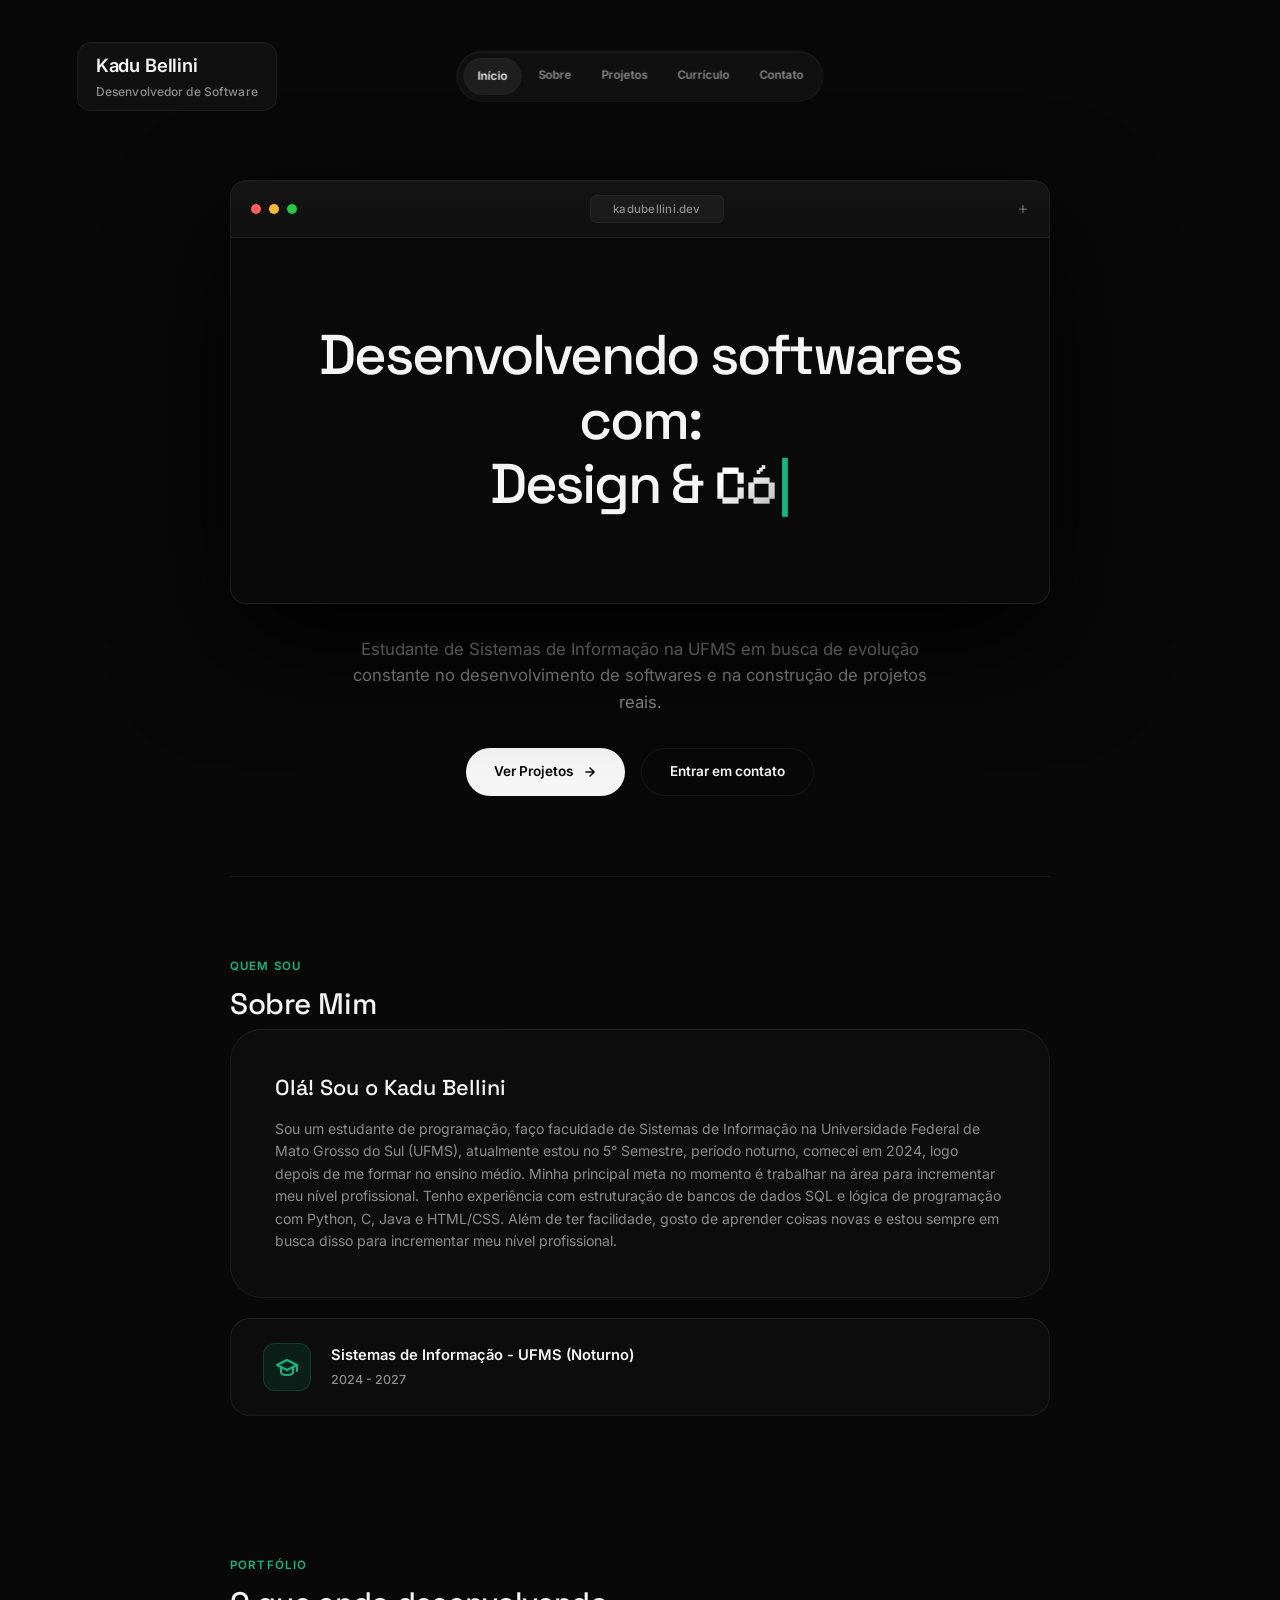
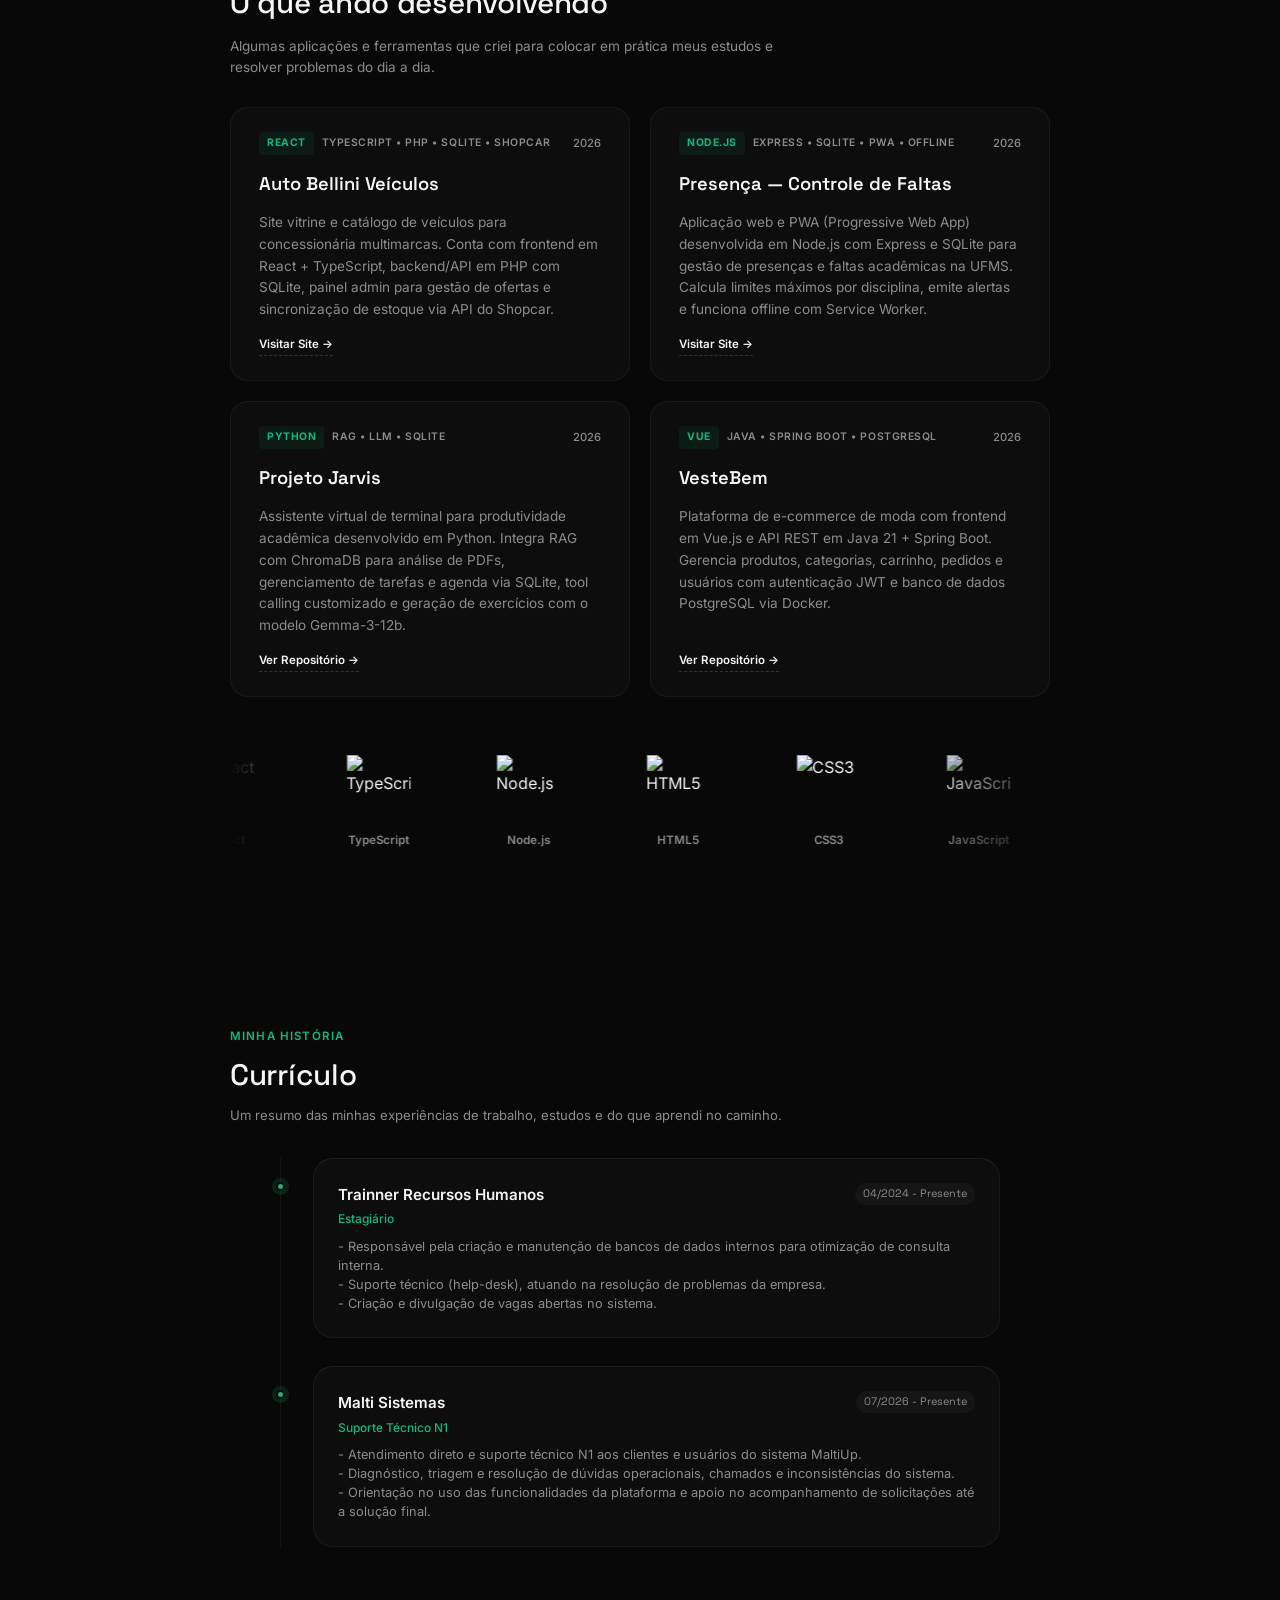
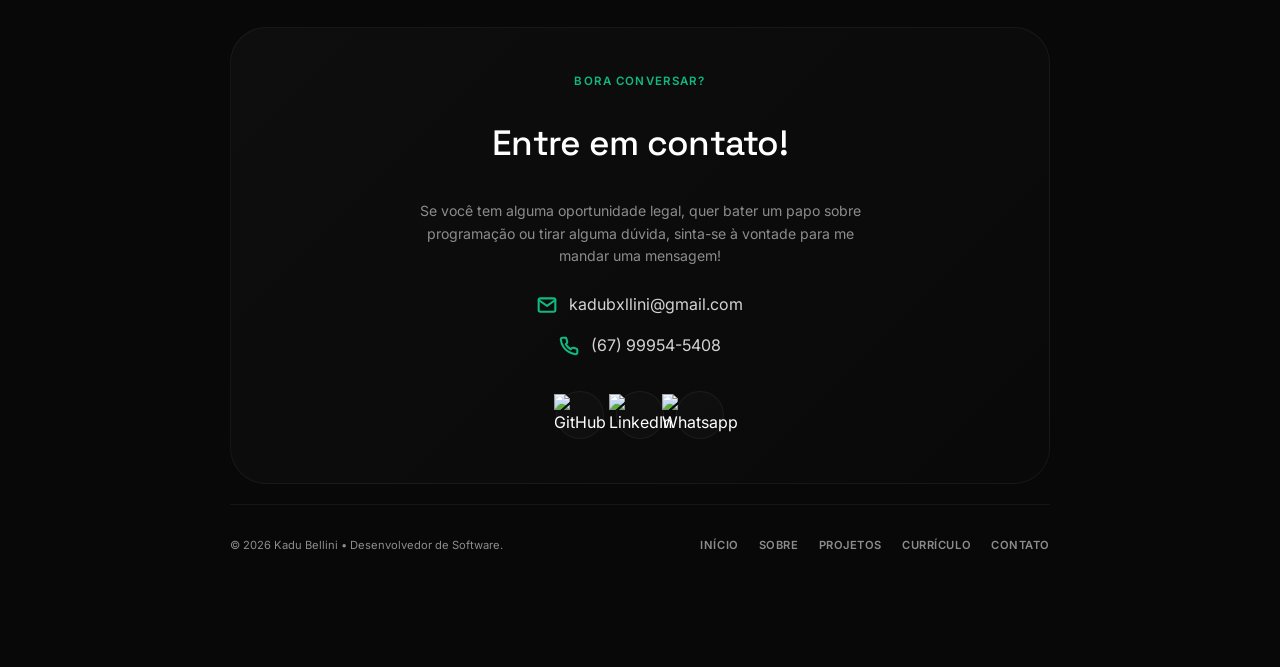
==== index.html @ bb0bbbb7 "style: reordena projetos colocando Auto Bellini e Presença no topo" ====
<!doctype html>
<html lang="pt-BR">

<head>
  <meta charset="UTF-8" />
  <meta name="viewport" content="width=device-width, initial-scale=1.0" />
  <title>Kadu Bellini</title>
  <link rel="stylesheet" href="assets/css/style.css" />
  <script src="assets/js/main.js" defer></script>
</head>

<body>

  <!-- HEADER -->
  <header class="header-container">
    <div class="branding">
      <a href="#inicio" class="brand-name">Kadu Bellini</a>
      <span class="brand-title">Desenvolvedor de Software</span>
    </div>
    <div class="menu-capsule">
      <nav class="menu-inner">
        <a href="#inicio" class="menu-tab active">Início</a>
        <a href="#sobre" class="menu-tab">Sobre</a>
        <a href="#projetos" class="menu-tab">Projetos</a>
        <a href="#curriculo" class="menu-tab">Currículo</a>
        <a href="#contato" class="menu-tab">Contato</a>
      </nav>
    </div>
    <div class="header-right-spacer"></div>
  </header>

  <main class="main-container">

    <!-- HERO -->
    <section id="inicio" class="hero-sec">
      <div class="mockup-browser">
        <div class="browser-header">
          <div class="browser-dots">
            <span class="dot red"></span>
            <span class="dot yellow"></span>
            <span class="dot green"></span>
          </div>
          <div class="browser-tab-indicator">kadubellini.dev</div>
          <div class="browser-plus">
            <svg width="12" height="12" viewBox="0 0 24 24" fill="none" stroke="currentColor" stroke-width="2.5"
              stroke-linecap="round" stroke-linejoin="round">
              <line x1="12" y1="5" x2="12" y2="19"></line>
              <line x1="5" y1="12" x2="19" y2="12"></line>
            </svg>
          </div>
        </div>
        <div class="browser-content">
          <h1 class="hero-display-title" id="typewriter-container">
            Desenvolvendo softwares com:<br>
            Design &amp; <span class="pixel-font">Código Limpo.</span>
          </h1>
        </div>
      </div>

      <p class="hero-description" style="text-align: center; margin: 32px auto 32px auto;">
        Estudante de Sistemas de Informação na UFMS em busca de evolução constante no desenvolvimento de softwares e na
        construção de projetos reais.
      </p>

      <div class="action-buttons">
        <a href="#projetos" class="btn-primary">
          <span>Ver Projetos</span>
          <svg width="14" height="14" viewBox="0 0 24 24" fill="none" stroke="currentColor" stroke-width="2.5"
            stroke-linecap="round" stroke-linejoin="round">
            <path d="M5 12h14M12 5l7 7-7 7" />
          </svg>
        </a>
        <a href="#contato" class="btn-secondary">Entrar em contato</a>
      </div>
    </section>

    <!-- SOBRE -->
    <section id="sobre">
      <div class="section-header">
        <span class="section-tag">Quem sou</span>
        <h2 class="section-title">Sobre Mim</h2>
      </div>

      <div class="about-box">
        <h3 class="about-lead">Olá! Sou o Kadu Bellini</h3>
        <p class="about-text">
          Sou um estudante de programação, faço faculdade de Sistemas de Informação na Universidade Federal de Mato
          Grosso do Sul (UFMS), atualmente estou no 5° Semestre, período noturno, comecei em 2024, logo depois de me
          formar no ensino médio. Minha principal meta no momento é trabalhar na área para incrementar meu nível
          profissional. Tenho experiência com estruturação de bancos de dados SQL e lógica de programação com Python,
          C, Java e HTML/CSS. Além de ter facilidade, gosto de aprender coisas novas e estou sempre em busca disso
          para incrementar meu nível profissional.
        </p>
      </div>

      <div class="about-academic-box">
        <div class="academic-icon">
          <svg width="24" height="24" viewBox="0 0 24 24" fill="none" stroke="currentColor" stroke-width="2"
            stroke-linecap="round" stroke-linejoin="round">
            <path d="M22 10v6M2 10l10-5 10 5-10 5z" />
            <path d="M6 12v5c0 2 2 3 6 3s6-1 6-3v-5" />
          </svg>
        </div>
        <div class="academic-details">
          <p class="academic-main-text"><strong>Sistemas de Informação - UFMS (Noturno)</strong></p>
          <p class="academic-sub-text">2024 - 2027</p>
        </div>
      </div>
    </section>

    <!-- PROJETOS -->
    <section id="projetos">
      <div class="section-header">
        <span class="section-tag">Portfólio</span>
        <h2 class="section-title">O que ando desenvolvendo</h2>
        <p style="color: var(--text-muted); font-size: 0.85rem; margin-top: 8px; max-width: 580px;">
          Algumas aplicações e ferramentas que criei para colocar em prática meus estudos e resolver problemas do dia a
          dia.
        </p>
      </div>

      <div class="projetos-container">
        <!-- Projeto 01 -->
        <div class="projeto-bloco">
          <div class="projeto-header">
            <div class="projeto-meta">
              <span class="projeto-numero">REACT</span>
              <span class="projeto-tag">TYPESCRIPT • PHP • SQLITE • SHOPCAR</span>
            </div>
            <span class="projeto-data">2026</span>
          </div>
          <h3 class="projeto-titulo">Auto Bellini Veículos</h3>
          <p class="projeto-descricao">
            Site vitrine e catálogo de veículos para concessionária multimarcas. Conta com frontend em React + TypeScript, backend/API em PHP com SQLite, painel admin para gestão de ofertas e sincronização de estoque via API do Shopcar.
          </p>
          <div class="projeto-links">
            <a href="https://autobelliniveiculos.com.br" target="_blank" class="projeto-link-btn">Visitar Site →</a>
          </div>
        </div>

        <!-- Projeto 02 -->
        <div class="projeto-bloco">
          <div class="projeto-header">
            <div class="projeto-meta">
              <span class="projeto-numero">NODE.JS</span>
              <span class="projeto-tag">EXPRESS • SQLITE • PWA • OFFLINE</span>
            </div>
            <span class="projeto-data">2026</span>
          </div>
          <h3 class="projeto-titulo">Presença — Controle de Faltas</h3>
          <p class="projeto-descricao">
            Aplicação web e PWA (Progressive Web App) desenvolvida em Node.js com Express e SQLite para gestão de presenças e faltas acadêmicas na UFMS. Calcula limites máximos por disciplina, emite alertas e funciona offline com Service Worker.
          </p>
          <div class="projeto-links">
            <a href="https://kadu.alwaysdata.net" target="_blank" class="projeto-link-btn">Visitar Site →</a>
          </div>
        </div>

        <!-- Projeto 03 -->
        <div class="projeto-bloco">
          <div class="projeto-header">
            <div class="projeto-meta">
              <span class="projeto-numero">Python</span>
              <span class="projeto-tag">RAG • LLM • SQLITE</span>
            </div>
            <span class="projeto-data">2026</span>
          </div>
          <h3 class="projeto-titulo">Projeto Jarvis</h3>
          <p class="projeto-descricao">
            Assistente virtual de terminal para produtividade acadêmica desenvolvido em Python. Integra RAG com ChromaDB
            para análise de PDFs, gerenciamento de tarefas e agenda via SQLite, tool calling customizado e geração de
            exercícios com o modelo Gemma-3-12b.
          </p>
          <div class="projeto-links">
            <a href="https://github.com/kadubxllini/projeto_jarvis" target="_blank" class="projeto-link-btn">Ver
              Repositório →</a>
          </div>
        </div>

        <!-- Projeto 04 -->
        <div class="projeto-bloco">
          <div class="projeto-header">
            <div class="projeto-meta">
              <span class="projeto-numero">VUE</span>
              <span class="projeto-tag">JAVA • SPRING BOOT • POSTGRESQL</span>
            </div>
            <span class="projeto-data">2026</span>
          </div>
          <h3 class="projeto-titulo">VesteBem</h3>
          <p class="projeto-descricao">
            Plataforma de e-commerce de moda com frontend em Vue.js e API REST em Java 21 + Spring Boot. Gerencia
            produtos, categorias, carrinho, pedidos e usuários com autenticação JWT e banco de dados PostgreSQL via
            Docker.
          </p>
          <div class="projeto-links">
            <a href="https://github.com/gDABLIUolf/progweb-lojaonline" target="_blank" class="projeto-link-btn">Ver
              Repositório →</a>
          </div>
        </div>
      </div>

      <!-- CARROSSEL DE HABILIDADES -->
      <div class="skills-carousel-container" id="skills-carousel">
        <div class="skills-carousel-track" id="skills-track">
          <div class="skills-carousel-group">
            <div class="skill-logo-card">
              <img src="https://cdn.jsdelivr.net/gh/devicons/devicon/icons/react/react-original.svg" alt="React" />
              <span>React</span>
            </div>
            <div class="skill-logo-card">
              <img src="https://cdn.jsdelivr.net/gh/devicons/devicon/icons/typescript/typescript-original.svg" alt="TypeScript" />
              <span>TypeScript</span>
            </div>
            <div class="skill-logo-card">
              <img src="https://cdn.jsdelivr.net/gh/devicons/devicon/icons/nodejs/nodejs-original.svg" alt="Node.js" />
              <span>Node.js</span>
            </div>
            <div class="skill-logo-card">
              <img src="https://cdn.jsdelivr.net/gh/devicons/devicon/icons/html5/html5-original.svg" alt="HTML5" />
              <span>HTML5</span>
            </div>
            <div class="skill-logo-card">
              <img src="https://cdn.jsdelivr.net/gh/devicons/devicon/icons/css3/css3-original.svg" alt="CSS3" />
              <span>CSS3</span>
            </div>
            <div class="skill-logo-card">
              <img src="https://cdn.jsdelivr.net/gh/devicons/devicon/icons/javascript/javascript-original.svg"
                alt="JavaScript" />
              <span>JavaScript</span>
            </div>
            <div class="skill-logo-card">
              <img src="https://cdn.jsdelivr.net/gh/devicons/devicon/icons/php/php-original.svg" alt="PHP" />
              <span>PHP</span>
            </div>
            <div class="skill-logo-card">
              <img src="https://cdn.jsdelivr.net/gh/devicons/devicon/icons/python/python-original.svg" alt="Python" />
              <span>Python</span>
            </div>
            <div class="skill-logo-card">
              <img src="https://cdn.jsdelivr.net/gh/devicons/devicon/icons/java/java-original.svg" alt="Java" />
              <span>Java</span>
            </div>
            <div class="skill-logo-card">
              <img src="https://cdn.jsdelivr.net/gh/devicons/devicon/icons/c/c-original.svg" alt="C" />
              <span>C</span>
            </div>
            <div class="skill-logo-card">
              <img src="https://cdn.jsdelivr.net/gh/devicons/devicon/icons/sqlite/sqlite-original.svg" alt="SQLite" />
              <span>SQLite</span>
            </div>
            <div class="skill-logo-card">
              <img src="https://cdn.jsdelivr.net/gh/devicons/devicon/icons/postgresql/postgresql-original.svg"
                alt="PostgreSQL" />
              <span>PostgreSQL</span>
            </div>
            <div class="skill-logo-card">
              <img src="https://cdn.jsdelivr.net/gh/devicons/devicon/icons/mysql/mysql-original.svg" alt="MySQL" />
              <span>MySQL</span>
            </div>
            <div class="skill-logo-card">
              <img src="https://cdn.jsdelivr.net/gh/devicons/devicon/icons/docker/docker-original.svg" alt="Docker" />
              <span>Docker</span>
            </div>
            <div class="skill-logo-card">
              <img src="https://cdn.jsdelivr.net/gh/devicons/devicon/icons/git/git-original.svg" alt="Git" />
              <span>Git</span>
            </div>
          </div>
          <!-- Loop infinito -->
          <div class="skills-carousel-group">
            <div class="skill-logo-card">
              <img src="https://cdn.jsdelivr.net/gh/devicons/devicon/icons/react/react-original.svg" alt="React" />
              <span>React</span>
            </div>
            <div class="skill-logo-card">
              <img src="https://cdn.jsdelivr.net/gh/devicons/devicon/icons/typescript/typescript-original.svg" alt="TypeScript" />
              <span>TypeScript</span>
            </div>
            <div class="skill-logo-card">
              <img src="https://cdn.jsdelivr.net/gh/devicons/devicon/icons/nodejs/nodejs-original.svg" alt="Node.js" />
              <span>Node.js</span>
            </div>
            <div class="skill-logo-card">
              <img src="https://cdn.jsdelivr.net/gh/devicons/devicon/icons/html5/html5-original.svg" alt="HTML5" />
              <span>HTML5</span>
            </div>
            <div class="skill-logo-card">
              <img src="https://cdn.jsdelivr.net/gh/devicons/devicon/icons/css3/css3-original.svg" alt="CSS3" />
              <span>CSS3</span>
            </div>
            <div class="skill-logo-card">
              <img src="https://cdn.jsdelivr.net/gh/devicons/devicon/icons/javascript/javascript-original.svg"
                alt="JavaScript" />
              <span>JavaScript</span>
            </div>
            <div class="skill-logo-card">
              <img src="https://cdn.jsdelivr.net/gh/devicons/devicon/icons/php/php-original.svg" alt="PHP" />
              <span>PHP</span>
            </div>
            <div class="skill-logo-card">
              <img src="https://cdn.jsdelivr.net/gh/devicons/devicon/icons/python/python-original.svg" alt="Python" />
              <span>Python</span>
            </div>
            <div class="skill-logo-card">
              <img src="https://cdn.jsdelivr.net/gh/devicons/devicon/icons/java/java-original.svg" alt="Java" />
              <span>Java</span>
            </div>
            <div class="skill-logo-card">
              <img src="https://cdn.jsdelivr.net/gh/devicons/devicon/icons/c/c-original.svg" alt="C" />
              <span>C</span>
            </div>
            <div class="skill-logo-card">
              <img src="https://cdn.jsdelivr.net/gh/devicons/devicon/icons/sqlite/sqlite-original.svg" alt="SQLite" />
              <span>SQLite</span>
            </div>
            <div class="skill-logo-card">
              <img src="https://cdn.jsdelivr.net/gh/devicons/devicon/icons/postgresql/postgresql-original.svg"
                alt="PostgreSQL" />
              <span>PostgreSQL</span>
            </div>
            <div class="skill-logo-card">
              <img src="https://cdn.jsdelivr.net/gh/devicons/devicon/icons/mysql/mysql-original.svg" alt="MySQL" />
              <span>MySQL</span>
            </div>
            <div class="skill-logo-card">
              <img src="https://cdn.jsdelivr.net/gh/devicons/devicon/icons/docker/docker-original.svg" alt="Docker" />
              <span>Docker</span>
            </div>
            <div class="skill-logo-card">
              <img src="https://cdn.jsdelivr.net/gh/devicons/devicon/icons/git/git-original.svg" alt="Git" />
              <span>Git</span>
            </div>
          </div>
        </div>
      </div>
    </section>
    <section id="curriculo">
      <div class="section-header">
        <span class="section-tag">Minha história</span>
        <h2 class="section-title">Currículo</h2>
        <p style="color: var(--text-muted); font-size: 0.82rem; margin-top: 6px; max-width: 580px;">
          Um resumo das minhas experiências de trabalho, estudos e do que aprendi no caminho.
        </p>
      </div>

      <div class="curriculo-timeline">
        <!-- Item 1: Experiência -->
        <div class="curriculo-timeline-item">
          <div class="curriculo-timeline-dot"></div>
          <div class="curriculo-timeline-content">
            <div class="curriculo-item-header">
              <div class="curriculo-item-titles">
                <h4 class="curriculo-item-title">Trainner Recursos Humanos</h4>
                <span class="curriculo-item-sub">Estagiário</span>
              </div>
              <span class="curriculo-item-date">04/2024 - Presente<span>
            </div>
            <p class="curriculo-item-desc">
              - Responsável pela criação e manutenção de bancos de dados internos para otimização de consulta interna.
              <br>
              - Suporte técnico (help-desk), atuando na resolução de problemas da empresa.
              <br>
              - Criação e divulgação de vagas abertas no sistema.
            </p>
          </div>
        </div>

        <!-- Item 2: Experiência -->
        <div class="curriculo-timeline-item">
          <div class="curriculo-timeline-dot"></div>
          <div class="curriculo-timeline-content">
            <div class="curriculo-item-header">
              <div class="curriculo-item-titles">
                <h4 class="curriculo-item-title">Malti Sistemas</h4>
                <span class="curriculo-item-sub">Suporte Técnico N1</span>
              </div>
              <span class="curriculo-item-date">07/2026 - Presente</span>
            </div>
            <p class="curriculo-item-desc">
              - Atendimento direto e suporte técnico N1 aos clientes e usuários do sistema MaltiUp.
              <br>
              - Diagnóstico, triagem e resolução de dúvidas operacionais, chamados e inconsistências do sistema.
              <br>
              - Orientação no uso das funcionalidades da plataforma e apoio no acompanhamento de solicitações até a solução final.
            </p>
          </div>
        </div>
      </div>
    </section>

    <!-- CONTATO -->
    <section id="contato" class="contact-sec">
      <span class="contact-tag">Bora conversar?</span>
      <h2 class="contact-title">Entre em contato!</h2>
      <p class="contact-lead">
        Se você tem alguma oportunidade legal, quer bater um papo sobre programação ou tirar alguma dúvida, sinta-se à
        vontade para me mandar uma mensagem!
      </p>

      <div class="contact-channels">
        <!-- Email -->
        <a href="mailto:kadubxllini@gmail.com" class="contact-channel-item">
          <svg width="20" height="20" viewBox="0 0 24 24" fill="none" stroke="currentColor" stroke-width="2.5"
            stroke-linecap="round" stroke-linejoin="round">
            <path d="M4 4h16c1.1 0 2 .9 2 2v12c0 1.1-.9 2-2 2H4c-1.1 0-2-.9-2-2V6c0-1.1.9-2 2-2z" />
            <polyline points="22,6 12,13 2,6" />
          </svg>
          <span>kadubxllini@gmail.com</span>
        </a>
        <!-- Telefone -->
        <a href="tel:+5567999545408" class="contact-channel-item">
          <svg width="20" height="20" viewBox="0 0 24 24" fill="none" stroke="currentColor" stroke-width="2.5"
            stroke-linecap="round" stroke-linejoin="round">
            <path
              d="M22 16.92v3a2 2 0 0 1-2.18 2 19.79 19.79 0 0 1-8.63-3.07 19.5 19.5 0 0 1-6-6 19.79 19.79 0 0 1-3.07-8.67A2 2 0 0 1 4.11 2h3a2 2 0 0 1 2 1.72 12.84 12.84 0 0 0 .7 2.81 2 2 0 0 1-.45 2.11L8.09 9.91a16 16 0 0 0 6 6l1.27-1.27a2 2 0 0 1 2.11-.45 12.84 12.84 0 0 0 2.81.7A2 2 0 0 1 22 16.92z" />
          </svg>
          <span>(67) 99954-5408</span>
        </a>
      </div>

      <div class="contact-social">
        <a href="https://github.com/kadubxllini" class="contact-social-btn" aria-label="GitHub" target="_blank">
          <img src="https://img.icons8.com/?size=34&id=WCL5hPLvhUjQ&format=png&color=ffffff" alt="GitHub" />
        </a>
        <a href="https://www.linkedin.com/in/kadubxllini" class="contact-social-btn" aria-label="LinkedIn"
          target="_blank">
          <img src="https://img.icons8.com/?size=33&id=NTCUeTIie8CC&format=png&color=ffffff" alt="LinkedIn" />
        </a>
        <a href="https://wa.me/5567999545408" class="contact-social-btn" aria-label="Whatsapp" target="_blank">
          <img src="https://img.icons8.com/?size=33&id=ocJH9t0GGj7Y&format=png&color=ffffff" alt="Whatsapp" />
        </a>
      </div>
    </section>

    <!-- RODAPÉ -->
    <footer>
      <p>© 2026 Kadu Bellini • Desenvolvedor de Software.</p>
      <div class="footer-nav">
        <a href="#inicio" class="footer-nav-link">INÍCIO</a>
        <a href="#sobre" class="footer-nav-link">SOBRE</a>
        <a href="#projetos" class="footer-nav-link">PROJETOS</a>
        <a href="#curriculo" class="footer-nav-link">CURRÍCULO</a>
        <a href="#contato" class="footer-nav-link">CONTATO</a>
      </div>
    </footer>

  </main>

</body>

</html>
---- assets/css/style.css ----
/* ==========================================================================
   PORTFÓLIO ACADÊMICO IHC - Tema Dark Carbon com Glassmorphism
   ========================================================================== */

@import url('https://fonts.googleapis.com/css2?family=Inter:wght@400;500;600;700&family=Pixelify+Sans:wght@400;700&family=Space+Grotesk:wght@400;500;700&display=swap');

/* VARIÁVEIS DE TEMA */
:root {
  --bg-color: #080808;
  --bg-card: rgba(18, 18, 18, 0.6);
  --text-main: #f5f5f5;
  --text-muted: #8c8c8c;
  --accent-emerald: #10b981;
  --accent-emerald-glow: rgba(16, 185, 129, 0.15);
  --border-dark: rgba(255, 255, 255, 0.05);
  --border-hover: rgba(255, 255, 255, 0.15);
  --font-sans: 'Inter', system-ui, -apple-system, sans-serif;
  --font-display: 'Space Grotesk', system-ui, sans-serif;
}

/* SELEÇÃO DO USUÁRIO */
::selection {
  background-color: var(--accent-emerald-glow);
  color: var(--accent-emerald);
}

/* RESET BÁSICO */
* {
  margin: 0;
  padding: 0;
  box-sizing: border-box;
}

html {
  scroll-behavior: smooth;
  scroll-padding-top: 130px;
  -webkit-font-smoothing: antialiased;
}

body {
  background-color: var(--bg-color);
  color: var(--text-main);
  font-family: var(--font-sans);
  line-height: 1.6;
  overflow-x: hidden;
  position: relative;
  min-height: 100vh;
}

/* ============================================================
   HEADER - Branding à esquerda + cápsula centralizada
   ============================================================ */

.header-container {
  position: fixed;
  top: 42px;
  left: 0;
  width: 100%;
  padding: 0 6%;
  display: flex;
  justify-content: space-between;
  align-items: center;
  z-index: 1000;
  background: transparent;
  transition: opacity 0.3s ease;
}

/* Espaçador invisível para manter o centro perfeito da cápsula */
.header-right-spacer {
  display: none;
}

.branding {
  display: flex;
  flex-direction: column;
  gap: 2px;
  background: rgba(22, 22, 22, 0.65);
  border: 1px solid rgba(255, 255, 255, 0.05);
  box-shadow: inset 0 1px 1px rgba(255, 255, 255, 0.03);
  border-radius: 14px;
  padding: 8px 18px;
  backdrop-filter: blur(12px);
  -webkit-backdrop-filter: blur(12px);
}

.brand-name {
  font-family: var(--font-sans);
  font-size: 1.15rem;
  font-weight: 600;
  color: var(--text-main);
  text-decoration: none;
  letter-spacing: -0.01em;
  transition: opacity 0.2s ease;
}

.brand-name:hover {
  opacity: 0.9;
}

.brand-title {
  font-family: var(--font-sans);
  font-size: 0.75rem;
  font-weight: 500;
  color: var(--text-muted);
  letter-spacing: 0.01em;
}

/* Cápsula de navegação - posicionada absolutamente no centro */
.menu-capsule {
  display: flex;
  align-items: center;
  background: rgba(22, 22, 22, 0.65);
  border: 1px solid rgba(255, 255, 255, 0.05);
  box-shadow: inset 0 1px 1px rgba(255, 255, 255, 0.03);
  border-radius: 100px;
  padding: 6px;
  position: absolute;
  left: 50%;
  top: 50%;
  transform: translate(-50%, -50%);
  z-index: 1010;
  backdrop-filter: blur(12px);
  -webkit-backdrop-filter: blur(12px);
}

.menu-inner {
  display: flex;
  gap: 4px;
  position: relative;
}

.menu-tab {
  color: var(--text-muted);
  font-size: 0.72rem;
  font-weight: 600;
  text-decoration: none;
  padding: 8px 13px;
  border-radius: 100px;
  transition: all 0.25s ease;
  position: relative;
  display: inline-block;
}

.menu-tab:hover {
  color: var(--text-main);
}

.menu-tab.active {
  color: var(--text-main);
  background: rgba(255, 255, 255, 0.06);
  border: 1px solid rgba(255, 255, 255, 0.03);
}

/* ============================================================
   LAYOUT - Container principal e seções
   ============================================================ */

.main-container {
  width: 90%;
  max-width: 820px;
  margin: 140px auto 0 auto;
  padding-bottom: 80px;
}

section {
  padding: 60px 0;
  margin-bottom: 20px;
}

/* ============================================================
   HERO - Mockup de browser com título principal
   ============================================================ */

.hero-sec {
  text-align: left;
  padding-top: 40px;
  padding-bottom: 80px;
  border-bottom: 1px solid var(--border-dark);
}



.mockup-browser {
  width: 100%;
  border-radius: 16px;
  background: rgba(13, 13, 13, 0.45);
  border: 1px solid rgba(255, 255, 255, 0.08);
  box-shadow: 0 42px 110px rgba(0, 0, 0, 0.85),
    inset 0 1px 0 rgba(255, 255, 255, 0.05);
  overflow: hidden;
  margin-bottom: 24px;
  position: relative;
  transition: border-color 0.4s ease, box-shadow 0.4s ease;
}

.mockup-browser:hover {
  border-color: rgba(255, 255, 255, 0.14);
  box-shadow: 0 46px 120px rgba(0, 0, 0, 0.95),
    inset 0 1px 1px rgba(255, 255, 255, 0.08);
}

.browser-header {
  display: flex;
  justify-content: space-between;
  align-items: center;
  padding: 14px 20px;
  background: linear-gradient(to bottom, rgba(24, 24, 24, 0.7) 0%, rgba(18, 18, 18, 0.7) 100%);
  border-bottom: 1px solid rgba(255, 255, 255, 0.06);
}

.browser-dots {
  display: flex;
  gap: 8px;
}

.dot {
  width: 10px;
  height: 10px;
  border-radius: 50%;
  display: inline-block;
}

.dot.red {
  background-color: #ff5f56;
}

.dot.yellow {
  background-color: #ffbd2e;
}

.dot.green {
  background-color: #27c93f;
}

.browser-tab-indicator {
  font-size: 0.72rem;
  font-family: var(--font-sans);
  font-weight: 500;
  color: var(--text-muted);
  background: rgba(255, 255, 255, 0.04);
  border: 1px solid rgba(255, 255, 255, 0.04);
  border-radius: 6px;
  padding: 4px 22px;
  letter-spacing: 0.02em;
}

.browser-plus {
  color: rgba(255, 255, 255, 0.35);
  display: flex;
  align-items: center;
  cursor: pointer;
  transition: color 0.2s ease;
}

.browser-plus:hover {
  color: var(--text-main);
}

.browser-content {
  padding: 85px 40px;
  display: flex;
  justify-content: center;
  align-items: center;
  text-align: center;
  position: relative;
}

.hero-display-title {
  font-family: var(--font-display);
  font-weight: 500;
  font-size: 3.5rem;
  line-height: 1.15;
  letter-spacing: -0.04em;
  color: var(--text-main);
  z-index: 2;
  position: relative;
  min-height: 8.1rem;
}

/* Fonte pixel - usada no destaque "Computador." do hero */
.pixel-font {
  font-family: 'Pixelify Sans', 'Courier New', monospace;
  font-style: normal;
  padding-right: 1px;
  background: linear-gradient(135deg, #ffffff 30%, rgba(255, 255, 255, 0.7) 100%);
  -webkit-background-clip: text;
  -webkit-text-fill-color: transparent;
  image-rendering: pixelated;
}

.hero-description {
  font-size: 1.05rem;
  color: var(--text-muted);
  max-width: 580px;
  line-height: 1.6;
}

/* ============================================================
   BOTÕES - Primário (branco sólido) e Secundário (fantasma)
   ============================================================ */

.action-buttons {
  display: flex;
  gap: 16px;
  flex-wrap: wrap;
  justify-content: center;
}

.btn-primary {
  display: inline-flex;
  align-items: center;
  gap: 10px;
  background-color: var(--text-main);
  color: var(--bg-color);
  text-decoration: none;
  font-size: 0.85rem;
  font-weight: 600;
  padding: 12px 28px;
  border-radius: 100px;
  transition: all 0.25s cubic-bezier(0.16, 1, 0.3, 1);
}

.btn-primary:hover {
  transform: translateY(-2px);
}

.btn-secondary {
  display: inline-flex;
  align-items: center;
  gap: 8px;
  background-color: transparent;
  color: var(--text-main);
  border: 1px solid var(--border-dark);
  text-decoration: none;
  font-size: 0.85rem;
  font-weight: 600;
  padding: 12px 28px;
  border-radius: 100px;
  transition: all 0.25s ease;
}

.btn-secondary:hover {
  transform: translateY(-2px);
  background-color: rgba(255, 255, 255, 0.03);
  border-color: var(--border-hover);
}

/* ============================================================
   TÍTULOS DE SEÇÃO - Tag verde + título principal
   ============================================================ */

.section-tag {
  font-size: 0.72rem;
  font-weight: 600;
  letter-spacing: 0.1em;
  text-transform: uppercase;
  color: var(--accent-emerald);
  display: block;
  margin-bottom: 6px;
}

.section-title {
  font-family: var(--font-display);
  font-size: 1.85rem;
  font-weight: 500;
  letter-spacing: -0.01em;
  color: var(--text-main);
}

/* ============================================================
   SOBRE - Card com informações da disciplina
   ============================================================ */

.about-box {
  background: var(--bg-card);
  border: 1px solid var(--border-dark);
  border-top: 1px solid rgba(255, 255, 255, 0.08);
  border-radius: 32px;
  padding: 44px;
}

.about-lead {
  font-family: var(--font-display);
  font-size: 1.35rem;
  font-weight: 500;
  line-height: 1.3;
  margin-bottom: 16px;
  color: var(--text-main);
}

.about-text {
  font-size: 0.88rem;
  color: var(--text-muted);
  line-height: 1.6;
}

.about-academic-box {
  background: var(--bg-card);
  border: 1px solid var(--border-dark);
  border-top: 1px solid rgba(255, 255, 255, 0.08);
  border-radius: 20px;
  padding: 24px 32px;
  display: flex;
  align-items: center;
  gap: 20px;
  margin-top: 20px;
  transition: border-color 0.3s ease, background-color 0.3s ease;
}

.about-academic-box:hover {
  border-color: rgba(255, 255, 255, 0.12);
  background: rgba(255, 255, 255, 0.01);
}

.academic-icon {
  display: flex;
  align-items: center;
  justify-content: center;
  background: rgba(16, 185, 129, 0.1);
  border: 1px solid rgba(16, 185, 129, 0.2);
  border-radius: 12px;
  width: 48px;
  height: 48px;
  min-width: 48px;
  color: var(--accent-emerald);
}

.academic-details {
  display: flex;
  flex-direction: column;
  gap: 4px;
}

.academic-main-text {
  font-size: 0.92rem;
  color: var(--text-main);
  line-height: 1.5;
}

.academic-main-text strong {
  font-weight: 600;
}

.academic-sub-text {
  font-size: 0.78rem;
  color: var(--text-muted);
  font-weight: 500;
}

/* ============================================================
   CONTATO - Grid com info + formulário
   ============================================================ */

.contact-sec {
  background: linear-gradient(135deg, rgba(16, 16, 16, 0.8) 0%, rgba(10, 10, 10, 0.8) 100%);
  border: 1px solid var(--border-dark);
  border-radius: 36px;
  padding: 44px;
  color: white;
  position: relative;
  overflow: hidden;
  display: flex;
  flex-direction: column;
  align-items: center;
  text-align: center;
  gap: 24px;
}

.contact-tag {
  color: var(--accent-emerald);
  font-size: 0.72rem;
  font-weight: 600;
  text-transform: uppercase;
  letter-spacing: 0.1em;
  display: block;
  margin-bottom: 8px;
}

.contact-title {
  font-family: var(--font-display);
  font-size: 2.2rem;
  font-weight: 500;
  line-height: 1.2;
  margin-bottom: 12px;
  letter-spacing: -0.02em;
}

.contact-lead {
  font-size: 0.88rem;
  color: var(--text-muted);
  line-height: 1.6;
  max-width: 480px;
  margin: 0 auto;
}

.contact-channels {
  display: flex;
  flex-direction: column;
  align-items: center;
  gap: 16px;
  font-size: 1rem;
  color: #d4d4d4;
}

.contact-channel-item {
  display: flex;
  align-items: center;
  gap: 12px;
  text-decoration: none;
  color: inherit;
  transition: color 0.25s ease;
}

.contact-channel-item:hover {
  color: var(--text-main);
}

.contact-channel-item svg {
  color: var(--accent-emerald);
}

.contact-social {
  display: flex;
  gap: 12px;
  margin-top: 8px;
  justify-content: center;
}

.contact-social-btn {
  background: rgba(255, 255, 255, 0.02);
  border: 1px solid rgba(255, 255, 255, 0.05);
  width: 48px;
  height: 48px;
  border-radius: 50%;
  display: flex;
  align-items: center;
  justify-content: center;
  color: white;
  text-decoration: none;
  transition: all 0.25s ease;
}

.contact-social-btn:hover {
  background: rgba(255, 255, 255, 0.05);
  border-color: rgba(255, 255, 255, 0.15);
  transform: translateY(-2px);
}



/* ============================================================
   PROJETOS - Grid de Cards Modernos
   ============================================================ */

.projetos-container {
  display: grid;
  grid-template-columns: repeat(2, 1fr);
  gap: 20px;
  margin-top: 28px;
}

.projeto-bloco {
  background: var(--bg-card);
  border: 1px solid var(--border-dark);
  border-radius: 18px;
  padding: 24px 28px;
  display: flex;
  flex-direction: column;
  gap: 14px;
  transition: border-color 0.3s ease, background-color 0.3s ease, transform 0.3s ease;
}

.projeto-bloco:hover {
  border-color: var(--accent-emerald);
  background-color: rgba(16, 185, 129, 0.01);
  transform: translateY(-2px);
}

.projeto-header {
  display: flex;
  justify-content: space-between;
  align-items: center;
  flex-wrap: wrap;
  gap: 12px;
}

.projeto-meta {
  display: flex;
  align-items: center;
  gap: 8px;
}

.projeto-numero {
  font-size: 0.65rem;
  font-weight: 700;
  text-transform: uppercase;
  letter-spacing: 0.05em;
  color: var(--accent-emerald);
  background: rgba(16, 185, 129, 0.08);
  padding: 3px 8px;
  border-radius: 4px;
}

.projeto-tag {
  font-size: 0.65rem;
  font-weight: 600;
  text-transform: uppercase;
  letter-spacing: 0.05em;
  color: var(--text-muted);
}

.projeto-data {
  font-size: 0.7rem;
  color: var(--text-muted);
  font-weight: 500;
}

.projeto-titulo {
  font-family: var(--font-display);
  font-size: 1.15rem;
  font-weight: 600;
  color: var(--text-main);
}

.projeto-descricao {
  font-size: 0.85rem;
  color: var(--text-muted);
  line-height: 1.6;
  flex: 1;
}

.projeto-links {
  display: flex;
  margin-top: auto;
}

.projeto-link-btn {
  font-size: 0.72rem;
  font-weight: 600;
  color: var(--text-main);
  text-decoration: none;
  border-bottom: 1px dashed var(--border-hover);
  padding-bottom: 2px;
  transition: color 0.2s ease, border-color 0.2s ease;
}

.projeto-link-btn:hover {
  color: var(--accent-emerald);
  border-bottom-color: var(--accent-emerald);
}

/* ============================================================
   CURRÍCULO - Grid de duas colunas com cards de experiência
   ============================================================ */

/* ============================================================
   CURRÍCULO - Linha do Tempo Unificada
   ============================================================ */

.curriculo-timeline {
  position: relative;
  max-width: 720px;
  margin: 32px auto 0 auto;
  padding-left: 32px;
  border-left: 1px solid var(--border-dark);
  display: flex;
  flex-direction: column;
  gap: 28px;
}

.curriculo-timeline-item {
  position: relative;
}

.curriculo-timeline-dot {
  position: absolute;
  left: -37px;
  top: 24px;
  width: 9px;
  height: 9px;
  border-radius: 50%;
  background: var(--accent-emerald);
  border: 2px solid var(--bg-color);
  box-shadow: 0 0 0 4px rgba(16, 185, 129, 0.15);
  transition: all 0.3s ease;
}

.curriculo-timeline-item:hover .curriculo-timeline-dot {
  background: var(--text-main);
  box-shadow: 0 0 0 6px rgba(255, 255, 255, 0.2);
}

.curriculo-timeline-content {
  background: var(--bg-card);
  border: 1px solid var(--border-dark);
  border-top: 1px solid rgba(255, 255, 255, 0.08);
  border-radius: 20px;
  padding: 24px;
  transition: border-color 0.3s ease, background-color 0.3s ease;
}

.curriculo-timeline-content:hover {
  border-color: rgba(255, 255, 255, 0.12);
  background: rgba(255, 255, 255, 0.01);
}

.curriculo-item-header {
  display: flex;
  justify-content: space-between;
  align-items: flex-start;
  gap: 12px;
}

.curriculo-item-titles {
  display: flex;
  flex-direction: column;
}

.curriculo-item-title {
  font-size: 0.95rem;
  font-weight: 600;
  color: var(--text-main);
}

.curriculo-item-sub {
  font-size: 0.75rem;
  color: var(--accent-emerald);
  font-weight: 500;
  margin-top: 2px;
}

.curriculo-item-date {
  font-size: 0.68rem;
  color: var(--text-muted);
  font-family: var(--font-display);
  background: rgba(255, 255, 255, 0.03);
  padding: 2px 8px;
  border-radius: 100px;
  white-space: nowrap;
}

.curriculo-item-desc {
  font-size: 0.8rem;
  color: var(--text-muted);
  line-height: 1.5;
  margin-top: 8px;
}

/* ============================================================
   HABILIDADES - Carrossel de Logos
   ============================================================ */

.skills-carousel-container {
  overflow: hidden;
  width: 100%;
  position: relative;
  padding: 30px 0;
  display: flex;
  align-items: center;
  mask-image: linear-gradient(to right, transparent, black 15%, black 85%, transparent);
  -webkit-mask-image: linear-gradient(to right, transparent, black 15%, black 85%, transparent);
  margin-top: 20px;
}

.skills-carousel-track {
  display: flex;
  width: max-content;
  will-change: transform;
}

.skills-carousel-group {
  display: flex;
  gap: 40px;
  padding-right: 40px;
}

.skill-logo-card {
  background: transparent;
  border: none;
  border-radius: 0;
  padding: 0;
  display: flex;
  flex-direction: column;
  align-items: center;
  justify-content: center;
  gap: 12px;
  width: 110px;
  min-width: 110px;
  height: 110px;
  transition: transform 0.3s cubic-bezier(0.16, 1, 0.3, 1);
}

.skill-logo-card:hover {
  transform: scale(1.18);
}

.skill-logo-card img {
  width: 64px;
  height: 64px;
  object-fit: contain;
  transition: transform 0.3s ease;
}

.skill-logo-card:hover img {
  transform: scale(1.05);
}

.skill-logo-card span {
  font-size: 0.72rem;
  font-weight: 600;
  color: var(--text-muted);
  text-align: center;
  transition: color 0.3s ease;
}

.skill-logo-card:hover span {
  color: var(--text-main);
}

/* ============================================================
   RODAPÉ
   ============================================================ */

footer {
  border-top: 1px solid var(--border-dark);
  padding: 32px 0;
  display: flex;
  justify-content: space-between;
  align-items: center;
  font-size: 0.7rem;
  color: var(--text-muted);
}

.footer-nav {
  display: flex;
  gap: 20px;
}

.footer-nav-link {
  color: var(--text-muted);
  text-decoration: none;
  font-weight: 600;
  letter-spacing: 0.05em;
  transition: color 0.2s ease;
}

.footer-nav-link:hover {
  color: var(--text-main);
}

/* ============================================================
   RESPONSIVIDADE - Mobile (max 768px)
   ============================================================ */

@media (max-width: 768px) {
  .about-box {
    padding: 32px 24px;
  }


  .contact-sec {
    padding: 32px 24px;
  }

  /* Header empilhado verticalmente no mobile */
  .header-container {
    padding: 16px 20px;
    display: flex;
    flex-direction: column;
    gap: 12px;
    align-items: center;
    position: fixed;
    top: 16px;
    left: 50%;
    transform: translateX(-50%);
    width: 92%;
    background: rgba(8, 8, 8, 0.88);
    border: 1px solid rgba(255, 255, 255, 0.08);
    border-radius: 20px;
    backdrop-filter: blur(12px);
    -webkit-backdrop-filter: blur(12px);
  }

  /* No mobile o branding perde o glassmorphism (o container do header já aplica) */
  .branding {
    align-items: center;
    text-align: center;
    background: transparent;
    border: none;
    box-shadow: none;
    padding: 0;
    backdrop-filter: none;
    -webkit-backdrop-filter: none;
  }

  .header-right-spacer {
    display: none;
  }

  .menu-capsule {
    position: static;
    transform: none;
    width: auto;
    display: flex;
    justify-content: center;
  }

  .browser-content {
    padding: 45px 16px;
  }

  .hero-display-title {
    font-size: 1.95rem;
    line-height: 1.25;
    min-height: 4.9rem;
  }

  .main-container {
    margin-top: 190px;
  }

  .projetos-container {
    grid-template-columns: 1fr;
    gap: 20px;
  }

  .about-academic-box {
    flex-direction: column;
    text-align: center;
    padding: 20px;
    gap: 12px;
  }
}


/* ============================================================
   TYPEWRITER - Cursor piscante
   ============================================================ */
.typewriter-cursor {
  animation: typewriter-blink 0.8s step-end infinite;
  color: var(--accent-emerald);
  margin-left: 2px;
}

@keyframes typewriter-blink {

  from,
  to {
    opacity: 0
  }

  50% {
    opacity: 1
  }
}
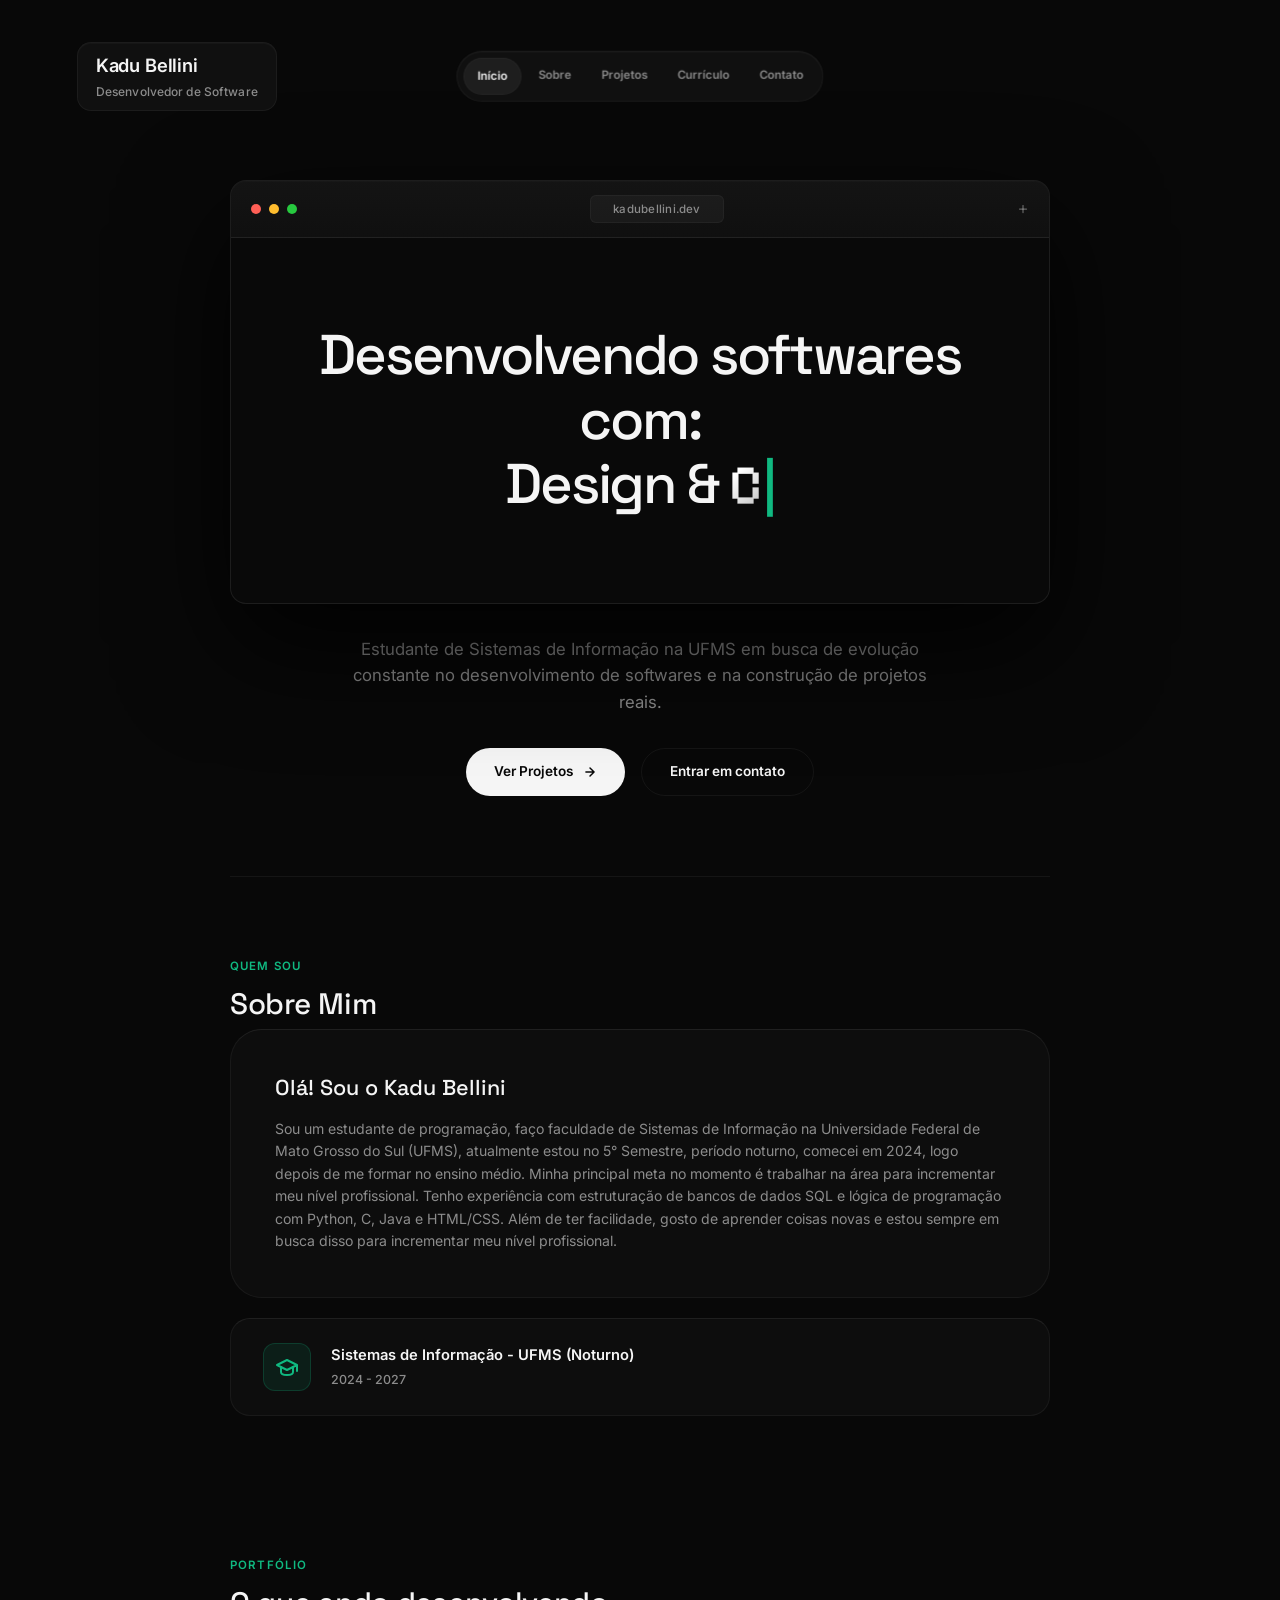
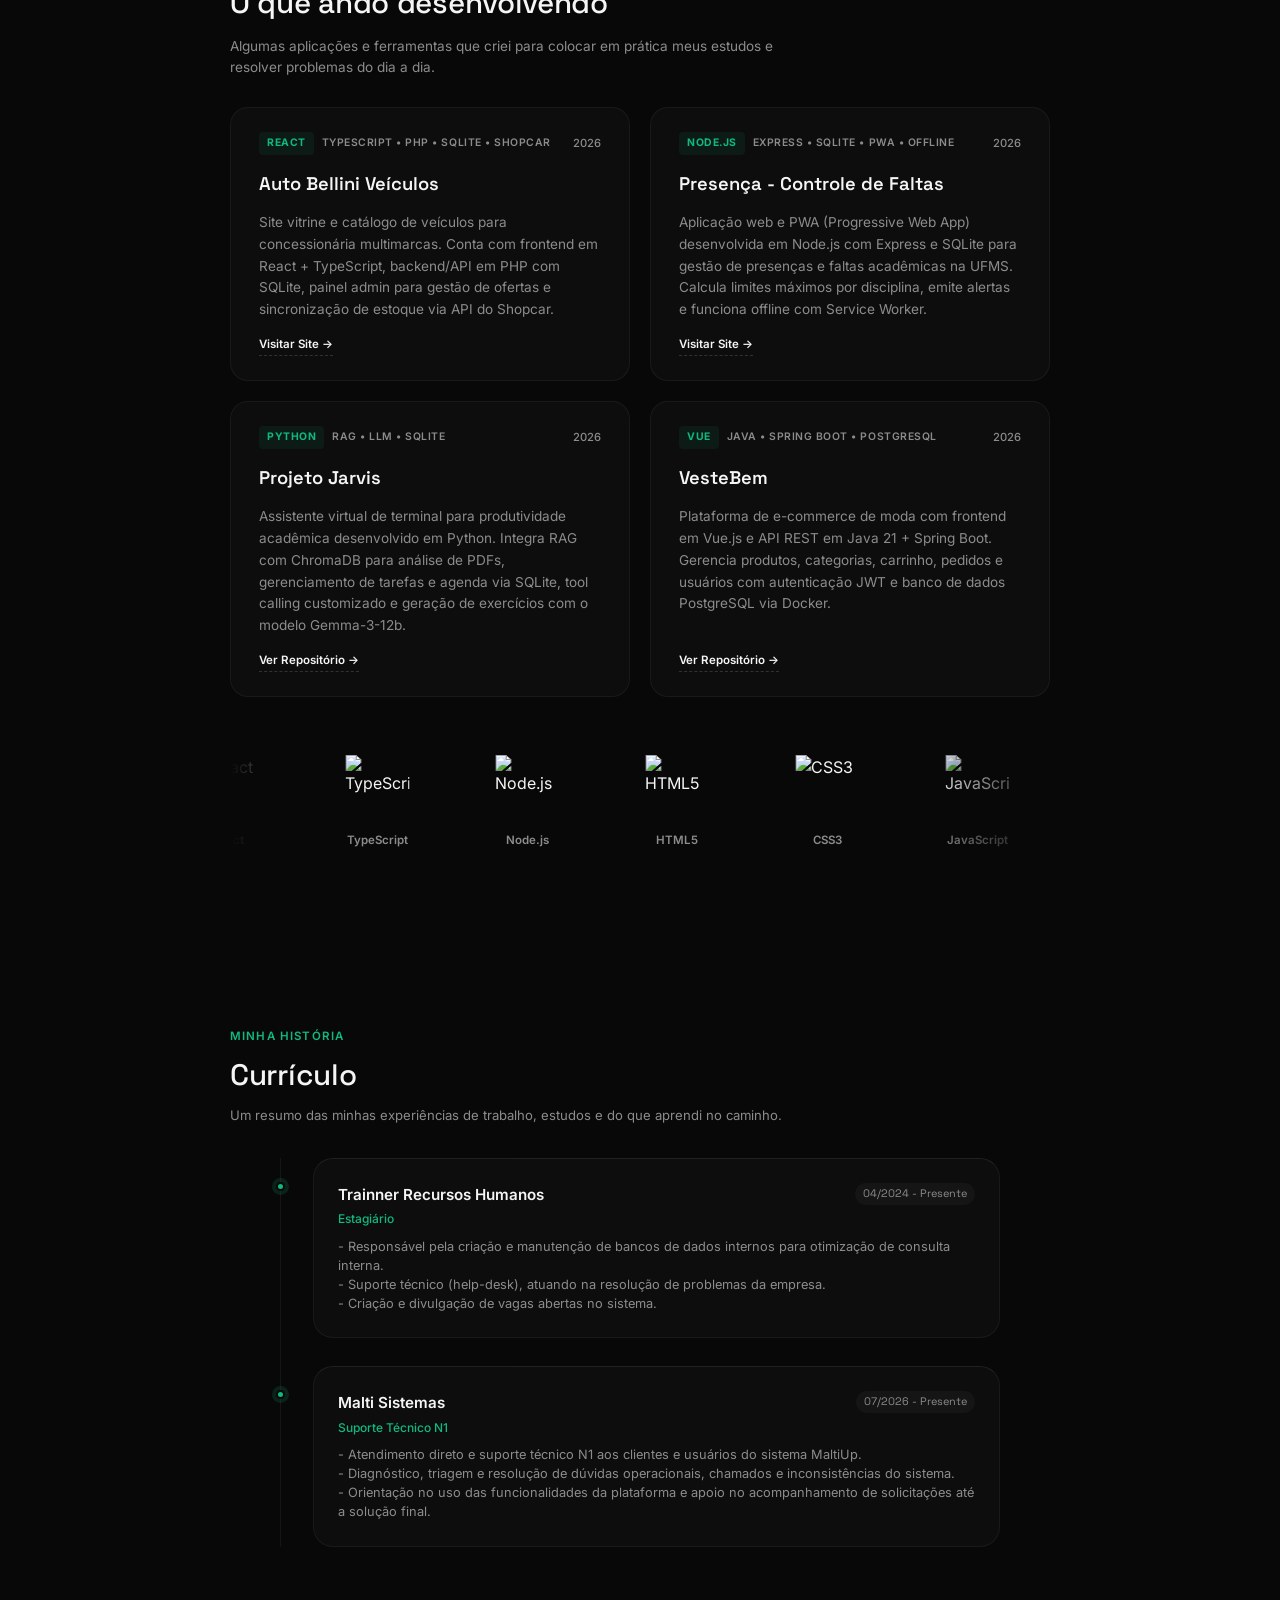
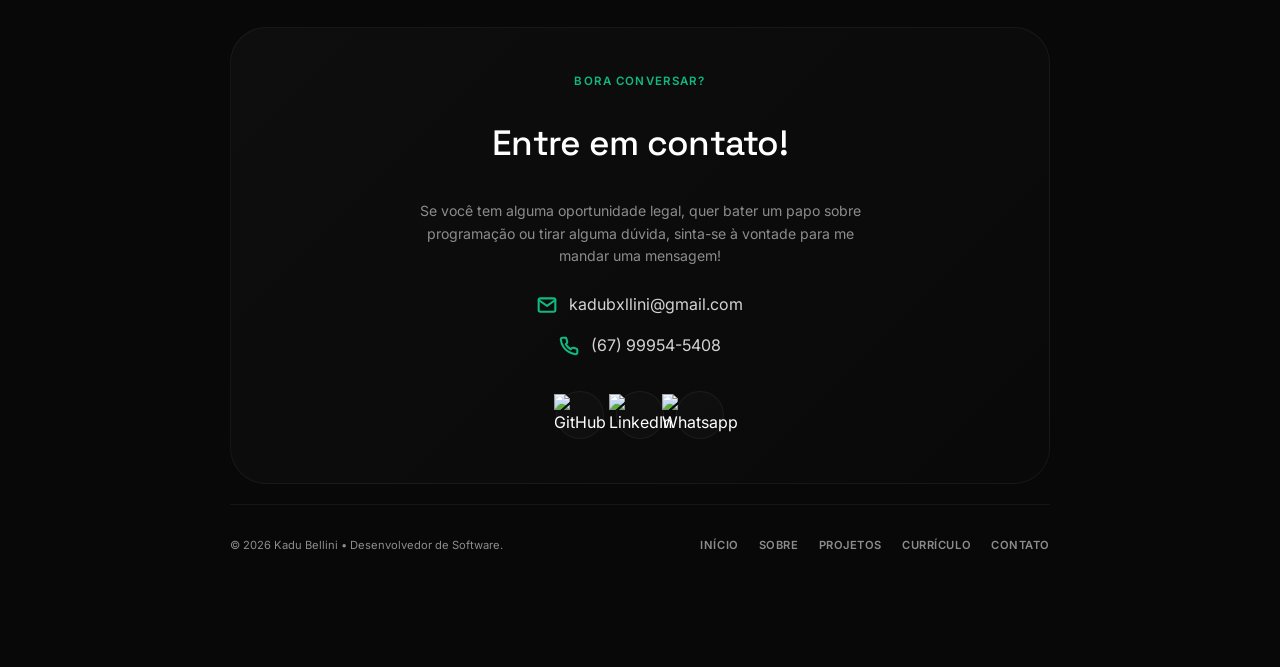
==== commit d5ad610c: "fix: substitui travessoes por hifen em index.html" ====
--- a/index.html
+++ b/index.html
@@ -147,7 +147,7 @@
             </div>
             <span class="projeto-data">2026</span>
           </div>
-          <h3 class="projeto-titulo">Presença — Controle de Faltas</h3>
+          <h3 class="projeto-titulo">Presença - Controle de Faltas</h3>
           <p class="projeto-descricao">
             Aplicação web e PWA (Progressive Web App) desenvolvida em Node.js com Express e SQLite para gestão de presenças e faltas acadêmicas na UFMS. Calcula limites máximos por disciplina, emite alertas e funciona offline com Service Worker.
           </p>
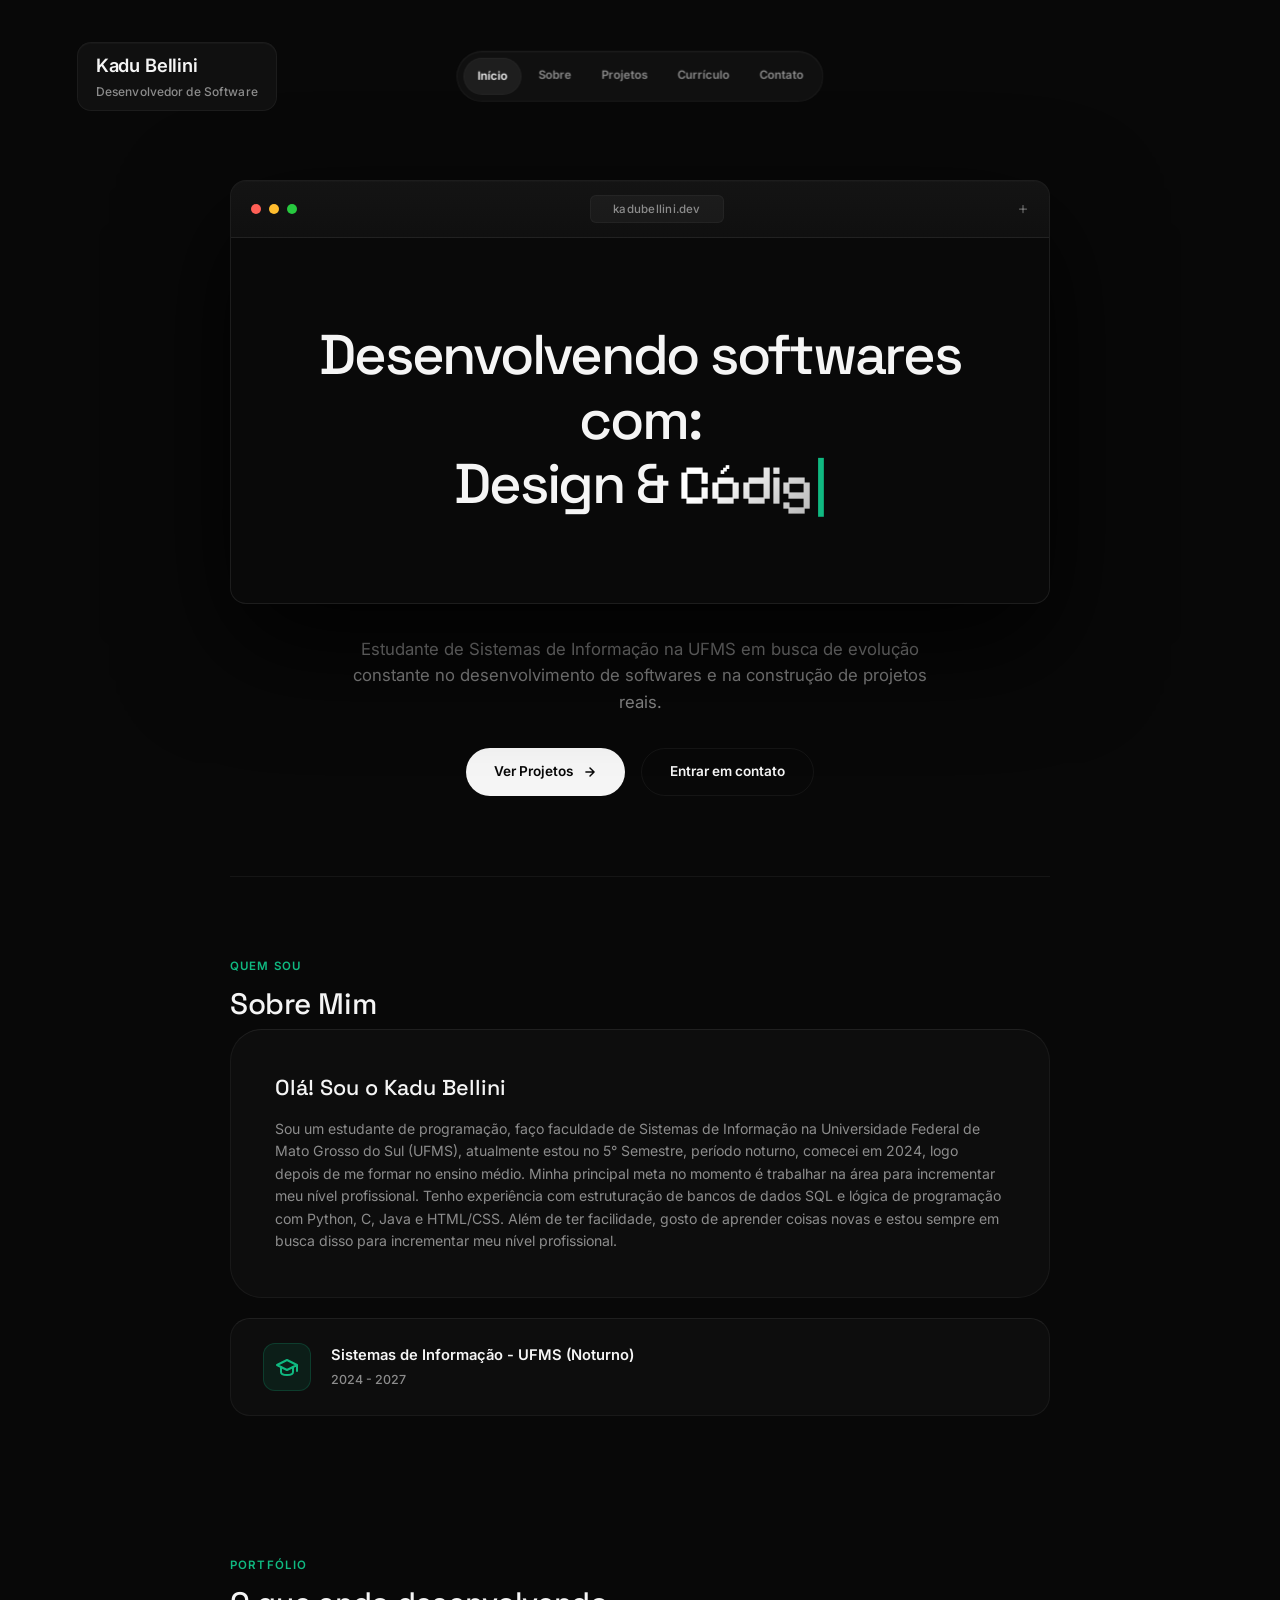
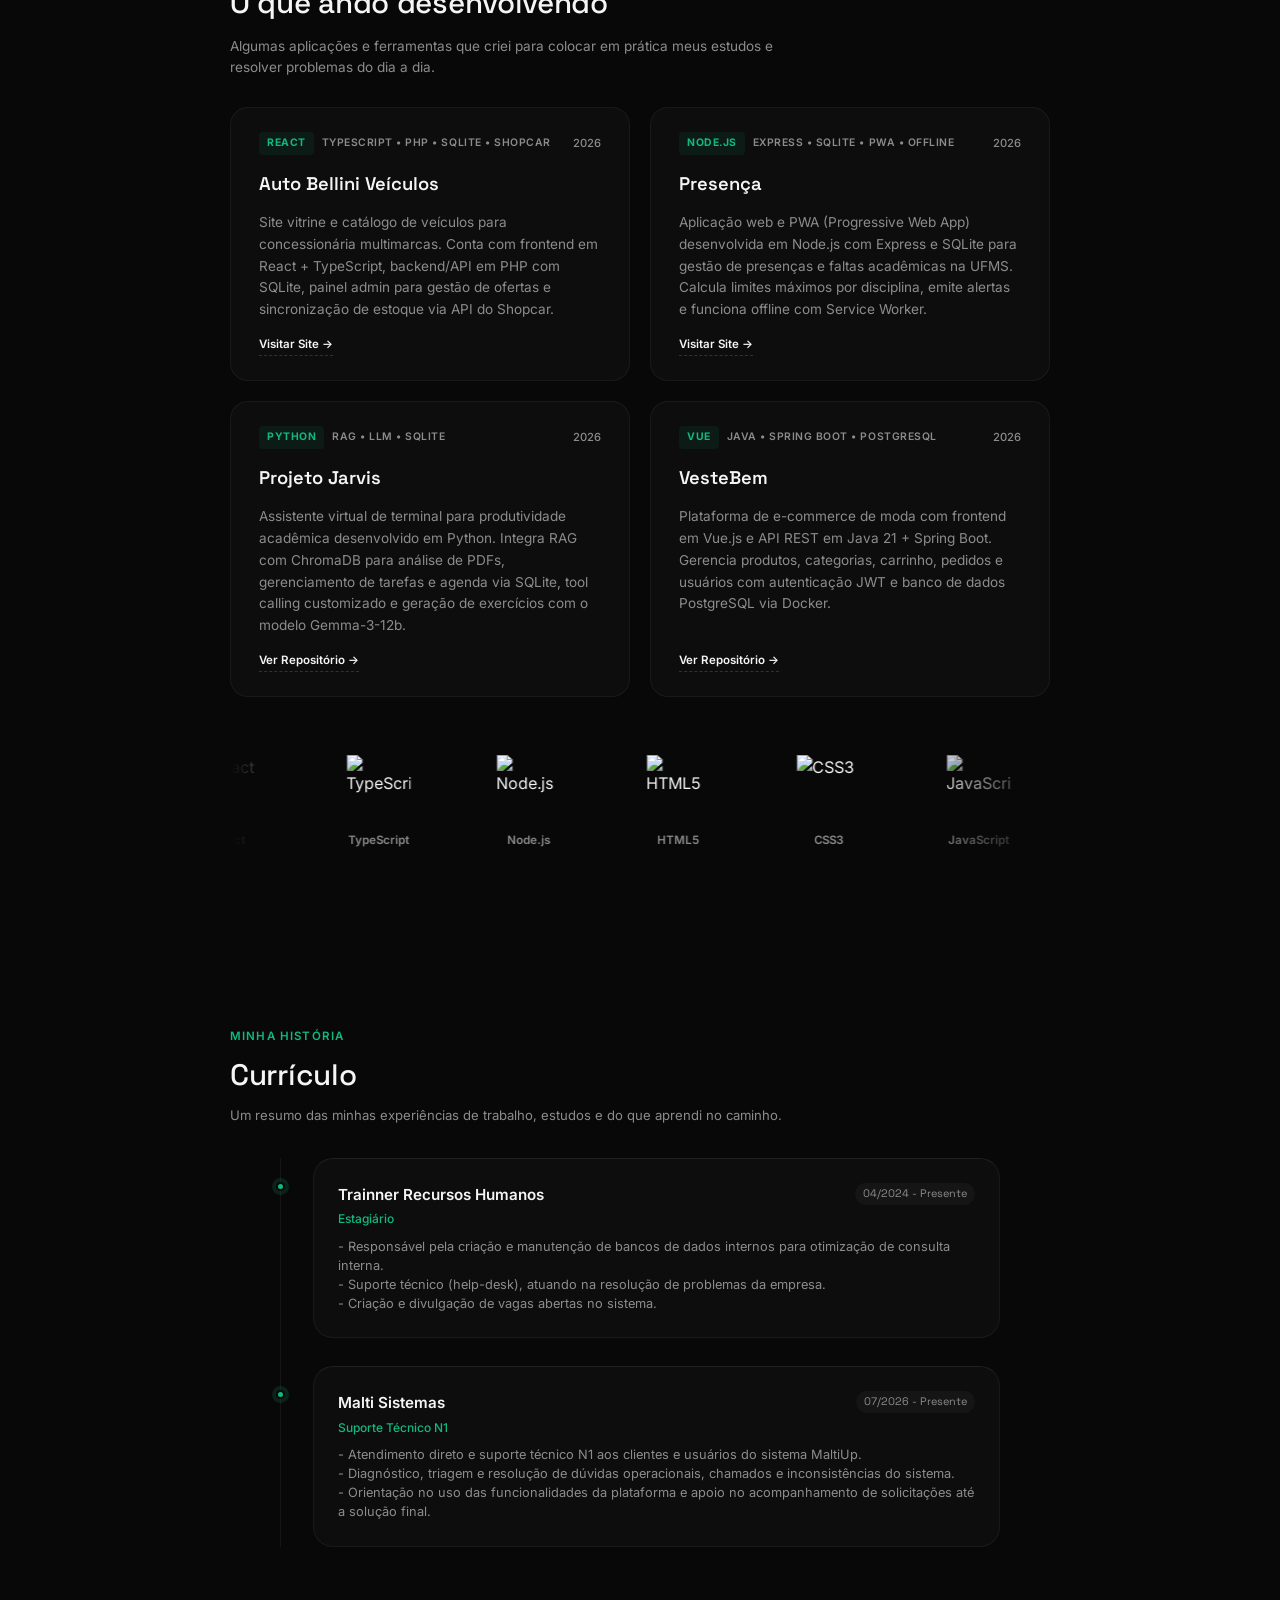
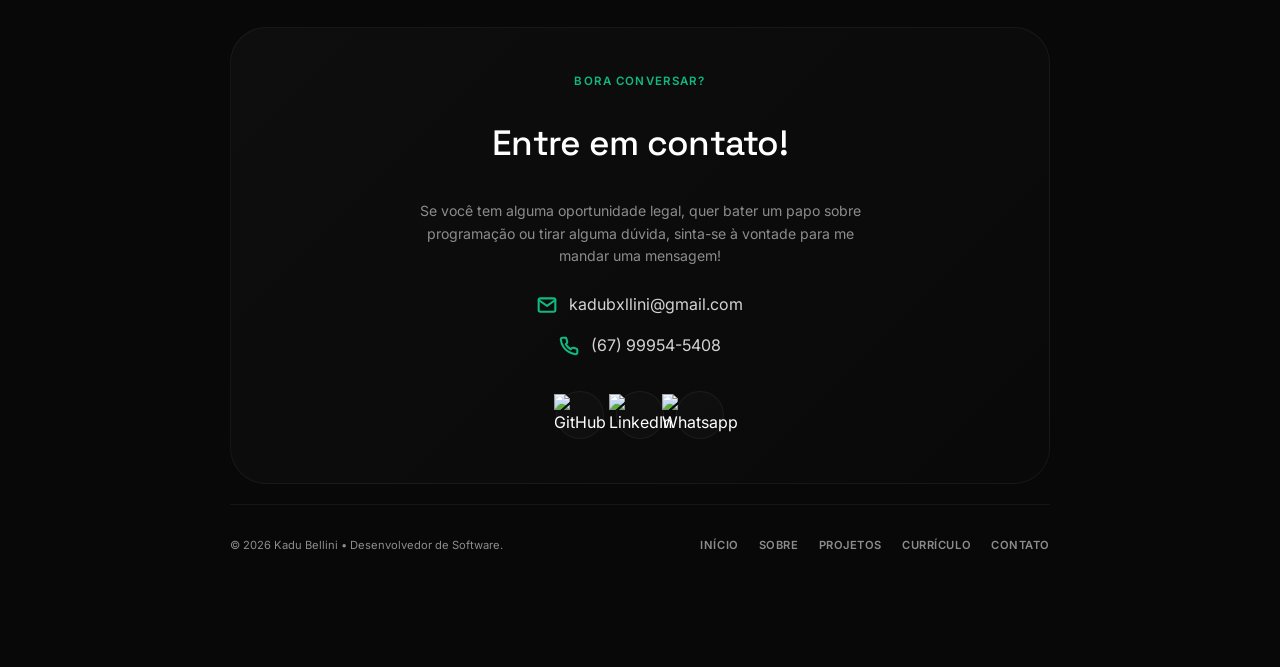
==== commit 322c014f: "tirei o subtitulo do presença" ====
--- a/index.html
+++ b/index.html
@@ -131,7 +131,9 @@
           </div>
           <h3 class="projeto-titulo">Auto Bellini Veículos</h3>
           <p class="projeto-descricao">
-            Site vitrine e catálogo de veículos para concessionária multimarcas. Conta com frontend em React + TypeScript, backend/API em PHP com SQLite, painel admin para gestão de ofertas e sincronização de estoque via API do Shopcar.
+            Site vitrine e catálogo de veículos para concessionária multimarcas. Conta com frontend em React +
+            TypeScript, backend/API em PHP com SQLite, painel admin para gestão de ofertas e sincronização de estoque
+            via API do Shopcar.
           </p>
           <div class="projeto-links">
             <a href="https://autobelliniveiculos.com.br" target="_blank" class="projeto-link-btn">Visitar Site →</a>
@@ -147,9 +149,11 @@
             </div>
             <span class="projeto-data">2026</span>
           </div>
-          <h3 class="projeto-titulo">Presença - Controle de Faltas</h3>
+          <h3 class="projeto-titulo">Presença</h3>
           <p class="projeto-descricao">
-            Aplicação web e PWA (Progressive Web App) desenvolvida em Node.js com Express e SQLite para gestão de presenças e faltas acadêmicas na UFMS. Calcula limites máximos por disciplina, emite alertas e funciona offline com Service Worker.
+            Aplicação web e PWA (Progressive Web App) desenvolvida em Node.js com Express e SQLite para gestão de
+            presenças e faltas acadêmicas na UFMS. Calcula limites máximos por disciplina, emite alertas e funciona
+            offline com Service Worker.
           </p>
           <div class="projeto-links">
             <a href="https://kadu.alwaysdata.net" target="_blank" class="projeto-link-btn">Visitar Site →</a>
@@ -208,7 +212,8 @@
               <span>React</span>
             </div>
             <div class="skill-logo-card">
-              <img src="https://cdn.jsdelivr.net/gh/devicons/devicon/icons/typescript/typescript-original.svg" alt="TypeScript" />
+              <img src="https://cdn.jsdelivr.net/gh/devicons/devicon/icons/typescript/typescript-original.svg"
+                alt="TypeScript" />
               <span>TypeScript</span>
             </div>
             <div class="skill-logo-card">
@@ -273,7 +278,8 @@
               <span>React</span>
             </div>
             <div class="skill-logo-card">
-              <img src="https://cdn.jsdelivr.net/gh/devicons/devicon/icons/typescript/typescript-original.svg" alt="TypeScript" />
+              <img src="https://cdn.jsdelivr.net/gh/devicons/devicon/icons/typescript/typescript-original.svg"
+                alt="TypeScript" />
               <span>TypeScript</span>
             </div>
             <div class="skill-logo-card">
@@ -381,7 +387,8 @@
               <br>
               - Diagnóstico, triagem e resolução de dúvidas operacionais, chamados e inconsistências do sistema.
               <br>
-              - Orientação no uso das funcionalidades da plataforma e apoio no acompanhamento de solicitações até a solução final.
+              - Orientação no uso das funcionalidades da plataforma e apoio no acompanhamento de solicitações até a
+              solução final.
             </p>
           </div>
         </div>
@@ -448,5 +455,4 @@
 
 </body>
 
-</html>
-                
+</html>
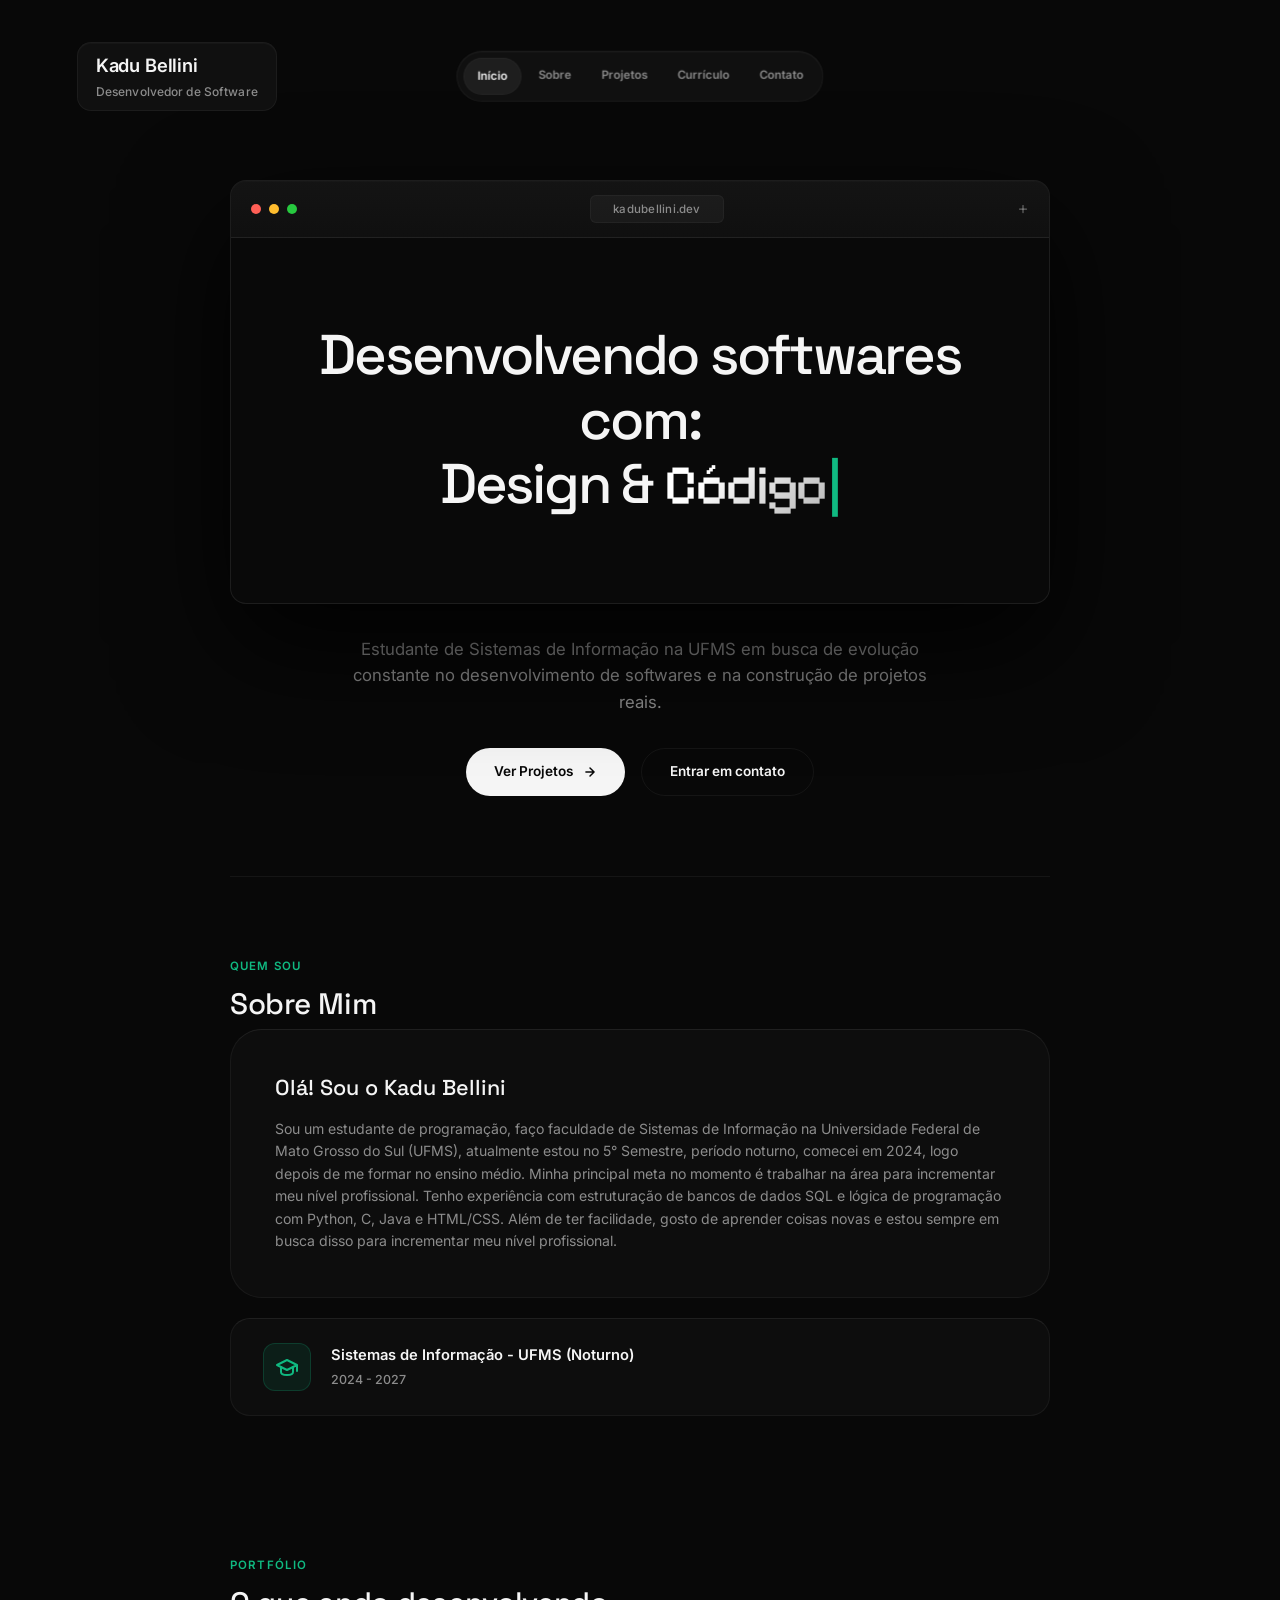
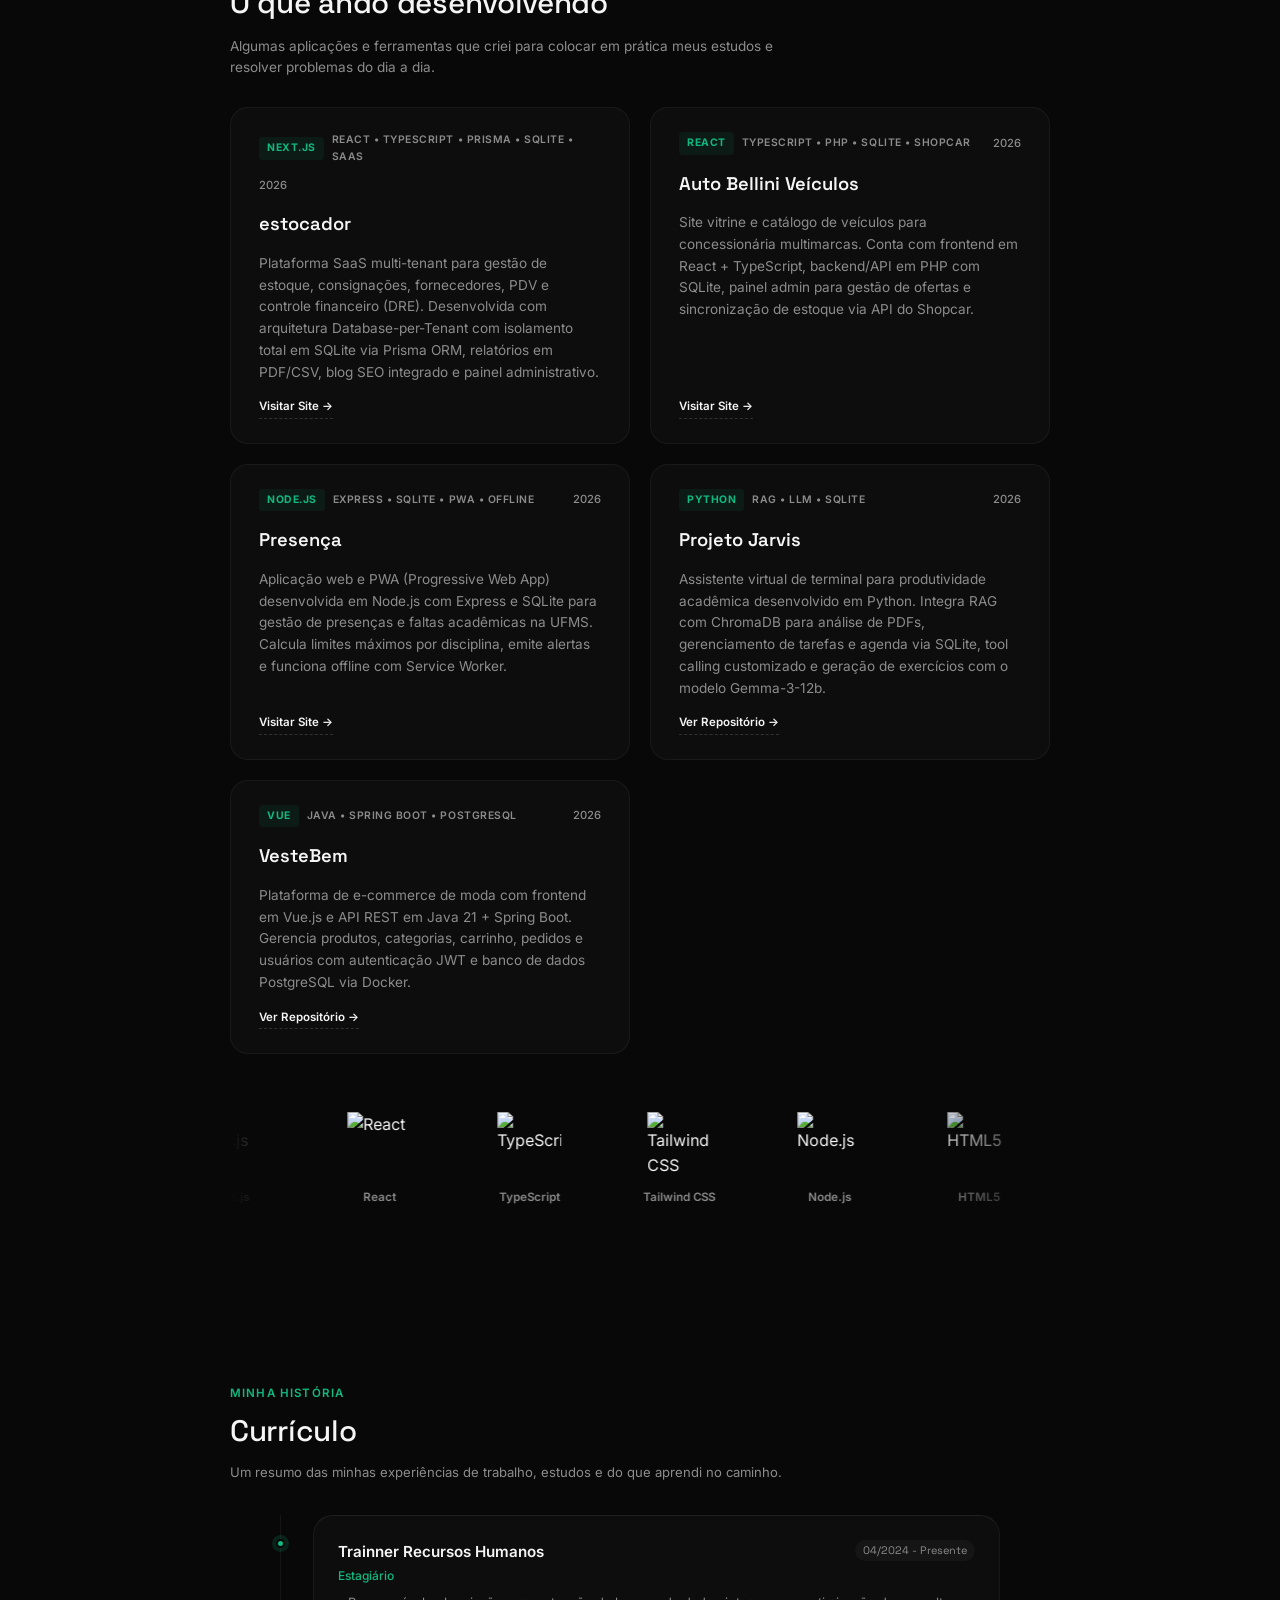
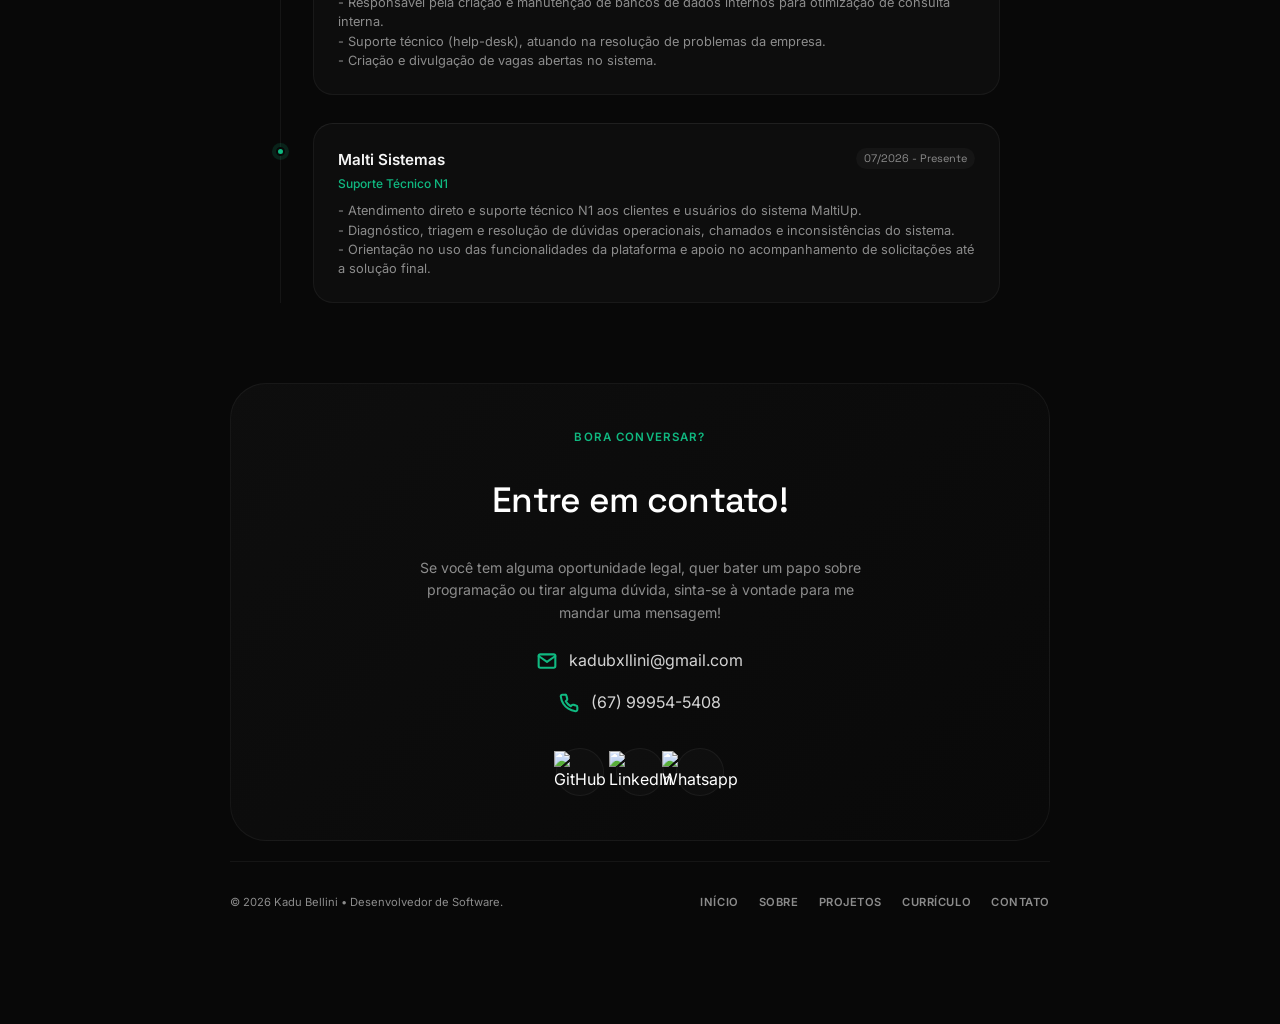
==== commit 171e7a26: "feat: adiciona projeto estocador ao portfolio" ====
--- a/index.html
+++ b/index.html
@@ -120,7 +120,27 @@
       </div>
 
       <div class="projetos-container">
-        <!-- Projeto 01 -->
+        <!-- Projeto 01: estocador -->
+        <div class="projeto-bloco">
+          <div class="projeto-header">
+            <div class="projeto-meta">
+              <span class="projeto-numero">NEXT.JS</span>
+              <span class="projeto-tag">REACT • TYPESCRIPT • PRISMA • SQLITE • SAAS</span>
+            </div>
+            <span class="projeto-data">2026</span>
+          </div>
+          <h3 class="projeto-titulo">estocador</h3>
+          <p class="projeto-descricao">
+            Plataforma SaaS multi-tenant para gestão de estoque, consignações, fornecedores, PDV e controle financeiro
+            (DRE). Desenvolvida com arquitetura Database-per-Tenant com isolamento total em SQLite via Prisma ORM,
+            relatórios em PDF/CSV, blog SEO integrado e painel administrativo.
+          </p>
+          <div class="projeto-links">
+            <a href="https://estocador.clasure.com.br" target="_blank" class="projeto-link-btn">Visitar Site →</a>
+          </div>
+        </div>
+
+        <!-- Projeto 02: Auto Bellini Veículos -->
         <div class="projeto-bloco">
           <div class="projeto-header">
             <div class="projeto-meta">
@@ -140,7 +160,7 @@
           </div>
         </div>
 
-        <!-- Projeto 02 -->
+        <!-- Projeto 03 -->
         <div class="projeto-bloco">
           <div class="projeto-header">
             <div class="projeto-meta">
@@ -160,7 +180,7 @@
           </div>
         </div>
 
-        <!-- Projeto 03 -->
+        <!-- Projeto 04 -->
         <div class="projeto-bloco">
           <div class="projeto-header">
             <div class="projeto-meta">
@@ -181,7 +201,7 @@
           </div>
         </div>
 
-        <!-- Projeto 04 -->
+        <!-- Projeto 05 -->
         <div class="projeto-bloco">
           <div class="projeto-header">
             <div class="projeto-meta">
@@ -208,6 +228,10 @@
         <div class="skills-carousel-track" id="skills-track">
           <div class="skills-carousel-group">
             <div class="skill-logo-card">
+              <img src="https://cdn.jsdelivr.net/gh/devicons/devicon/icons/nextjs/nextjs-original.svg" alt="Next.js" />
+              <span>Next.js</span>
+            </div>
+            <div class="skill-logo-card">
               <img src="https://cdn.jsdelivr.net/gh/devicons/devicon/icons/react/react-original.svg" alt="React" />
               <span>React</span>
             </div>
@@ -217,6 +241,11 @@
               <span>TypeScript</span>
             </div>
             <div class="skill-logo-card">
+              <img src="https://cdn.jsdelivr.net/gh/devicons/devicon/icons/tailwindcss/tailwindcss-original.svg"
+                alt="Tailwind CSS" />
+              <span>Tailwind CSS</span>
+            </div>
+            <div class="skill-logo-card">
               <img src="https://cdn.jsdelivr.net/gh/devicons/devicon/icons/nodejs/nodejs-original.svg" alt="Node.js" />
               <span>Node.js</span>
             </div>
@@ -274,6 +303,10 @@
           <!-- Loop infinito -->
           <div class="skills-carousel-group">
             <div class="skill-logo-card">
+              <img src="https://cdn.jsdelivr.net/gh/devicons/devicon/icons/nextjs/nextjs-original.svg" alt="Next.js" />
+              <span>Next.js</span>
+            </div>
+            <div class="skill-logo-card">
               <img src="https://cdn.jsdelivr.net/gh/devicons/devicon/icons/react/react-original.svg" alt="React" />
               <span>React</span>
             </div>
@@ -281,6 +314,11 @@
               <img src="https://cdn.jsdelivr.net/gh/devicons/devicon/icons/typescript/typescript-original.svg"
                 alt="TypeScript" />
               <span>TypeScript</span>
+            </div>
+            <div class="skill-logo-card">
+              <img src="https://cdn.jsdelivr.net/gh/devicons/devicon/icons/tailwindcss/tailwindcss-original.svg"
+                alt="Tailwind CSS" />
+              <span>Tailwind CSS</span>
             </div>
             <div class="skill-logo-card">
               <img src="https://cdn.jsdelivr.net/gh/devicons/devicon/icons/nodejs/nodejs-original.svg" alt="Node.js" />
--- a/assets/css/style.css
+++ b/assets/css/style.css
@@ -631,6 +631,9 @@
 
 .projeto-links {
   display: flex;
+  align-items: center;
+  gap: 16px;
+  flex-wrap: wrap;
   margin-top: auto;
 }
 
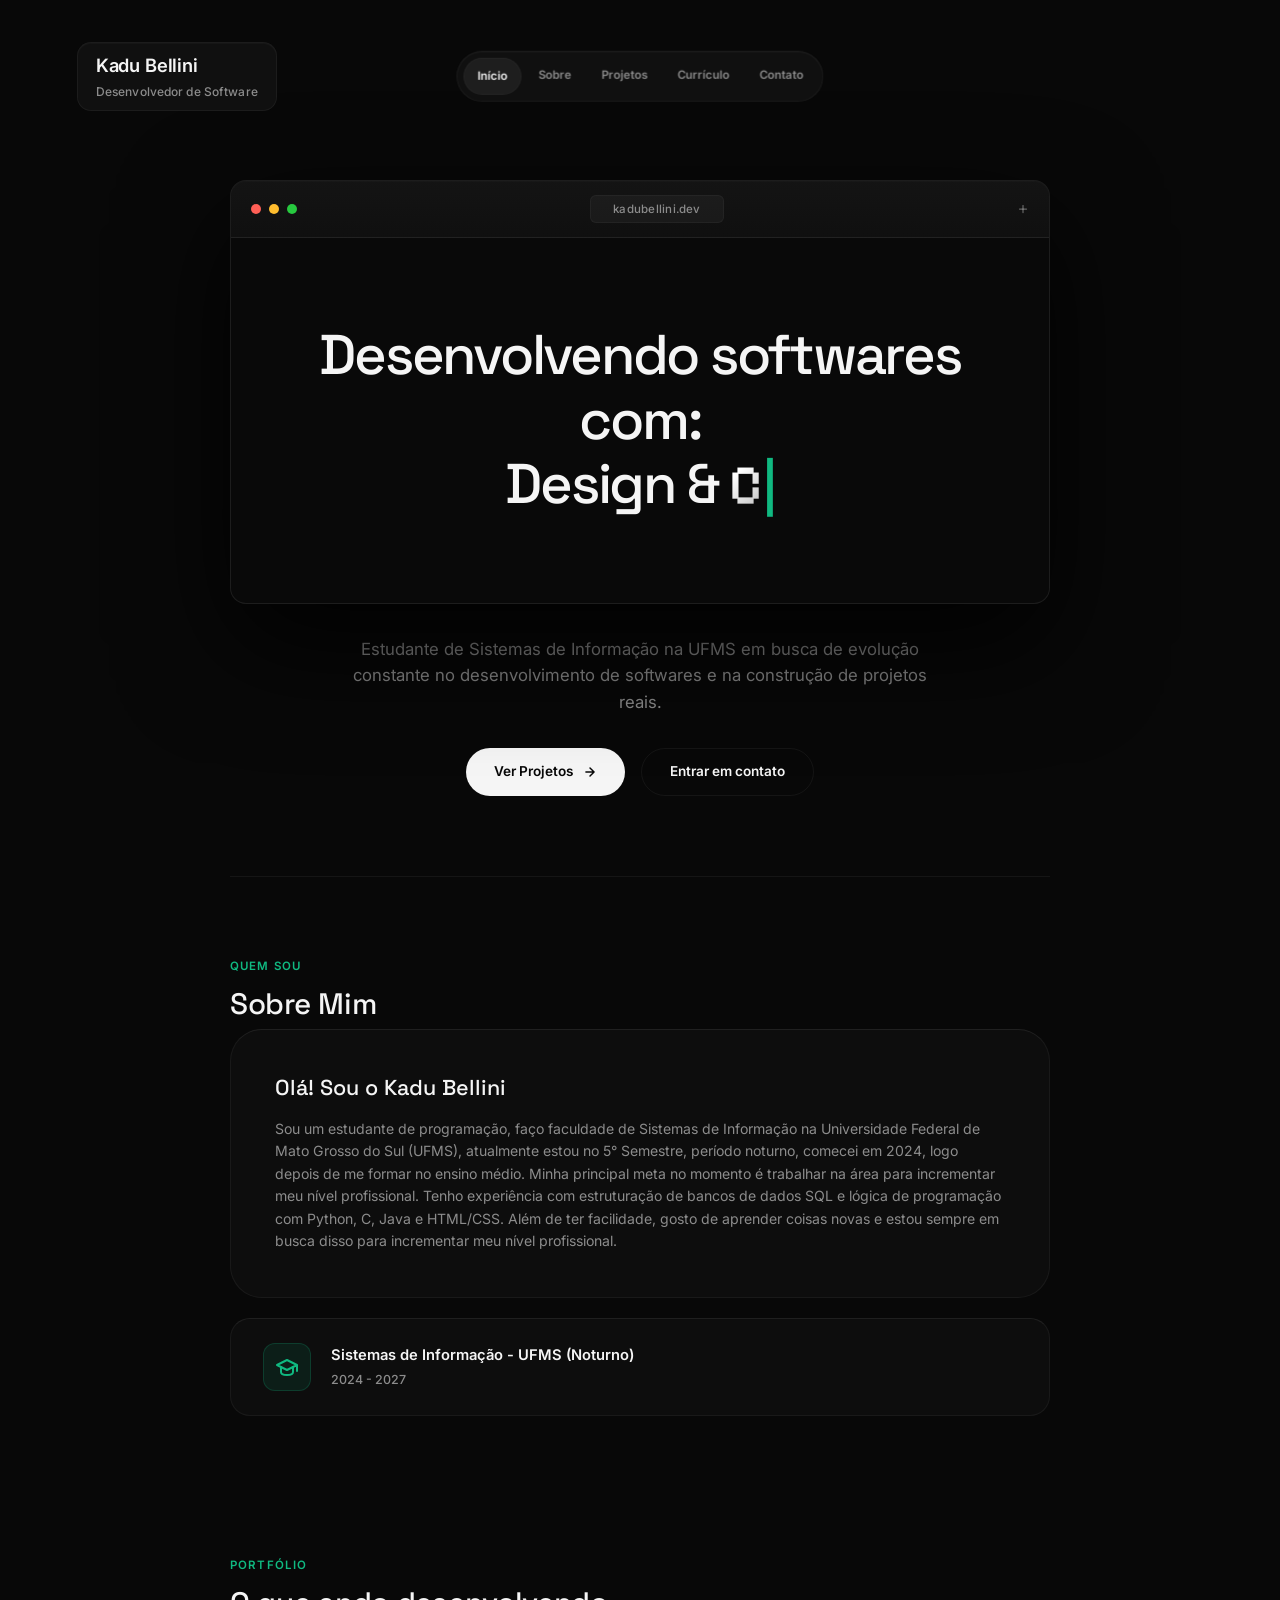
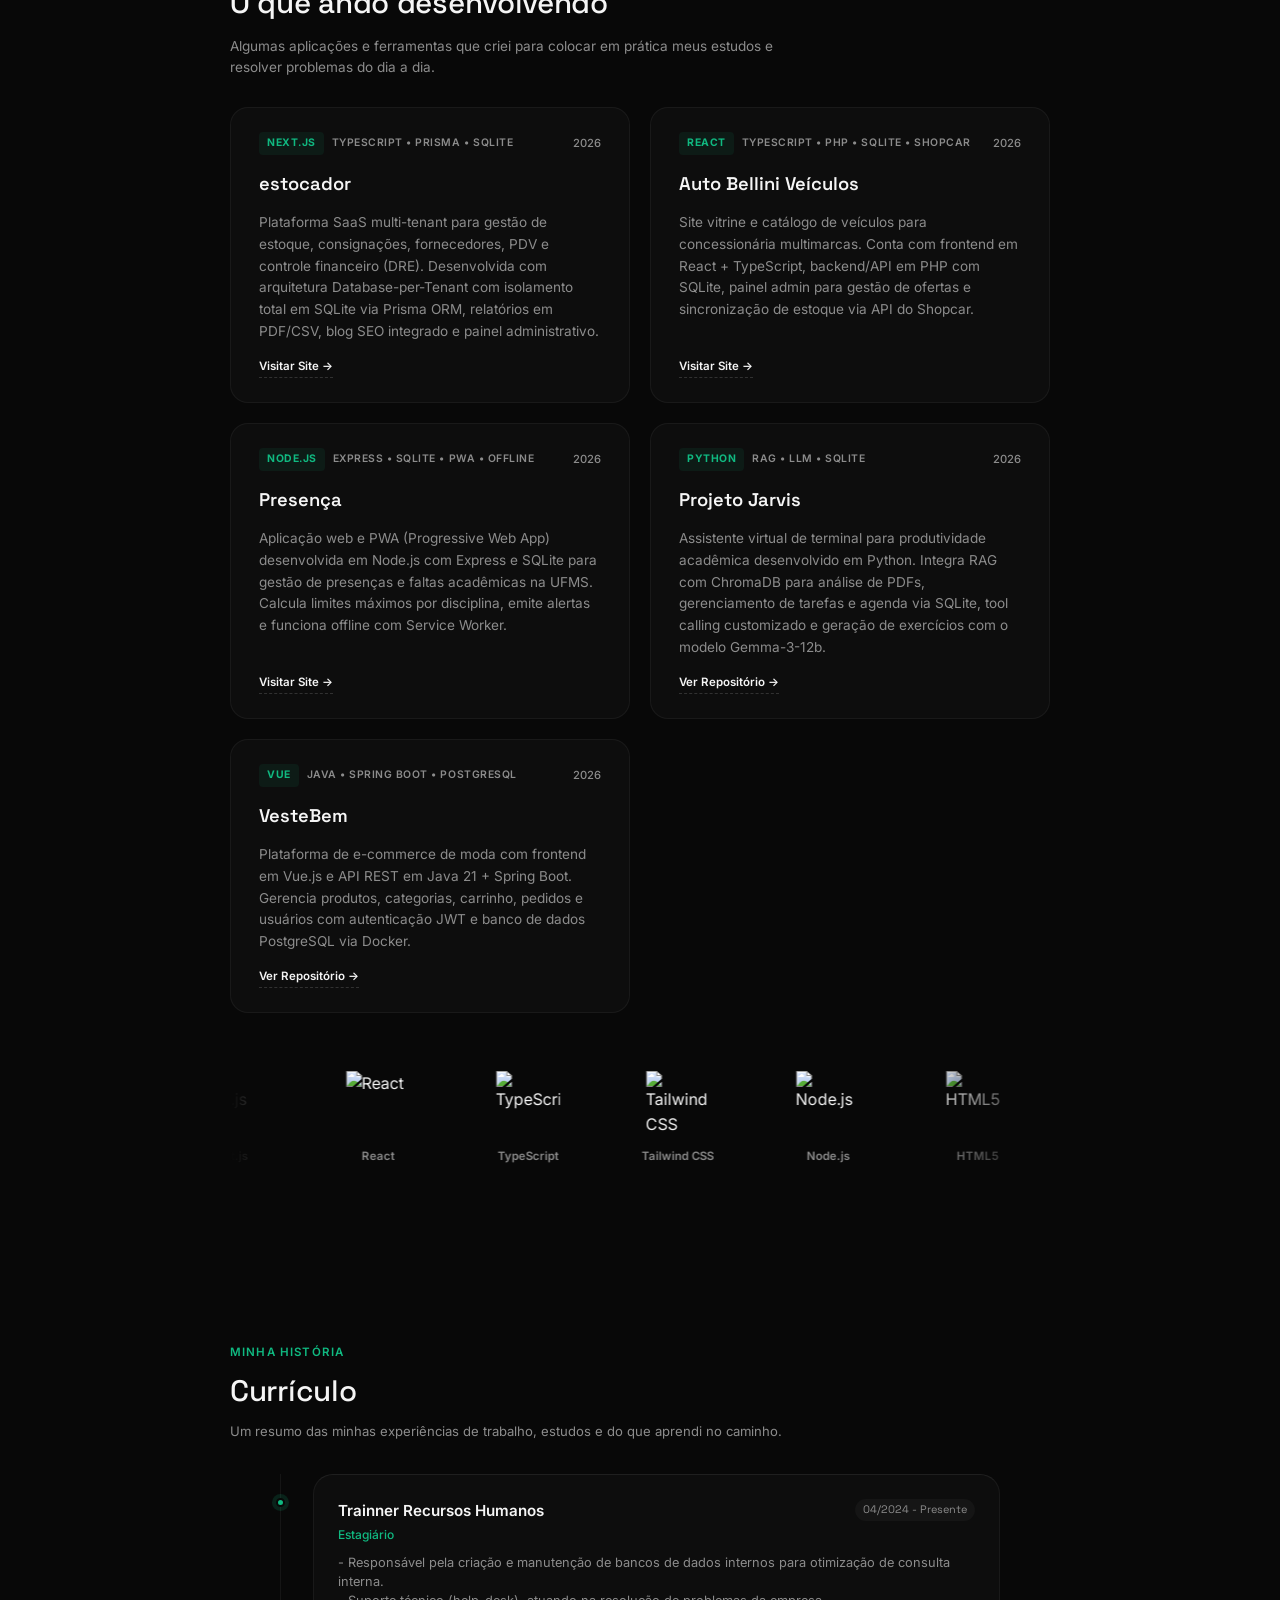
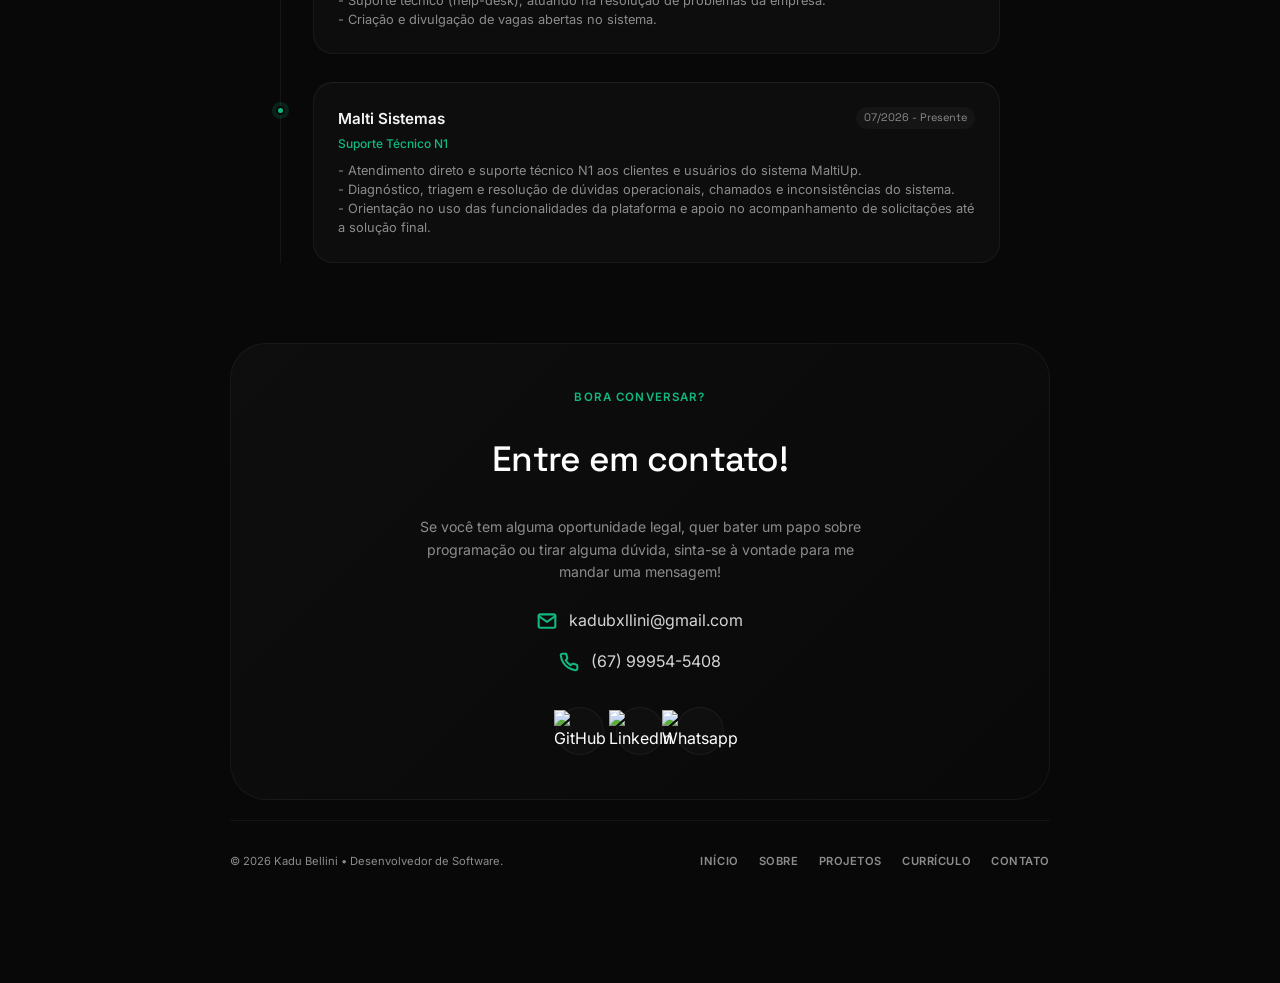
==== commit 1904ddef: "fix: alinha data 2026 e tags no header dos cards de projetos" ====
--- a/index.html
+++ b/index.html
@@ -125,7 +125,7 @@
           <div class="projeto-header">
             <div class="projeto-meta">
               <span class="projeto-numero">NEXT.JS</span>
-              <span class="projeto-tag">REACT • TYPESCRIPT • PRISMA • SQLITE • SAAS</span>
+              <span class="projeto-tag">TYPESCRIPT • PRISMA • SQLITE</span>
             </div>
             <span class="projeto-data">2026</span>
           </div>
--- a/assets/css/style.css
+++ b/assets/css/style.css
@@ -580,7 +580,6 @@
   display: flex;
   justify-content: space-between;
   align-items: center;
-  flex-wrap: wrap;
   gap: 12px;
 }
 
@@ -588,6 +587,7 @@
   display: flex;
   align-items: center;
   gap: 8px;
+  min-width: 0;
 }
 
 .projeto-numero {
@@ -599,6 +599,8 @@
   background: rgba(16, 185, 129, 0.08);
   padding: 3px 8px;
   border-radius: 4px;
+  white-space: nowrap;
+  flex-shrink: 0;
 }
 
 .projeto-tag {
@@ -607,12 +609,17 @@
   text-transform: uppercase;
   letter-spacing: 0.05em;
   color: var(--text-muted);
+  white-space: nowrap;
+  overflow: hidden;
+  text-overflow: ellipsis;
 }
 
 .projeto-data {
   font-size: 0.7rem;
   color: var(--text-muted);
   font-weight: 500;
+  white-space: nowrap;
+  flex-shrink: 0;
 }
 
 .projeto-titulo {
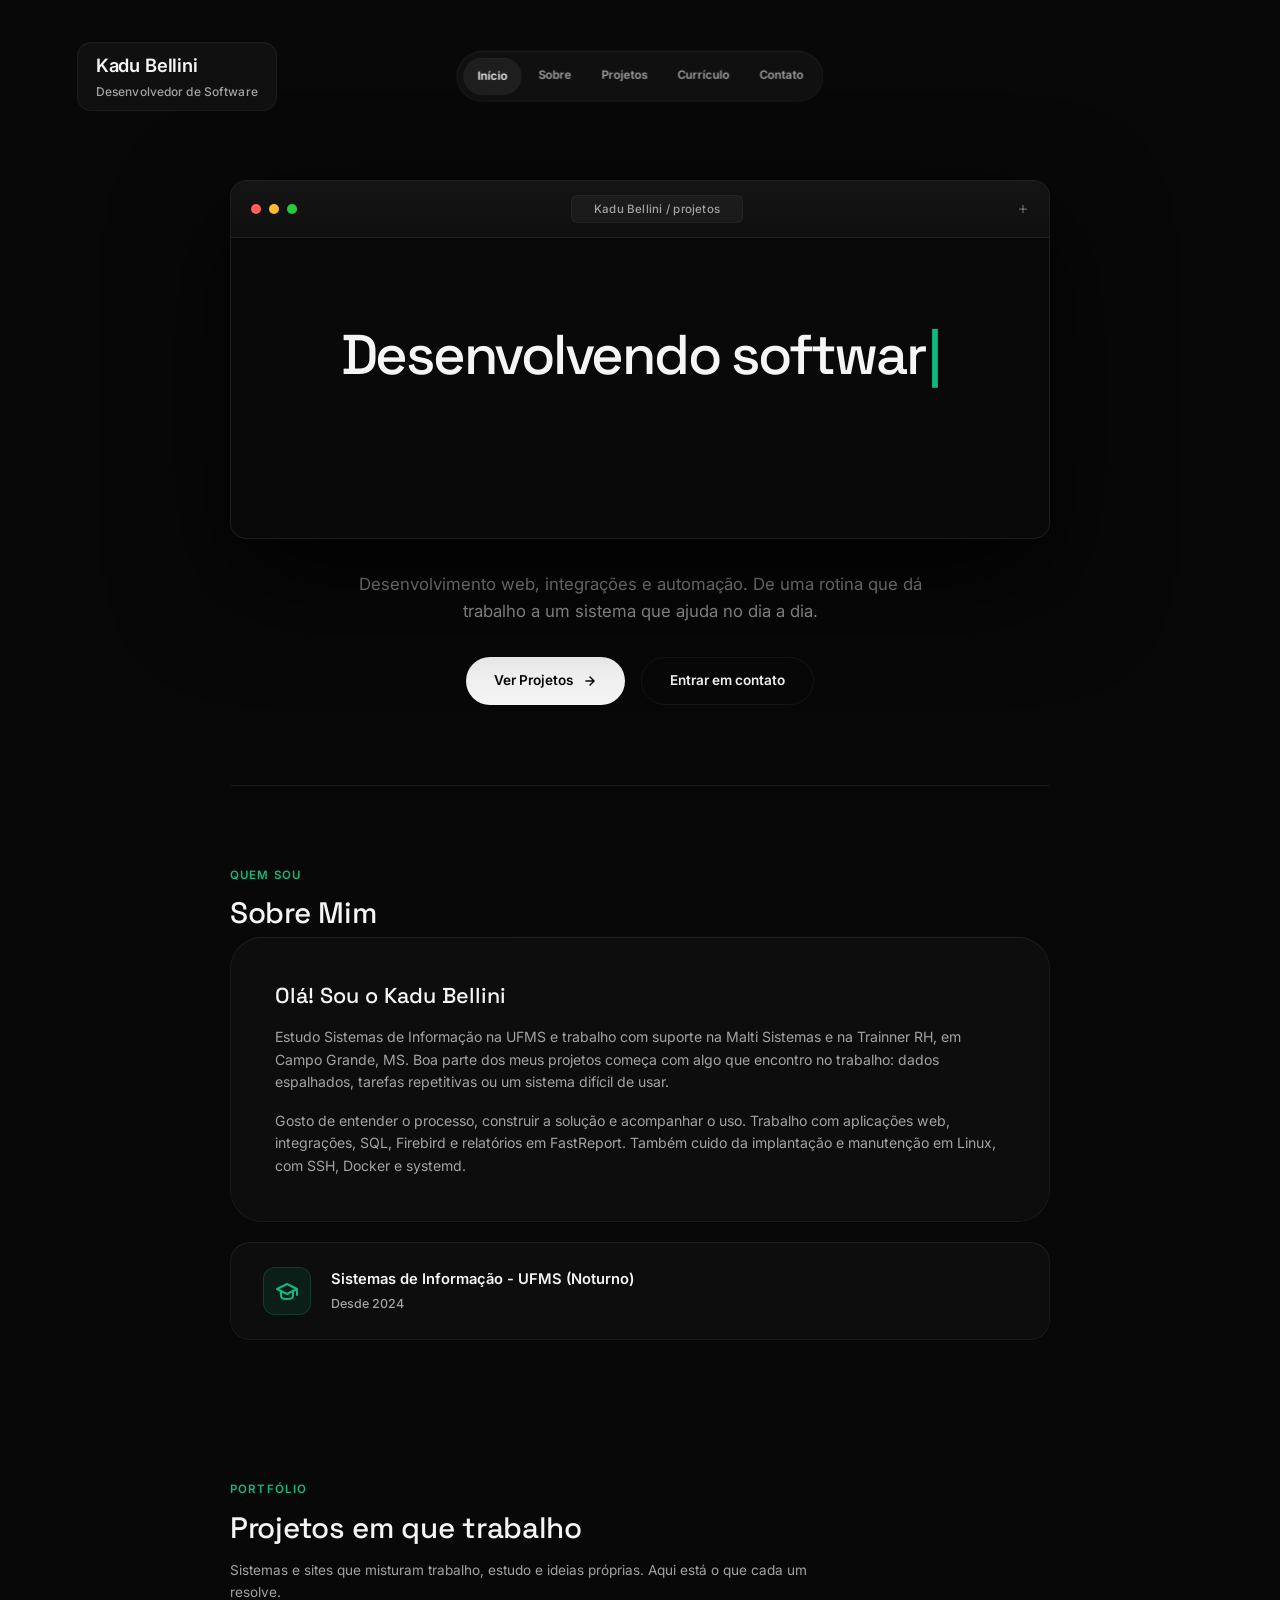
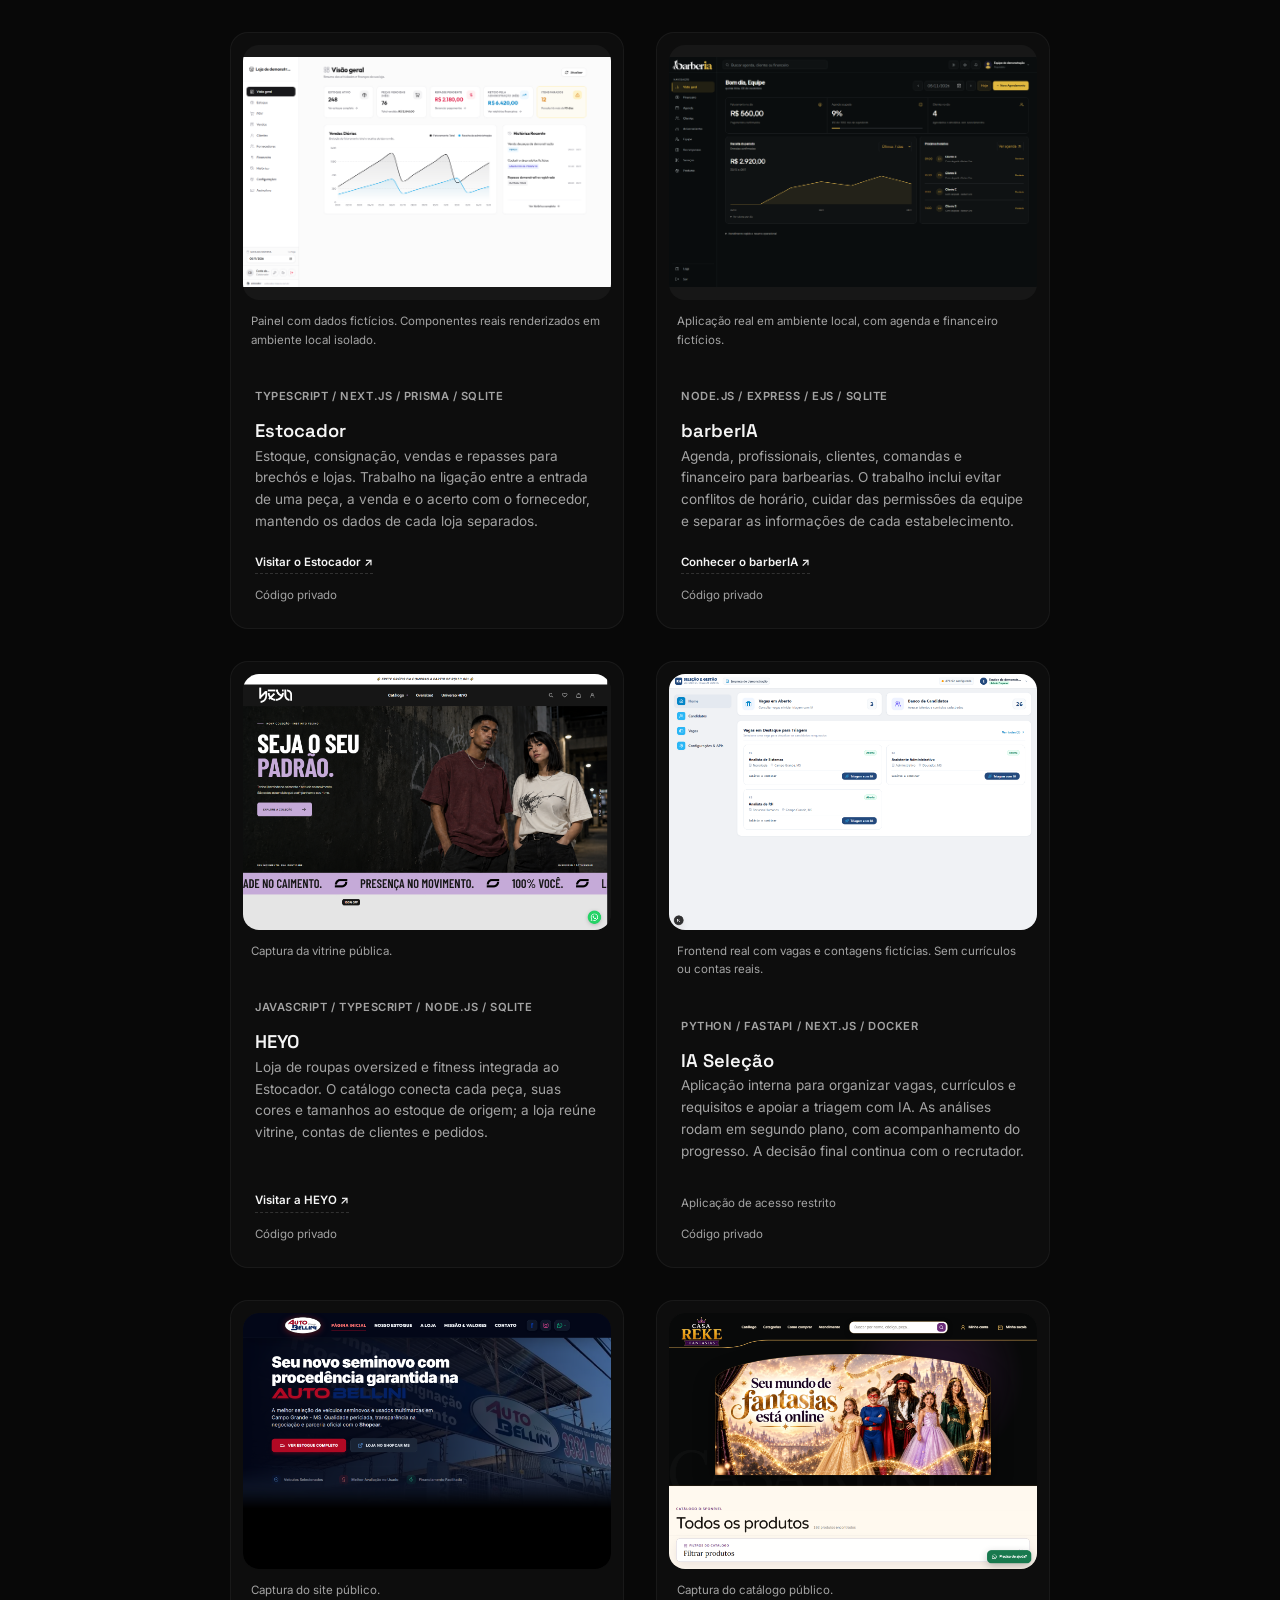
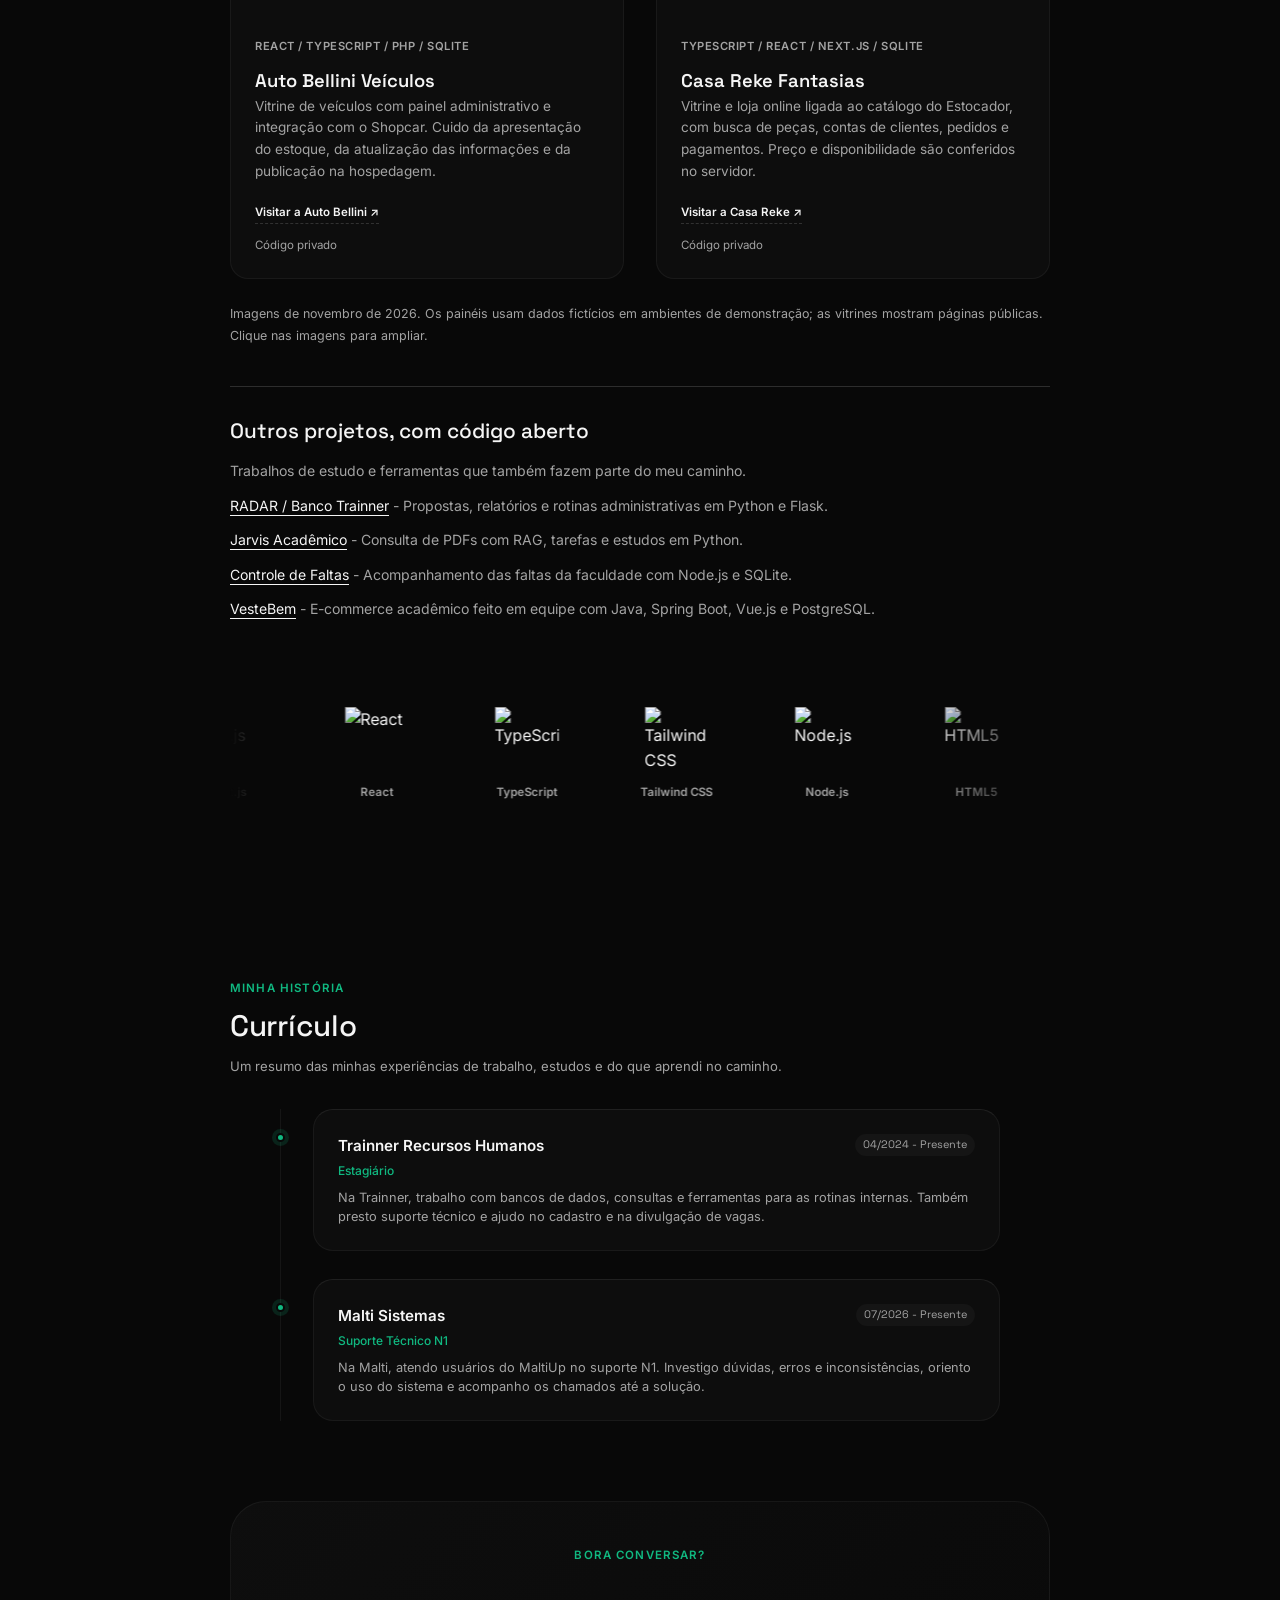
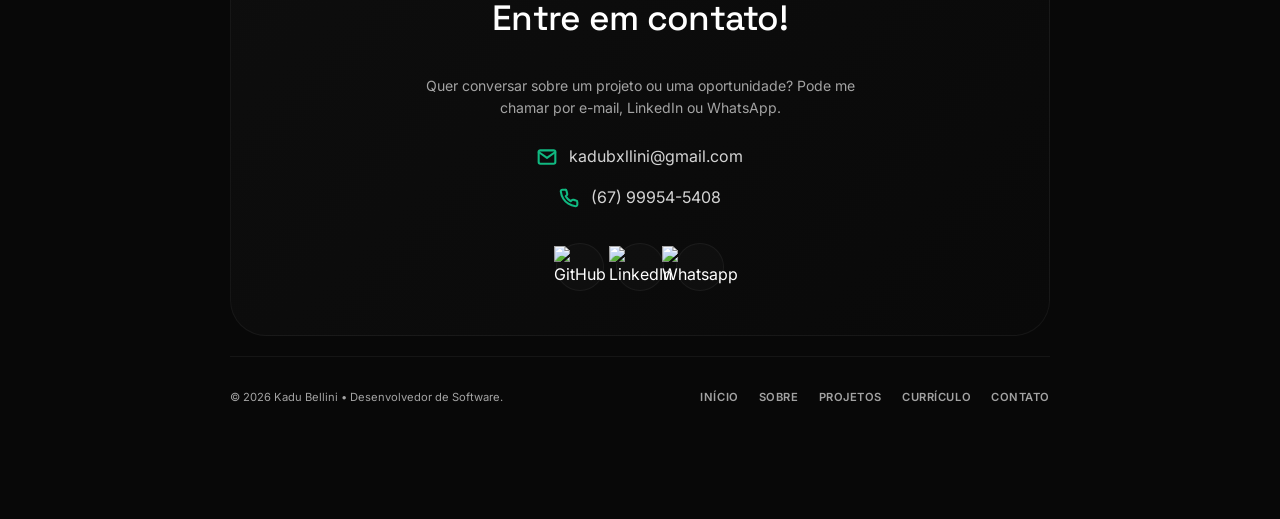
==== commit c291b0f1: "Atualiza portfólio com projetos, imagens e apresentação atual" ====
--- a/index.html
+++ b/index.html
@@ -4,7 +4,8 @@
 <head>
   <meta charset="UTF-8" />
   <meta name="viewport" content="width=device-width, initial-scale=1.0" />
-  <title>Kadu Bellini</title>
+  <title>Kadu Bellini | Desenvolvimento web e automação</title>
+  <meta name="description" content="Projetos de Kadu Bellini: desenvolvimento web, integrações, automação e manutenção de aplicações. Sistemas de Informação na UFMS, Campo Grande, MS." />
   <link rel="stylesheet" href="assets/css/style.css" />
   <script src="assets/js/main.js" defer></script>
 </head>
@@ -40,7 +41,7 @@
             <span class="dot yellow"></span>
             <span class="dot green"></span>
           </div>
-          <div class="browser-tab-indicator">kadubellini.dev</div>
+          <div class="browser-tab-indicator">Kadu Bellini / projetos</div>
           <div class="browser-plus">
             <svg width="12" height="12" viewBox="0 0 24 24" fill="none" stroke="currentColor" stroke-width="2.5"
               stroke-linecap="round" stroke-linejoin="round">
@@ -58,8 +59,7 @@
       </div>
 
       <p class="hero-description" style="text-align: center; margin: 32px auto 32px auto;">
-        Estudante de Sistemas de Informação na UFMS em busca de evolução constante no desenvolvimento de softwares e na
-        construção de projetos reais.
+        Desenvolvimento web, integrações e automação. De uma rotina que dá trabalho a um sistema que ajuda no dia a dia.
       </p>
 
       <div class="action-buttons">
@@ -84,13 +84,9 @@
       <div class="about-box">
         <h3 class="about-lead">Olá! Sou o Kadu Bellini</h3>
         <p class="about-text">
-          Sou um estudante de programação, faço faculdade de Sistemas de Informação na Universidade Federal de Mato
-          Grosso do Sul (UFMS), atualmente estou no 5° Semestre, período noturno, comecei em 2024, logo depois de me
-          formar no ensino médio. Minha principal meta no momento é trabalhar na área para incrementar meu nível
-          profissional. Tenho experiência com estruturação de bancos de dados SQL e lógica de programação com Python,
-          C, Java e HTML/CSS. Além de ter facilidade, gosto de aprender coisas novas e estou sempre em busca disso
-          para incrementar meu nível profissional.
+          Estudo Sistemas de Informação na UFMS e trabalho com suporte na Malti Sistemas e na Trainner RH, em Campo Grande, MS. Boa parte dos meus projetos começa com algo que encontro no trabalho: dados espalhados, tarefas repetitivas ou um sistema difícil de usar.
         </p>
+        <p class="about-text about-followup">Gosto de entender o processo, construir a solução e acompanhar o uso. Trabalho com aplicações web, integrações, SQL, Firebird e relatórios em FastReport. Também cuido da implantação e manutenção em Linux, com SSH, Docker e systemd.</p>
       </div>
 
       <div class="about-academic-box">
@@ -103,7 +99,7 @@
         </div>
         <div class="academic-details">
           <p class="academic-main-text"><strong>Sistemas de Informação - UFMS (Noturno)</strong></p>
-          <p class="academic-sub-text">2024 - 2027</p>
+          <p class="academic-sub-text">Desde 2024</p>
         </div>
       </div>
     </section>
@@ -112,117 +108,45 @@
     <section id="projetos">
       <div class="section-header">
         <span class="section-tag">Portfólio</span>
-        <h2 class="section-title">O que ando desenvolvendo</h2>
+        <h2 class="section-title">Projetos em que trabalho</h2>
         <p style="color: var(--text-muted); font-size: 0.85rem; margin-top: 8px; max-width: 580px;">
-          Algumas aplicações e ferramentas que criei para colocar em prática meus estudos e resolver problemas do dia a
-          dia.
+          Sistemas e sites que misturam trabalho, estudo e ideias próprias. Aqui está o que cada um resolve.
         </p>
       </div>
 
       <div class="projetos-container">
-        <!-- Projeto 01: estocador -->
-        <div class="projeto-bloco">
-          <div class="projeto-header">
-            <div class="projeto-meta">
-              <span class="projeto-numero">NEXT.JS</span>
-              <span class="projeto-tag">TYPESCRIPT • PRISMA • SQLITE</span>
-            </div>
-            <span class="projeto-data">2026</span>
-          </div>
-          <h3 class="projeto-titulo">estocador</h3>
-          <p class="projeto-descricao">
-            Plataforma SaaS multi-tenant para gestão de estoque, consignações, fornecedores, PDV e controle financeiro
-            (DRE). Desenvolvida com arquitetura Database-per-Tenant com isolamento total em SQLite via Prisma ORM,
-            relatórios em PDF/CSV, blog SEO integrado e painel administrativo.
-          </p>
-          <div class="projeto-links">
-            <a href="https://estocador.clasure.com.br" target="_blank" class="projeto-link-btn">Visitar Site →</a>
-          </div>
-        </div>
-
-        <!-- Projeto 02: Auto Bellini Veículos -->
-        <div class="projeto-bloco">
-          <div class="projeto-header">
-            <div class="projeto-meta">
-              <span class="projeto-numero">REACT</span>
-              <span class="projeto-tag">TYPESCRIPT • PHP • SQLITE • SHOPCAR</span>
-            </div>
-            <span class="projeto-data">2026</span>
-          </div>
-          <h3 class="projeto-titulo">Auto Bellini Veículos</h3>
-          <p class="projeto-descricao">
-            Site vitrine e catálogo de veículos para concessionária multimarcas. Conta com frontend em React +
-            TypeScript, backend/API em PHP com SQLite, painel admin para gestão de ofertas e sincronização de estoque
-            via API do Shopcar.
-          </p>
-          <div class="projeto-links">
-            <a href="https://autobelliniveiculos.com.br" target="_blank" class="projeto-link-btn">Visitar Site →</a>
-          </div>
-        </div>
-
-        <!-- Projeto 03 -->
-        <div class="projeto-bloco">
-          <div class="projeto-header">
-            <div class="projeto-meta">
-              <span class="projeto-numero">NODE.JS</span>
-              <span class="projeto-tag">EXPRESS • SQLITE • PWA • OFFLINE</span>
-            </div>
-            <span class="projeto-data">2026</span>
-          </div>
-          <h3 class="projeto-titulo">Presença</h3>
-          <p class="projeto-descricao">
-            Aplicação web e PWA (Progressive Web App) desenvolvida em Node.js com Express e SQLite para gestão de
-            presenças e faltas acadêmicas na UFMS. Calcula limites máximos por disciplina, emite alertas e funciona
-            offline com Service Worker.
-          </p>
-          <div class="projeto-links">
-            <a href="https://kadu.alwaysdata.net" target="_blank" class="projeto-link-btn">Visitar Site →</a>
-          </div>
-        </div>
-
-        <!-- Projeto 04 -->
-        <div class="projeto-bloco">
-          <div class="projeto-header">
-            <div class="projeto-meta">
-              <span class="projeto-numero">Python</span>
-              <span class="projeto-tag">RAG • LLM • SQLITE</span>
-            </div>
-            <span class="projeto-data">2026</span>
-          </div>
-          <h3 class="projeto-titulo">Projeto Jarvis</h3>
-          <p class="projeto-descricao">
-            Assistente virtual de terminal para produtividade acadêmica desenvolvido em Python. Integra RAG com ChromaDB
-            para análise de PDFs, gerenciamento de tarefas e agenda via SQLite, tool calling customizado e geração de
-            exercícios com o modelo Gemma-3-12b.
-          </p>
-          <div class="projeto-links">
-            <a href="https://github.com/kadubxllini/projeto_jarvis" target="_blank" class="projeto-link-btn">Ver
-              Repositório →</a>
-          </div>
-        </div>
-
-        <!-- Projeto 05 -->
-        <div class="projeto-bloco">
-          <div class="projeto-header">
-            <div class="projeto-meta">
-              <span class="projeto-numero">VUE</span>
-              <span class="projeto-tag">JAVA • SPRING BOOT • POSTGRESQL</span>
-            </div>
-            <span class="projeto-data">2026</span>
-          </div>
-          <h3 class="projeto-titulo">VesteBem</h3>
-          <p class="projeto-descricao">
-            Plataforma de e-commerce de moda com frontend em Vue.js e API REST em Java 21 + Spring Boot. Gerencia
-            produtos, categorias, carrinho, pedidos e usuários com autenticação JWT e banco de dados PostgreSQL via
-            Docker.
-          </p>
-          <div class="projeto-links">
-            <a href="https://github.com/gDABLIUolf/progweb-lojaonline" target="_blank" class="projeto-link-btn">Ver
-              Repositório →</a>
-          </div>
-        </div>
-      </div>
-
+        <article class="projeto-bloco">
+          <figure class="project-figure"><a href="assets/projects/estocador.png" target="_blank" rel="noopener noreferrer" aria-label="Ampliar imagem de Estocador"><img src="assets/projects/estocador.png" alt="Dashboard de Estocador" width="1440" height="1000" loading="lazy" decoding="async" /></a><figcaption>Painel com dados fictícios. Componentes reais renderizados em ambiente local isolado.</figcaption></figure>
+          <div class="project-copy"><p class="projeto-tag">TypeScript / Next.js / Prisma / SQLite</p><h3 class="projeto-titulo">Estocador</h3><p class="projeto-descricao">Estoque, consignação, vendas e repasses para brechós e lojas. Trabalho na ligação entre a entrada de uma peça, a venda e o acerto com o fornecedor, mantendo os dados de cada loja separados.</p><div class="projeto-links"><a href="https://estocador.clasure.com.br" target="_blank" rel="noopener noreferrer" class="projeto-link-btn">Visitar o Estocador <span aria-hidden="true">↗</span></a></div><p class="project-private">Código privado</p></div>
+        </article>
+        <article class="projeto-bloco">
+          <figure class="project-figure"><a href="assets/projects/barberia.png" target="_blank" rel="noopener noreferrer" aria-label="Ampliar imagem de barberIA"><img src="assets/projects/barberia.png" alt="Dashboard de barberIA" width="1440" height="1000" loading="lazy" decoding="async" /></a><figcaption>Aplicação real em ambiente local, com agenda e financeiro fictícios.</figcaption></figure>
+          <div class="project-copy"><p class="projeto-tag">Node.js / Express / EJS / SQLite</p><h3 class="projeto-titulo">barberIA</h3><p class="projeto-descricao">Agenda, profissionais, clientes, comandas e financeiro para barbearias. O trabalho inclui evitar conflitos de horário, cuidar das permissões da equipe e separar as informações de cada estabelecimento.</p><div class="projeto-links"><a href="https://barberia.clasure.com.br" target="_blank" rel="noopener noreferrer" class="projeto-link-btn">Conhecer o barberIA <span aria-hidden="true">↗</span></a></div><p class="project-private">Código privado</p></div>
+        </article>
+        <article class="projeto-bloco">
+          <figure class="project-figure"><a href="assets/projects/heyo.png" target="_blank" rel="noopener noreferrer" aria-label="Ampliar imagem de HEYO"><img src="assets/projects/heyo.png" alt="Site de HEYO" width="1440" height="1000" loading="lazy" decoding="async" /></a><figcaption>Captura da vitrine pública.</figcaption></figure>
+          <div class="project-copy"><p class="projeto-tag">JavaScript / TypeScript / Node.js / SQLite</p><h3 class="projeto-titulo">HEYO</h3><p class="projeto-descricao">Loja de roupas oversized e fitness integrada ao Estocador. O catálogo conecta cada peça, suas cores e tamanhos ao estoque de origem; a loja reúne vitrine, contas de clientes e pedidos.</p><div class="projeto-links"><a href="https://useheyo.com.br" target="_blank" rel="noopener noreferrer" class="projeto-link-btn">Visitar a HEYO <span aria-hidden="true">↗</span></a></div><p class="project-private">Código privado</p></div>
+        </article>
+        <article class="projeto-bloco">
+          <figure class="project-figure"><a href="assets/projects/ia-selecao.png" target="_blank" rel="noopener noreferrer" aria-label="Ampliar imagem de IA Seleção"><img src="assets/projects/ia-selecao.png" alt="Dashboard de IA Seleção" width="1440" height="1000" loading="lazy" decoding="async" /></a><figcaption>Frontend real com vagas e contagens fictícias. Sem currículos ou contas reais.</figcaption></figure>
+          <div class="project-copy"><p class="projeto-tag">Python / FastAPI / Next.js / Docker</p><h3 class="projeto-titulo">IA Seleção</h3><p class="projeto-descricao">Aplicação interna para organizar vagas, currículos e requisitos e apoiar a triagem com IA. As análises rodam em segundo plano, com acompanhamento do progresso. A decisão final continua com o recrutador.</p><div class="projeto-links"><span class="project-private">Aplicação de acesso restrito</span></div><p class="project-private">Código privado</p></div>
+        </article>
+        <article class="projeto-bloco">
+          <figure class="project-figure"><a href="assets/projects/auto-bellini.png" target="_blank" rel="noopener noreferrer" aria-label="Ampliar imagem de Auto Bellini Veículos"><img src="assets/projects/auto-bellini.png" alt="Site de Auto Bellini Veículos" width="1440" height="1000" loading="lazy" decoding="async" /></a><figcaption>Captura do site público.</figcaption></figure>
+          <div class="project-copy"><p class="projeto-tag">React / TypeScript / PHP / SQLite</p><h3 class="projeto-titulo">Auto Bellini Veículos</h3><p class="projeto-descricao">Vitrine de veículos com painel administrativo e integração com o Shopcar. Cuido da apresentação do estoque, da atualização das informações e da publicação na hospedagem.</p><div class="projeto-links"><a href="https://autobelliniveiculos.com.br" target="_blank" rel="noopener noreferrer" class="projeto-link-btn">Visitar a Auto Bellini <span aria-hidden="true">↗</span></a></div><p class="project-private">Código privado</p></div>
+        </article>
+        <article class="projeto-bloco">
+          <figure class="project-figure"><a href="assets/projects/casa-reke.png" target="_blank" rel="noopener noreferrer" aria-label="Ampliar imagem de Casa Reke Fantasias"><img src="assets/projects/casa-reke.png" alt="Site de Casa Reke Fantasias" width="1440" height="1000" loading="lazy" decoding="async" /></a><figcaption>Captura do catálogo público.</figcaption></figure>
+          <div class="project-copy"><p class="projeto-tag">TypeScript / React / Next.js / SQLite</p><h3 class="projeto-titulo">Casa Reke Fantasias</h3><p class="projeto-descricao">Vitrine e loja online ligada ao catálogo do Estocador, com busca de peças, contas de clientes, pedidos e pagamentos. Preço e disponibilidade são conferidos no servidor.</p><div class="projeto-links"><a href="https://fantasias.clasure.com.br" target="_blank" rel="noopener noreferrer" class="projeto-link-btn">Visitar a Casa Reke <span aria-hidden="true">↗</span></a></div><p class="project-private">Código privado</p></div>
+        </article>
+      </div>
+      <p class="project-note">Imagens de novembro de 2026. Os painéis usam dados fictícios em ambientes de demonstração; as vitrines mostram páginas públicas. Clique nas imagens para ampliar.</p>
+      <div class="public-projects"><h3>Outros projetos, com código aberto</h3><p>Trabalhos de estudo e ferramentas que também fazem parte do meu caminho.</p><ul>
+<li><a href="https://github.com/kadubxllini/banco-trainner">RADAR / Banco Trainner</a> - Propostas, relatórios e rotinas administrativas em Python e Flask.</li>
+<li><a href="https://github.com/kadubxllini/projeto_jarvis">Jarvis Acadêmico</a> - Consulta de PDFs com RAG, tarefas e estudos em Python.</li>
+<li><a href="https://github.com/kadubxllini/presenca">Controle de Faltas</a> - Acompanhamento das faltas da faculdade com Node.js e SQLite.</li>
+<li><a href="https://github.com/gDABLIUolf/progweb-lojaonline">VesteBem</a> - E-commerce acadêmico feito em equipe com Java, Spring Boot, Vue.js e PostgreSQL.</li>
+</ul></div>
       <!-- CARROSSEL DE HABILIDADES -->
       <div class="skills-carousel-container" id="skills-carousel">
         <div class="skills-carousel-track" id="skills-track">
@@ -397,15 +321,9 @@
                 <h4 class="curriculo-item-title">Trainner Recursos Humanos</h4>
                 <span class="curriculo-item-sub">Estagiário</span>
               </div>
-              <span class="curriculo-item-date">04/2024 - Presente<span>
-            </div>
-            <p class="curriculo-item-desc">
-              - Responsável pela criação e manutenção de bancos de dados internos para otimização de consulta interna.
-              <br>
-              - Suporte técnico (help-desk), atuando na resolução de problemas da empresa.
-              <br>
-              - Criação e divulgação de vagas abertas no sistema.
-            </p>
+              <span class="curriculo-item-date">04/2024 - Presente</span>
+            </div>
+            <p class="curriculo-item-desc">Na Trainner, trabalho com bancos de dados, consultas e ferramentas para as rotinas internas. Também presto suporte técnico e ajudo no cadastro e na divulgação de vagas.</p>
           </div>
         </div>
 
@@ -420,14 +338,7 @@
               </div>
               <span class="curriculo-item-date">07/2026 - Presente</span>
             </div>
-            <p class="curriculo-item-desc">
-              - Atendimento direto e suporte técnico N1 aos clientes e usuários do sistema MaltiUp.
-              <br>
-              - Diagnóstico, triagem e resolução de dúvidas operacionais, chamados e inconsistências do sistema.
-              <br>
-              - Orientação no uso das funcionalidades da plataforma e apoio no acompanhamento de solicitações até a
-              solução final.
-            </p>
+            <p class="curriculo-item-desc">Na Malti, atendo usuários do MaltiUp no suporte N1. Investigo dúvidas, erros e inconsistências, oriento o uso do sistema e acompanho os chamados até a solução.</p>
           </div>
         </div>
       </div>
@@ -438,8 +349,7 @@
       <span class="contact-tag">Bora conversar?</span>
       <h2 class="contact-title">Entre em contato!</h2>
       <p class="contact-lead">
-        Se você tem alguma oportunidade legal, quer bater um papo sobre programação ou tirar alguma dúvida, sinta-se à
-        vontade para me mandar uma mensagem!
+        Quer conversar sobre um projeto ou uma oportunidade? Pode me chamar por e-mail, LinkedIn ou WhatsApp.
       </p>
 
       <div class="contact-channels">
--- a/assets/css/style.css
+++ b/assets/css/style.css
@@ -962,4 +962,34 @@
   50% {
     opacity: 1
   }
-}+}
+/* Imagens e contexto dos projetos */
+:root { --text-muted: #a3a3a3; }
+.about-followup { margin-top: 16px; }
+.projetos-container { display: grid; grid-template-columns: repeat(2, minmax(0, 1fr)); gap: 32px; }
+.projeto-bloco { padding: 0; overflow: hidden; display: flex; flex-direction: column; }
+.project-figure { margin: 0; padding: 12px 12px 0; }
+.project-figure a { display: block; border-radius: 16px; overflow: hidden; background: #171717; }
+.project-figure img { display: block; width: 100%; height: auto; aspect-ratio: 1440 / 1000; object-fit: contain; transition: transform .25s ease; }
+.project-figure a:hover img { transform: scale(1.02); }
+.project-figure figcaption { font-size: .72rem; color: var(--text-muted); padding: 12px 8px 0; line-height: 1.6; }
+.project-copy { padding: 24px; display: flex; flex-direction: column; flex: 1; }
+.project-copy .projeto-tag { font-size: .7rem; line-height: 1.7; }
+.project-copy .projeto-titulo { margin-top: 10px; }
+.project-copy .projeto-descricao { margin-bottom: 20px; }
+.project-copy .projeto-links { margin-top: auto; }
+.project-private { color: var(--text-muted); font-size: .72rem; margin-top: 12px; }
+.project-note { color: var(--text-muted); font-size: .78rem; line-height: 1.7; margin: 24px 0 40px; }
+.public-projects { padding: 28px 0; border-top: 1px solid var(--border-hover); }
+.public-projects h3 { font-family: var(--font-display); font-size: 1.3rem; font-weight: 500; }
+.public-projects p, .public-projects li { color: var(--text-muted); font-size: .88rem; margin-top: 12px; }
+.public-projects ul { list-style: none; }
+.public-projects a { color: var(--text-main); text-underline-offset: 4px; }
+a:focus-visible { outline: 2px solid var(--accent-emerald); outline-offset: 5px; }
+@media (max-width: 768px) { .projetos-container { grid-template-columns: minmax(0, 1fr); gap: 24px; } .project-copy { padding: 22px; } }
+@media (prefers-reduced-motion: reduce) { html { scroll-behavior: auto; } *, *::before, *::after { animation: none !important; transition: none !important; } }
+.skills-carousel-container { overflow: hidden; max-width: 100%; }
+footer { flex-wrap: wrap; gap: 20px; }
+.footer-nav { flex-wrap: wrap; justify-content: center; }
+@media (max-width: 768px) { footer { flex-direction: column; align-items: center; text-align: center; } .footer-nav { gap: 16px; } }
+@media (prefers-reduced-motion: reduce) { .skills-carousel-track { width: 100%; } .skills-carousel-group { flex-wrap: wrap; justify-content: center; width: 100%; } .skills-carousel-group + .skills-carousel-group { display: none; } }
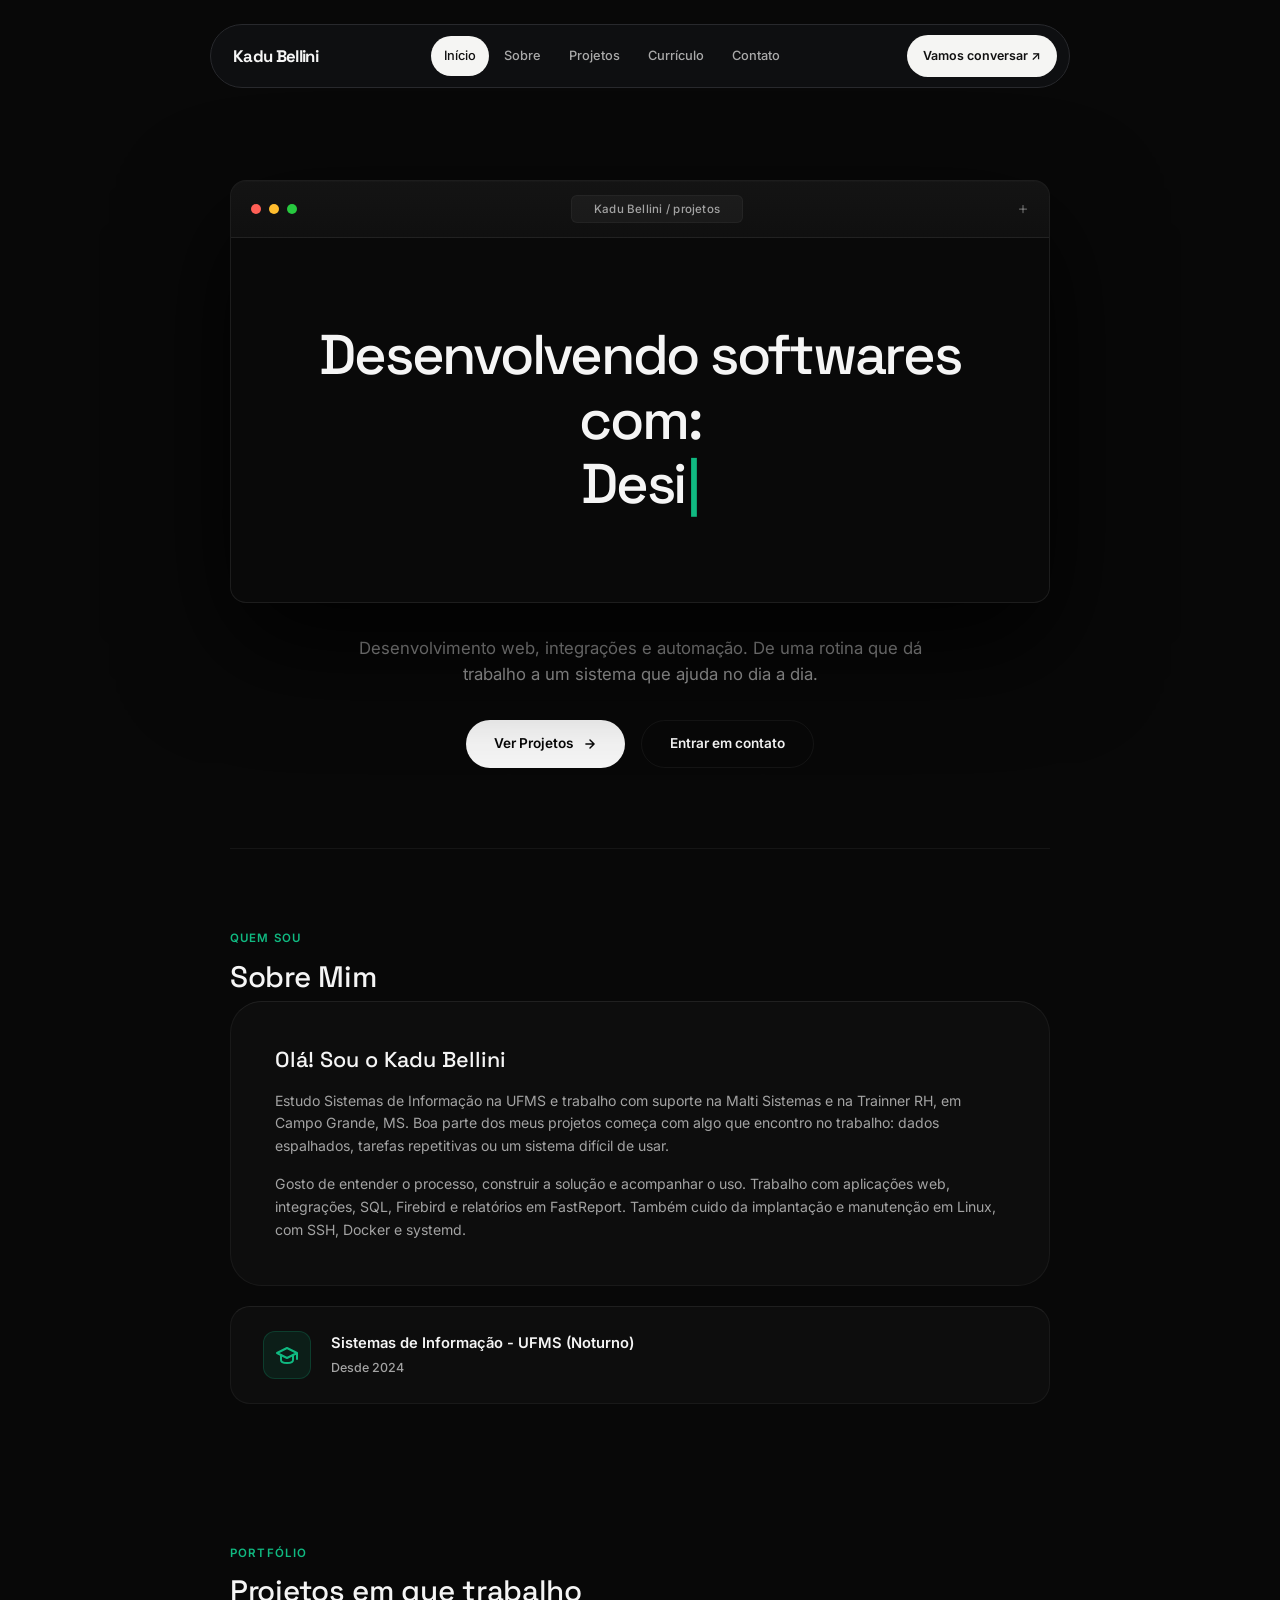
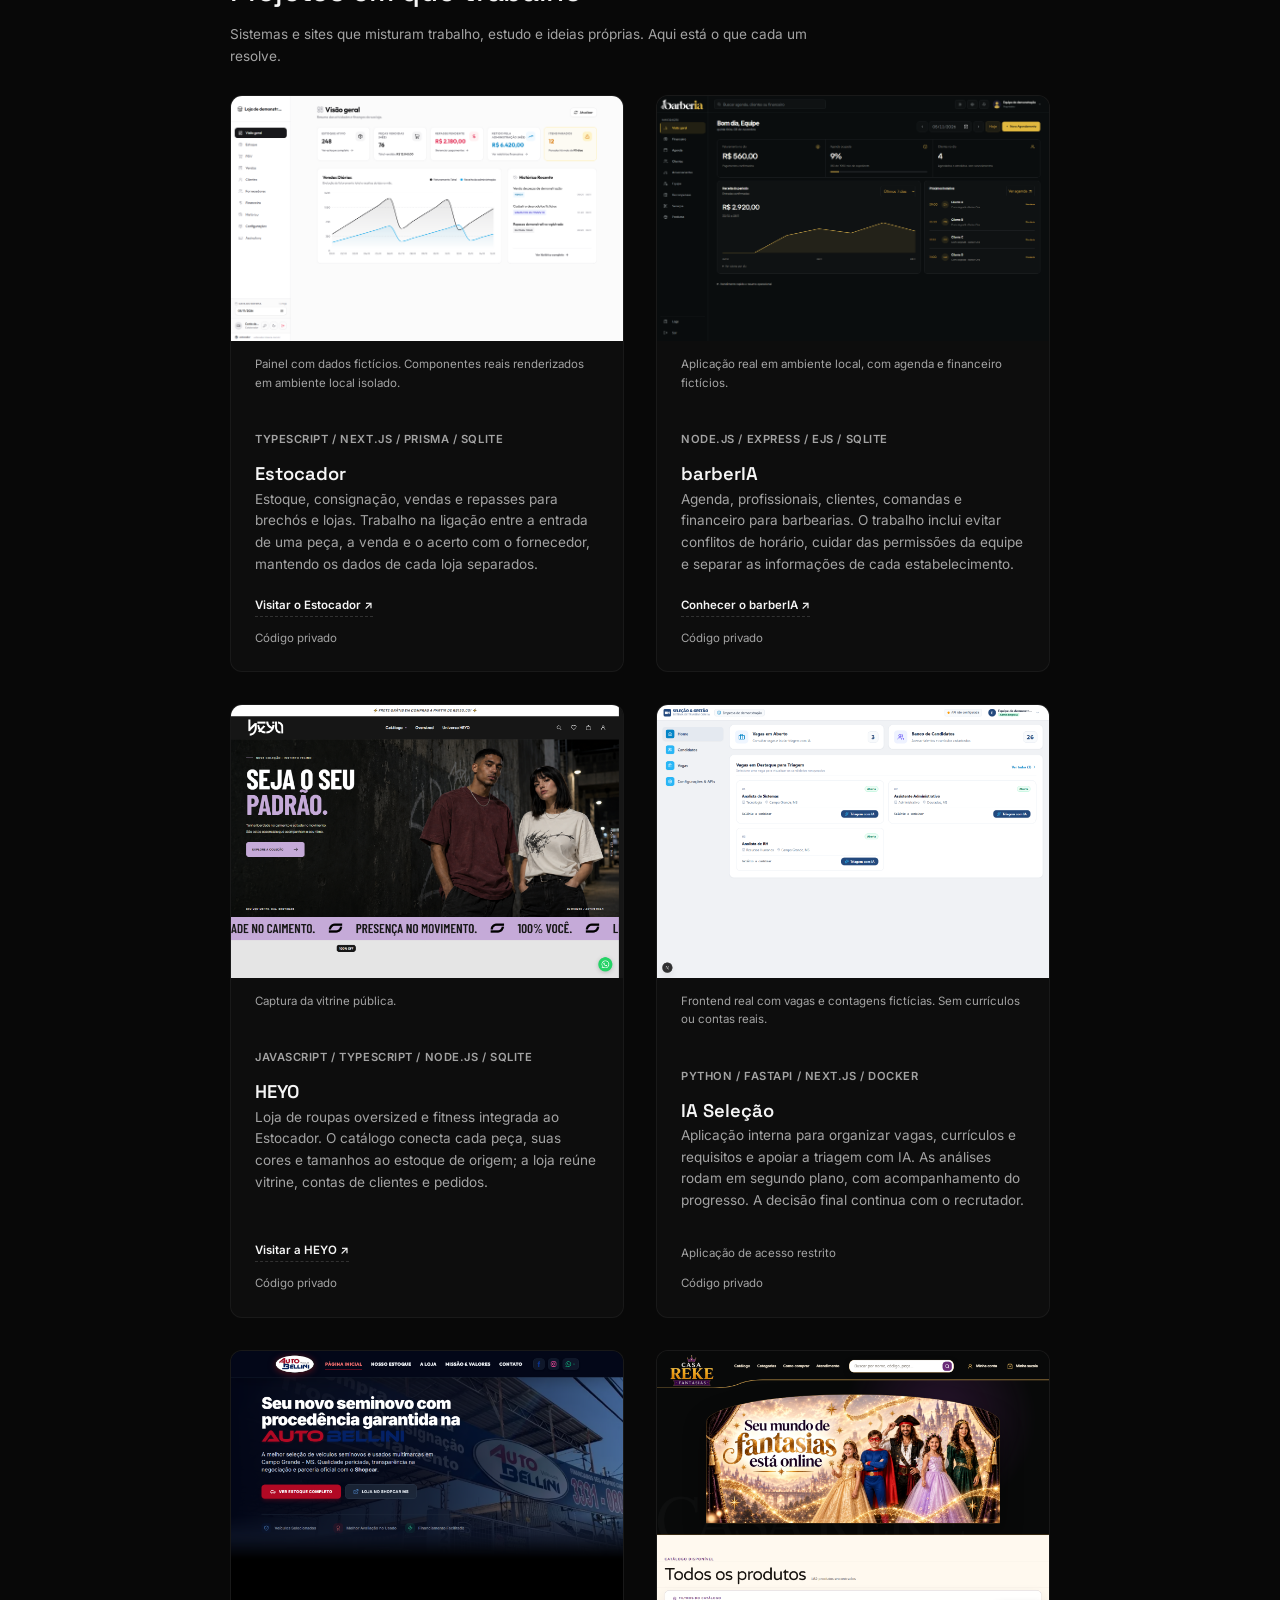
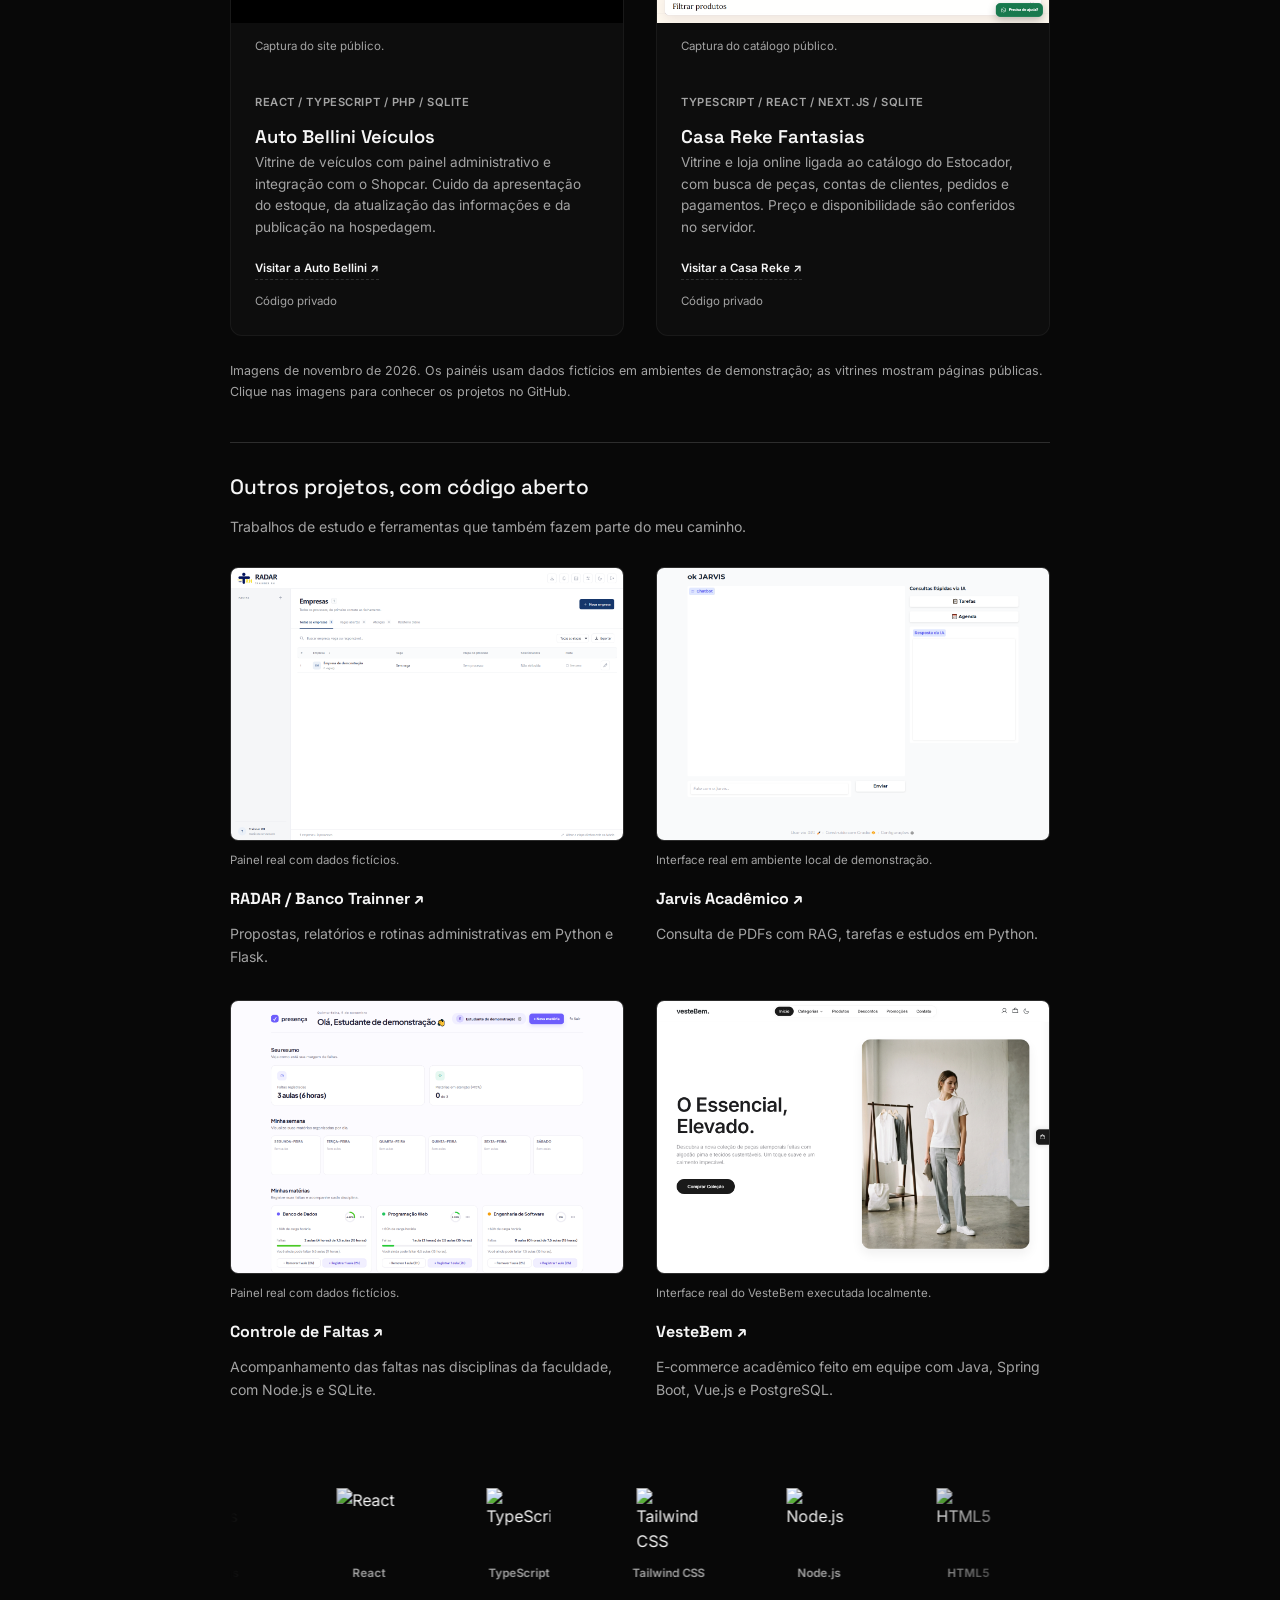
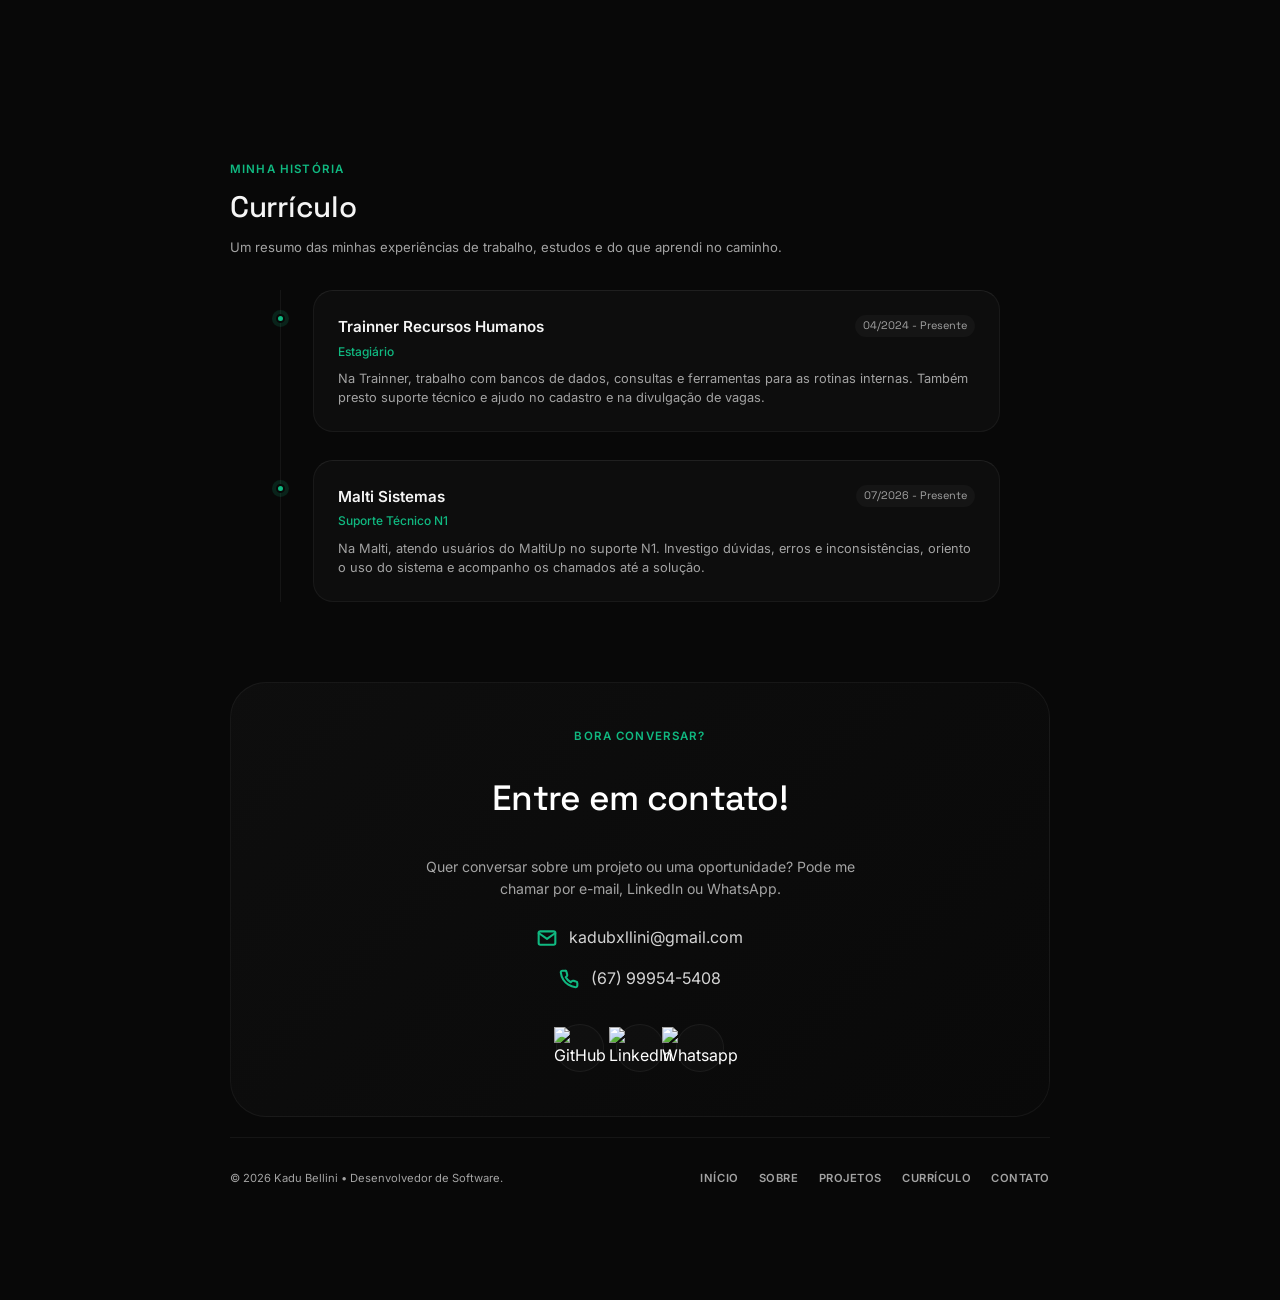
==== commit 09d2fd52: "Ajusta navegação e apresenta projetos abertos com imagens" ====
--- a/index.html
+++ b/index.html
@@ -19,7 +19,8 @@
       <span class="brand-title">Desenvolvedor de Software</span>
     </div>
     <div class="menu-capsule">
-      <nav class="menu-inner">
+      <nav class="menu-inner" aria-label="Navegação principal">
+        <span class="menu-indicator" aria-hidden="true"></span>
         <a href="#inicio" class="menu-tab active">Início</a>
         <a href="#sobre" class="menu-tab">Sobre</a>
         <a href="#projetos" class="menu-tab">Projetos</a>
@@ -27,7 +28,7 @@
         <a href="#contato" class="menu-tab">Contato</a>
       </nav>
     </div>
-    <div class="header-right-spacer"></div>
+    <a href="mailto:kadubxllini@gmail.com" class="header-contact">Vamos conversar <span aria-hidden="true">↗</span></a>
   </header>
 
   <main class="main-container">
@@ -116,37 +117,32 @@
 
       <div class="projetos-container">
         <article class="projeto-bloco">
-          <figure class="project-figure"><a href="assets/projects/estocador.png" target="_blank" rel="noopener noreferrer" aria-label="Ampliar imagem de Estocador"><img src="assets/projects/estocador.png" alt="Dashboard de Estocador" width="1440" height="1000" loading="lazy" decoding="async" /></a><figcaption>Painel com dados fictícios. Componentes reais renderizados em ambiente local isolado.</figcaption></figure>
+          <figure class="project-figure"><a href="https://github.com/kadubxllini/kadubxllini/blob/main/PROJETOS.md#estocador" target="_blank" rel="noopener noreferrer" aria-label="Ver no GitHub: Estocador"><img src="assets/projects/estocador.png" alt="Dashboard de Estocador" width="1440" height="1000" loading="lazy" decoding="async" /></a><figcaption>Painel com dados fictícios. Componentes reais renderizados em ambiente local isolado.</figcaption></figure>
           <div class="project-copy"><p class="projeto-tag">TypeScript / Next.js / Prisma / SQLite</p><h3 class="projeto-titulo">Estocador</h3><p class="projeto-descricao">Estoque, consignação, vendas e repasses para brechós e lojas. Trabalho na ligação entre a entrada de uma peça, a venda e o acerto com o fornecedor, mantendo os dados de cada loja separados.</p><div class="projeto-links"><a href="https://estocador.clasure.com.br" target="_blank" rel="noopener noreferrer" class="projeto-link-btn">Visitar o Estocador <span aria-hidden="true">↗</span></a></div><p class="project-private">Código privado</p></div>
         </article>
         <article class="projeto-bloco">
-          <figure class="project-figure"><a href="assets/projects/barberia.png" target="_blank" rel="noopener noreferrer" aria-label="Ampliar imagem de barberIA"><img src="assets/projects/barberia.png" alt="Dashboard de barberIA" width="1440" height="1000" loading="lazy" decoding="async" /></a><figcaption>Aplicação real em ambiente local, com agenda e financeiro fictícios.</figcaption></figure>
+          <figure class="project-figure"><a href="https://github.com/kadubxllini/kadubxllini/blob/main/PROJETOS.md#barberia" target="_blank" rel="noopener noreferrer" aria-label="Ver no GitHub: barberIA"><img src="assets/projects/barberia.png" alt="Dashboard de barberIA" width="1440" height="1000" loading="lazy" decoding="async" /></a><figcaption>Aplicação real em ambiente local, com agenda e financeiro fictícios.</figcaption></figure>
           <div class="project-copy"><p class="projeto-tag">Node.js / Express / EJS / SQLite</p><h3 class="projeto-titulo">barberIA</h3><p class="projeto-descricao">Agenda, profissionais, clientes, comandas e financeiro para barbearias. O trabalho inclui evitar conflitos de horário, cuidar das permissões da equipe e separar as informações de cada estabelecimento.</p><div class="projeto-links"><a href="https://barberia.clasure.com.br" target="_blank" rel="noopener noreferrer" class="projeto-link-btn">Conhecer o barberIA <span aria-hidden="true">↗</span></a></div><p class="project-private">Código privado</p></div>
         </article>
         <article class="projeto-bloco">
-          <figure class="project-figure"><a href="assets/projects/heyo.png" target="_blank" rel="noopener noreferrer" aria-label="Ampliar imagem de HEYO"><img src="assets/projects/heyo.png" alt="Site de HEYO" width="1440" height="1000" loading="lazy" decoding="async" /></a><figcaption>Captura da vitrine pública.</figcaption></figure>
+          <figure class="project-figure"><a href="https://github.com/kadubxllini/kadubxllini/blob/main/PROJETOS.md#heyo" target="_blank" rel="noopener noreferrer" aria-label="Ver no GitHub: HEYO"><img src="assets/projects/heyo.png" alt="Site de HEYO" width="1440" height="1000" loading="lazy" decoding="async" /></a><figcaption>Captura da vitrine pública.</figcaption></figure>
           <div class="project-copy"><p class="projeto-tag">JavaScript / TypeScript / Node.js / SQLite</p><h3 class="projeto-titulo">HEYO</h3><p class="projeto-descricao">Loja de roupas oversized e fitness integrada ao Estocador. O catálogo conecta cada peça, suas cores e tamanhos ao estoque de origem; a loja reúne vitrine, contas de clientes e pedidos.</p><div class="projeto-links"><a href="https://useheyo.com.br" target="_blank" rel="noopener noreferrer" class="projeto-link-btn">Visitar a HEYO <span aria-hidden="true">↗</span></a></div><p class="project-private">Código privado</p></div>
         </article>
         <article class="projeto-bloco">
-          <figure class="project-figure"><a href="assets/projects/ia-selecao.png" target="_blank" rel="noopener noreferrer" aria-label="Ampliar imagem de IA Seleção"><img src="assets/projects/ia-selecao.png" alt="Dashboard de IA Seleção" width="1440" height="1000" loading="lazy" decoding="async" /></a><figcaption>Frontend real com vagas e contagens fictícias. Sem currículos ou contas reais.</figcaption></figure>
+          <figure class="project-figure"><a href="https://github.com/kadubxllini/kadubxllini/blob/main/PROJETOS.md#ia-seleção" target="_blank" rel="noopener noreferrer" aria-label="Ver no GitHub: IA Seleção"><img src="assets/projects/ia-selecao.png" alt="Dashboard de IA Seleção" width="1440" height="1000" loading="lazy" decoding="async" /></a><figcaption>Frontend real com vagas e contagens fictícias. Sem currículos ou contas reais.</figcaption></figure>
           <div class="project-copy"><p class="projeto-tag">Python / FastAPI / Next.js / Docker</p><h3 class="projeto-titulo">IA Seleção</h3><p class="projeto-descricao">Aplicação interna para organizar vagas, currículos e requisitos e apoiar a triagem com IA. As análises rodam em segundo plano, com acompanhamento do progresso. A decisão final continua com o recrutador.</p><div class="projeto-links"><span class="project-private">Aplicação de acesso restrito</span></div><p class="project-private">Código privado</p></div>
         </article>
         <article class="projeto-bloco">
-          <figure class="project-figure"><a href="assets/projects/auto-bellini.png" target="_blank" rel="noopener noreferrer" aria-label="Ampliar imagem de Auto Bellini Veículos"><img src="assets/projects/auto-bellini.png" alt="Site de Auto Bellini Veículos" width="1440" height="1000" loading="lazy" decoding="async" /></a><figcaption>Captura do site público.</figcaption></figure>
+          <figure class="project-figure"><a href="https://github.com/kadubxllini/kadubxllini/blob/main/PROJETOS.md#auto-bellini-veículos" target="_blank" rel="noopener noreferrer" aria-label="Ver no GitHub: Auto Bellini Veículos"><img src="assets/projects/auto-bellini.png" alt="Site de Auto Bellini Veículos" width="1440" height="1000" loading="lazy" decoding="async" /></a><figcaption>Captura do site público.</figcaption></figure>
           <div class="project-copy"><p class="projeto-tag">React / TypeScript / PHP / SQLite</p><h3 class="projeto-titulo">Auto Bellini Veículos</h3><p class="projeto-descricao">Vitrine de veículos com painel administrativo e integração com o Shopcar. Cuido da apresentação do estoque, da atualização das informações e da publicação na hospedagem.</p><div class="projeto-links"><a href="https://autobelliniveiculos.com.br" target="_blank" rel="noopener noreferrer" class="projeto-link-btn">Visitar a Auto Bellini <span aria-hidden="true">↗</span></a></div><p class="project-private">Código privado</p></div>
         </article>
         <article class="projeto-bloco">
-          <figure class="project-figure"><a href="assets/projects/casa-reke.png" target="_blank" rel="noopener noreferrer" aria-label="Ampliar imagem de Casa Reke Fantasias"><img src="assets/projects/casa-reke.png" alt="Site de Casa Reke Fantasias" width="1440" height="1000" loading="lazy" decoding="async" /></a><figcaption>Captura do catálogo público.</figcaption></figure>
+          <figure class="project-figure"><a href="https://github.com/kadubxllini/kadubxllini/blob/main/PROJETOS.md#casa-reke-fantasias" target="_blank" rel="noopener noreferrer" aria-label="Ver no GitHub: Casa Reke Fantasias"><img src="assets/projects/casa-reke.png" alt="Site de Casa Reke Fantasias" width="1440" height="1000" loading="lazy" decoding="async" /></a><figcaption>Captura do catálogo público.</figcaption></figure>
           <div class="project-copy"><p class="projeto-tag">TypeScript / React / Next.js / SQLite</p><h3 class="projeto-titulo">Casa Reke Fantasias</h3><p class="projeto-descricao">Vitrine e loja online ligada ao catálogo do Estocador, com busca de peças, contas de clientes, pedidos e pagamentos. Preço e disponibilidade são conferidos no servidor.</p><div class="projeto-links"><a href="https://fantasias.clasure.com.br" target="_blank" rel="noopener noreferrer" class="projeto-link-btn">Visitar a Casa Reke <span aria-hidden="true">↗</span></a></div><p class="project-private">Código privado</p></div>
         </article>
       </div>
-      <p class="project-note">Imagens de novembro de 2026. Os painéis usam dados fictícios em ambientes de demonstração; as vitrines mostram páginas públicas. Clique nas imagens para ampliar.</p>
-      <div class="public-projects"><h3>Outros projetos, com código aberto</h3><p>Trabalhos de estudo e ferramentas que também fazem parte do meu caminho.</p><ul>
-<li><a href="https://github.com/kadubxllini/banco-trainner">RADAR / Banco Trainner</a> - Propostas, relatórios e rotinas administrativas em Python e Flask.</li>
-<li><a href="https://github.com/kadubxllini/projeto_jarvis">Jarvis Acadêmico</a> - Consulta de PDFs com RAG, tarefas e estudos em Python.</li>
-<li><a href="https://github.com/kadubxllini/presenca">Controle de Faltas</a> - Acompanhamento das faltas da faculdade com Node.js e SQLite.</li>
-<li><a href="https://github.com/gDABLIUolf/progweb-lojaonline">VesteBem</a> - E-commerce acadêmico feito em equipe com Java, Spring Boot, Vue.js e PostgreSQL.</li>
-</ul></div>
+      <p class="project-note">Imagens de novembro de 2026. Os painéis usam dados fictícios em ambientes de demonstração; as vitrines mostram páginas públicas. Clique nas imagens para conhecer os projetos no GitHub.</p>
+      <div class="public-projects"><h3>Outros projetos, com código aberto</h3><p>Trabalhos de estudo e ferramentas que também fazem parte do meu caminho.</p><div class="public-project-grid"><article class="public-project-card"><a href="https://github.com/kadubxllini/banco-trainner" target="_blank" rel="noopener noreferrer" class="public-project-image" aria-label="Ver RADAR / Banco Trainner no GitHub"><img src="assets/projects/radar.png" alt="Interface de RADAR / Banco Trainner" loading="lazy" decoding="async" /></a><p class="public-image-caption">Painel real com dados fictícios.</p><h4><a href="https://github.com/kadubxllini/banco-trainner" target="_blank" rel="noopener noreferrer">RADAR / Banco Trainner <span aria-hidden="true">↗</span></a></h4><p>Propostas, relatórios e rotinas administrativas em Python e Flask.</p></article><article class="public-project-card"><a href="https://github.com/kadubxllini/projeto_jarvis" target="_blank" rel="noopener noreferrer" class="public-project-image" aria-label="Ver Jarvis Acadêmico no GitHub"><img src="assets/projects/jarvis.png" alt="Interface de Jarvis Acadêmico" loading="lazy" decoding="async" /></a><p class="public-image-caption">Interface real em ambiente local de demonstração.</p><h4><a href="https://github.com/kadubxllini/projeto_jarvis" target="_blank" rel="noopener noreferrer">Jarvis Acadêmico <span aria-hidden="true">↗</span></a></h4><p>Consulta de PDFs com RAG, tarefas e estudos em Python.</p></article><article class="public-project-card"><a href="https://github.com/kadubxllini/presenca" target="_blank" rel="noopener noreferrer" class="public-project-image" aria-label="Ver Controle de Faltas no GitHub"><img src="assets/projects/presenca.png" alt="Interface de Controle de Faltas" loading="lazy" decoding="async" /></a><p class="public-image-caption">Painel real com dados fictícios.</p><h4><a href="https://github.com/kadubxllini/presenca" target="_blank" rel="noopener noreferrer">Controle de Faltas <span aria-hidden="true">↗</span></a></h4><p>Acompanhamento das faltas nas disciplinas da faculdade, com Node.js e SQLite.</p></article><article class="public-project-card"><a href="https://github.com/gDABLIUolf/progweb-lojaonline" target="_blank" rel="noopener noreferrer" class="public-project-image" aria-label="Ver VesteBem no GitHub"><img src="assets/projects/vestebem.png" alt="Página inicial do site VesteBem" loading="lazy" decoding="async" /></a><p class="public-image-caption">Interface real do VesteBem executada localmente.</p><h4><a href="https://github.com/gDABLIUolf/progweb-lojaonline" target="_blank" rel="noopener noreferrer">VesteBem <span aria-hidden="true">↗</span></a></h4><p>E-commerce acadêmico feito em equipe com Java, Spring Boot, Vue.js e PostgreSQL.</p></article></div></div>
       <!-- CARROSSEL DE HABILIDADES -->
       <div class="skills-carousel-container" id="skills-carousel">
         <div class="skills-carousel-track" id="skills-track">
--- a/assets/css/style.css
+++ b/assets/css/style.css
@@ -50,106 +50,6 @@
 /* ============================================================
    HEADER - Branding à esquerda + cápsula centralizada
    ============================================================ */
-
-.header-container {
-  position: fixed;
-  top: 42px;
-  left: 0;
-  width: 100%;
-  padding: 0 6%;
-  display: flex;
-  justify-content: space-between;
-  align-items: center;
-  z-index: 1000;
-  background: transparent;
-  transition: opacity 0.3s ease;
-}
-
-/* Espaçador invisível para manter o centro perfeito da cápsula */
-.header-right-spacer {
-  display: none;
-}
-
-.branding {
-  display: flex;
-  flex-direction: column;
-  gap: 2px;
-  background: rgba(22, 22, 22, 0.65);
-  border: 1px solid rgba(255, 255, 255, 0.05);
-  box-shadow: inset 0 1px 1px rgba(255, 255, 255, 0.03);
-  border-radius: 14px;
-  padding: 8px 18px;
-  backdrop-filter: blur(12px);
-  -webkit-backdrop-filter: blur(12px);
-}
-
-.brand-name {
-  font-family: var(--font-sans);
-  font-size: 1.15rem;
-  font-weight: 600;
-  color: var(--text-main);
-  text-decoration: none;
-  letter-spacing: -0.01em;
-  transition: opacity 0.2s ease;
-}
-
-.brand-name:hover {
-  opacity: 0.9;
-}
-
-.brand-title {
-  font-family: var(--font-sans);
-  font-size: 0.75rem;
-  font-weight: 500;
-  color: var(--text-muted);
-  letter-spacing: 0.01em;
-}
-
-/* Cápsula de navegação - posicionada absolutamente no centro */
-.menu-capsule {
-  display: flex;
-  align-items: center;
-  background: rgba(22, 22, 22, 0.65);
-  border: 1px solid rgba(255, 255, 255, 0.05);
-  box-shadow: inset 0 1px 1px rgba(255, 255, 255, 0.03);
-  border-radius: 100px;
-  padding: 6px;
-  position: absolute;
-  left: 50%;
-  top: 50%;
-  transform: translate(-50%, -50%);
-  z-index: 1010;
-  backdrop-filter: blur(12px);
-  -webkit-backdrop-filter: blur(12px);
-}
-
-.menu-inner {
-  display: flex;
-  gap: 4px;
-  position: relative;
-}
-
-.menu-tab {
-  color: var(--text-muted);
-  font-size: 0.72rem;
-  font-weight: 600;
-  text-decoration: none;
-  padding: 8px 13px;
-  border-radius: 100px;
-  transition: all 0.25s ease;
-  position: relative;
-  display: inline-block;
-}
-
-.menu-tab:hover {
-  color: var(--text-main);
-}
-
-.menu-tab.active {
-  color: var(--text-main);
-  background: rgba(255, 255, 255, 0.06);
-  border: 1px solid rgba(255, 255, 255, 0.03);
-}
 
 /* ============================================================
    LAYOUT - Container principal e seções
@@ -993,3 +893,69 @@
 .footer-nav { flex-wrap: wrap; justify-content: center; }
 @media (max-width: 768px) { footer { flex-direction: column; align-items: center; text-align: center; } .footer-nav { gap: 16px; } }
 @media (prefers-reduced-motion: reduce) { .skills-carousel-track { width: 100%; } .skills-carousel-group { flex-wrap: wrap; justify-content: center; width: 100%; } .skills-carousel-group + .skills-carousel-group { display: none; } }
+
+/* Barra única, com seleção deslizante sem alterar as medidas dos links. */
+.header-container { position: fixed; top: 24px; left: 50%; transform: translateX(-50%); width: min(1120px, calc(100% - 48px)); padding: 10px 12px 10px 24px; display: flex; align-items: center; justify-content: space-between; gap: 24px; z-index: 1000; background: rgba(15, 16, 19, .94); border: 1px solid #28292d; border-radius: 999px; backdrop-filter: blur(16px); -webkit-backdrop-filter: blur(16px); }
+.branding { display: flex; flex-direction: column; flex-shrink: 0; gap: 0; padding: 0; border: 0; background: none; box-shadow: none; backdrop-filter: none; }
+.brand-name { font-family: var(--font-display); font-size: 1.05rem; font-weight: 700; letter-spacing: -.04em; text-decoration: none; color: #f5f5f5; }
+.brand-title { color: #a3a3a3; font-size: .65rem; line-height: 1.4; }
+.menu-capsule { display: flex; position: static; transform: none; padding: 0; border: 0; background: none; box-shadow: none; backdrop-filter: none; min-width: 0; }
+.menu-inner { display: flex; position: relative; gap: 2px; isolation: isolate; }
+.menu-tab { display: block; position: relative; z-index: 1; padding: 10px 14px; font-size: .8rem; line-height: 1.5; font-weight: 500; text-decoration: none; white-space: nowrap; color: #aaa; border: 0; border-radius: 999px; background: transparent; transition: color 180ms ease; }
+.menu-tab:hover { color: #fff; }
+.menu-tab.active { color: #111; background: transparent; border: 0; }
+.menu-indicator { position: absolute; top: 0; bottom: 0; left: 0; width: var(--indicator-width, 59px); transform: translateX(var(--indicator-x, 0px)); z-index: 0; background: #f5f5f3; border-radius: 999px; pointer-events: none; }
+.menu-inner.is-ready .menu-indicator { transition: transform 280ms cubic-bezier(.22,.68,.25,1), width 280ms cubic-bezier(.22,.68,.25,1); }
+.header-contact { flex-shrink: 0; padding: 12px 18px; border-radius: 999px; color: #111; background: #f5f5f3; text-decoration: none; font-size: .8rem; font-weight: 600; white-space: nowrap; }
+.header-contact:hover { background: #dededb; }
+@media (max-width: 1000px) { .header-container { gap: 12px; } .menu-tab { padding: 10px 11px; } .header-contact { padding: 12px 14px; font-size: .75rem; } }
+@media (max-width: 768px) { .header-container { top: 12px; width: calc(100% - 24px); padding: 14px 12px 10px; border-radius: 26px; flex-wrap: wrap; justify-content: center; gap: 12px; } .branding { flex: 1; padding-left: 8px; align-items: flex-start; } .brand-name { font-size: 1rem; } .brand-title { font-size: .6rem; } .header-contact { padding: 9px 12px; font-size: .7rem; } .menu-capsule { order: 3; width: 100%; justify-content: center; } .menu-inner { width: 100%; justify-content: space-between; gap: 0; } .menu-tab { font-size: .72rem; padding: 9px 12px; text-align: center; } }
+@media (max-width: 360px) { .menu-tab { padding: 9px 8px; font-size: .68rem; } }
+@media (prefers-reduced-motion: reduce) { .menu-inner.is-ready .menu-indicator { transition: none; } }
+@media (max-width: 768px) { .header-container { flex-direction: row; } .branding { width: auto; text-align: left; } }
+/* Barra compacta, com largura determinada pelo conteúdo. */
+.header-container { width: max-content; max-width: calc(100% - 40px); gap: 24px; padding: 8px 10px 8px 20px; }
+.brand-title { display: none; }
+.menu-tab { padding: 9px 12px; }
+.header-contact { padding: 10px 15px; }
+@media (max-width: 1000px) { .header-container { gap: 18px; } .menu-tab { padding: 9px 10px; } }
+@media (max-width: 768px) { .header-container { width: min(440px, calc(100% - 24px)); max-width: none; gap: 10px; padding: 12px 10px 8px; } .branding { padding-left: 6px; } .header-contact { padding: 8px 11px; } .menu-tab { padding: 8px 10px; } }
+@media (max-width: 360px) { .menu-tab { padding: 8px; } }
+/* Largura intermediária para dar mais respiro à navegação. */
+@media (min-width: 769px) {
+  .header-container { width: min(940px, calc(100% - 48px)); gap: 28px; padding: 11px 12px 11px 24px; }
+  .brand-name { font-size: 1.1rem; }
+  .menu-tab { padding: 11px 15px; font-size: .82rem; }
+  .header-contact { padding: 12px 18px; font-size: .8rem; }
+}
+@media (min-width: 769px) and (max-width: 1000px) {
+  .header-container { gap: 16px; }
+  .menu-tab { padding: 10px 12px; }
+}
+@media (min-width: 769px) {
+  .header-container { width: min(860px, calc(100% - 48px)); gap: 22px; padding: 10px 12px 10px 22px; }
+  .brand-name { font-size: 1.05rem; }
+  .menu-tab { padding: 10px 13px; font-size: .8rem; }
+  .header-contact { padding: 11px 16px; font-size: .78rem; }
+}
+
+.public-project-grid { display: grid; grid-template-columns: repeat(2, minmax(0, 1fr)); gap: 32px; margin-top: 28px; }
+.public-project-card { min-width: 0; }
+.public-project-image { display: block; overflow: hidden; border-radius: 16px; background: #171717; border: 1px solid var(--border-hover); }
+.public-project-image img { display: block; width: 100%; aspect-ratio: 16 / 10; object-fit: contain; transition: transform 220ms ease; }
+.public-project-image:hover img { transform: scale(1.025); }
+.public-project-image.catalog-image { background: #f3f2ef; }
+.public-project-image.catalog-image img { object-fit: contain; }
+.public-project-card h4 { margin-top: 16px; font-size: 1rem; font-family: var(--font-display); }
+.public-project-card h4 a { text-decoration: none; }
+.public-project-card h4 a:hover { text-decoration: underline; }
+.public-project-card .public-image-caption { font-size: .72rem; margin-top: 10px; }
+@media (max-width: 600px) { .public-project-grid { grid-template-columns: minmax(0, 1fr); gap: 28px; } }
+/* Capturas sem proporção forçada ou molduras sobrepostas. */
+.projeto-bloco { border-radius: 12px; }
+.project-figure { padding: 0; }
+.project-figure a { border-radius: 0; background: transparent; }
+.project-figure img, .public-project-image img { width: 100%; height: auto; aspect-ratio: auto; object-fit: initial; border-radius: 0; transform: none; }
+.project-figure a:hover img, .public-project-image:hover img { transform: none; }
+.project-figure figcaption { padding: 14px 24px 0; }
+.public-project-image { border-radius: 8px; background: transparent; }
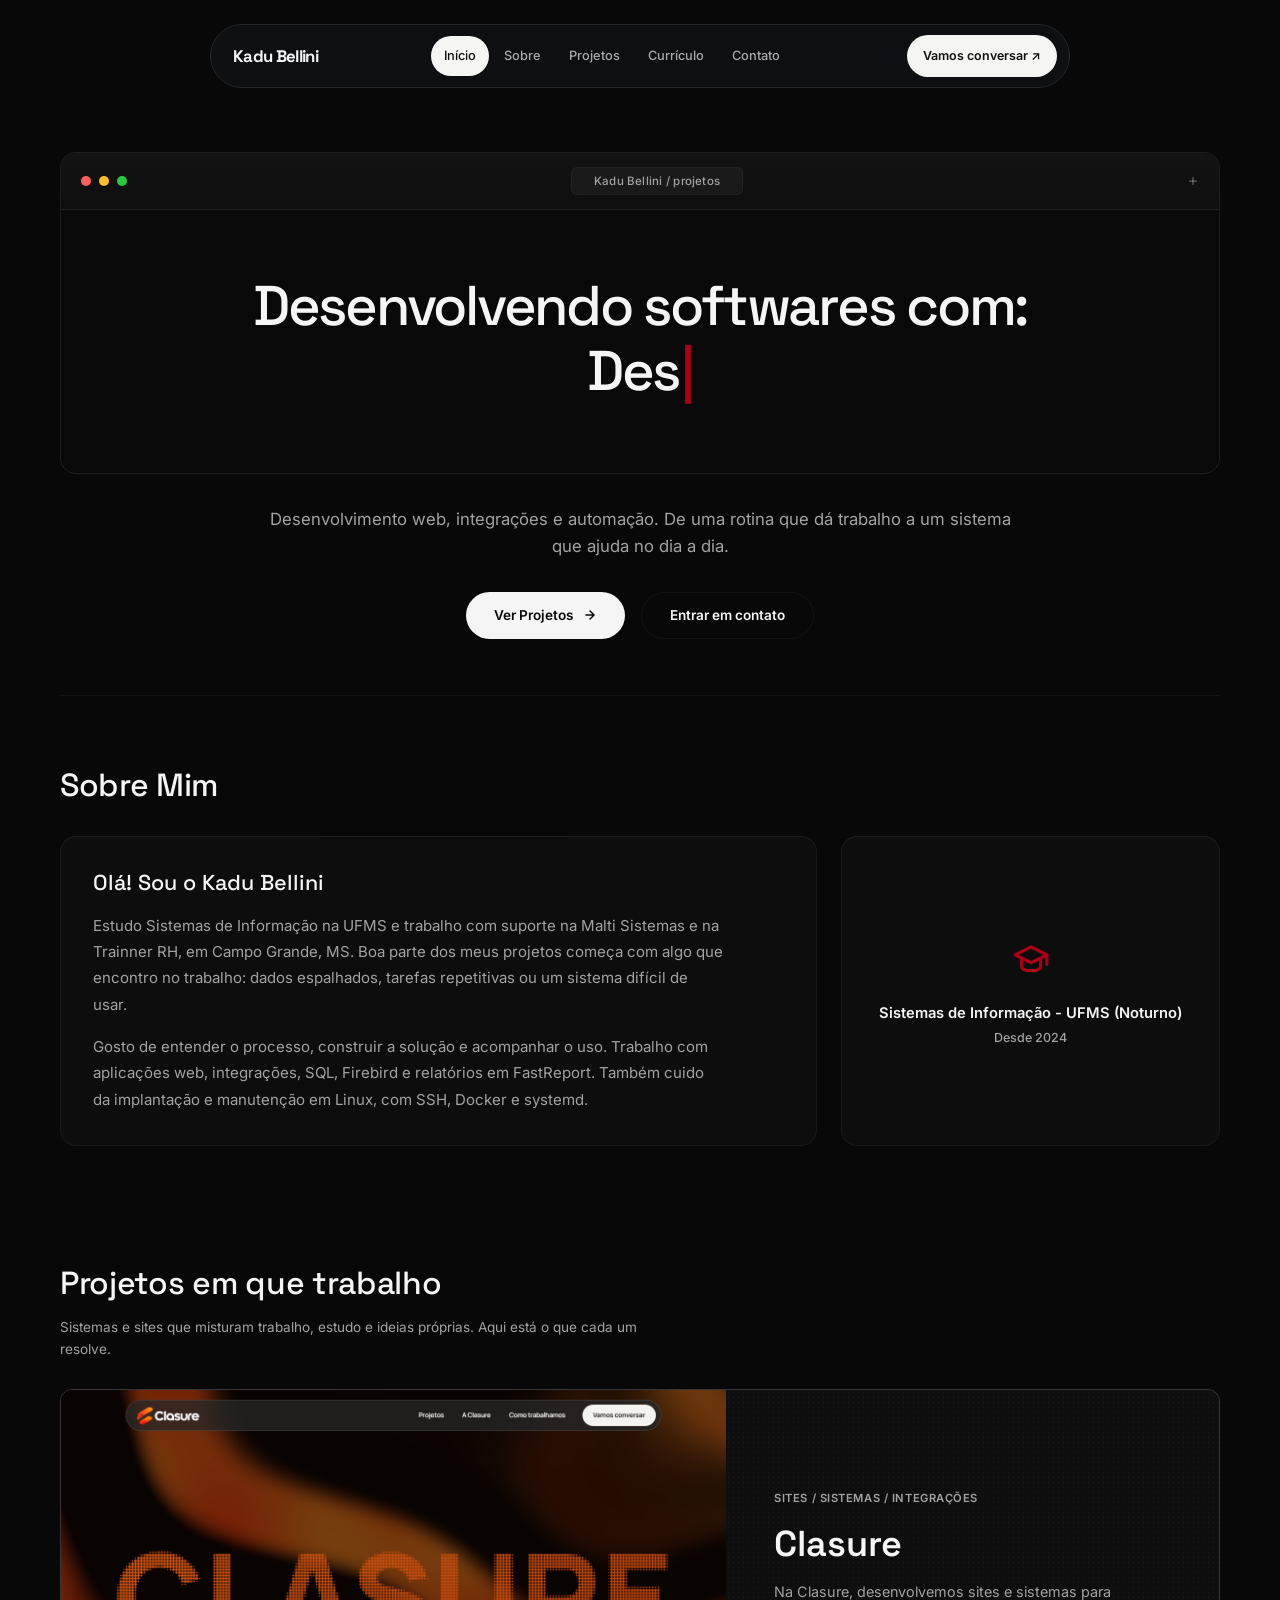
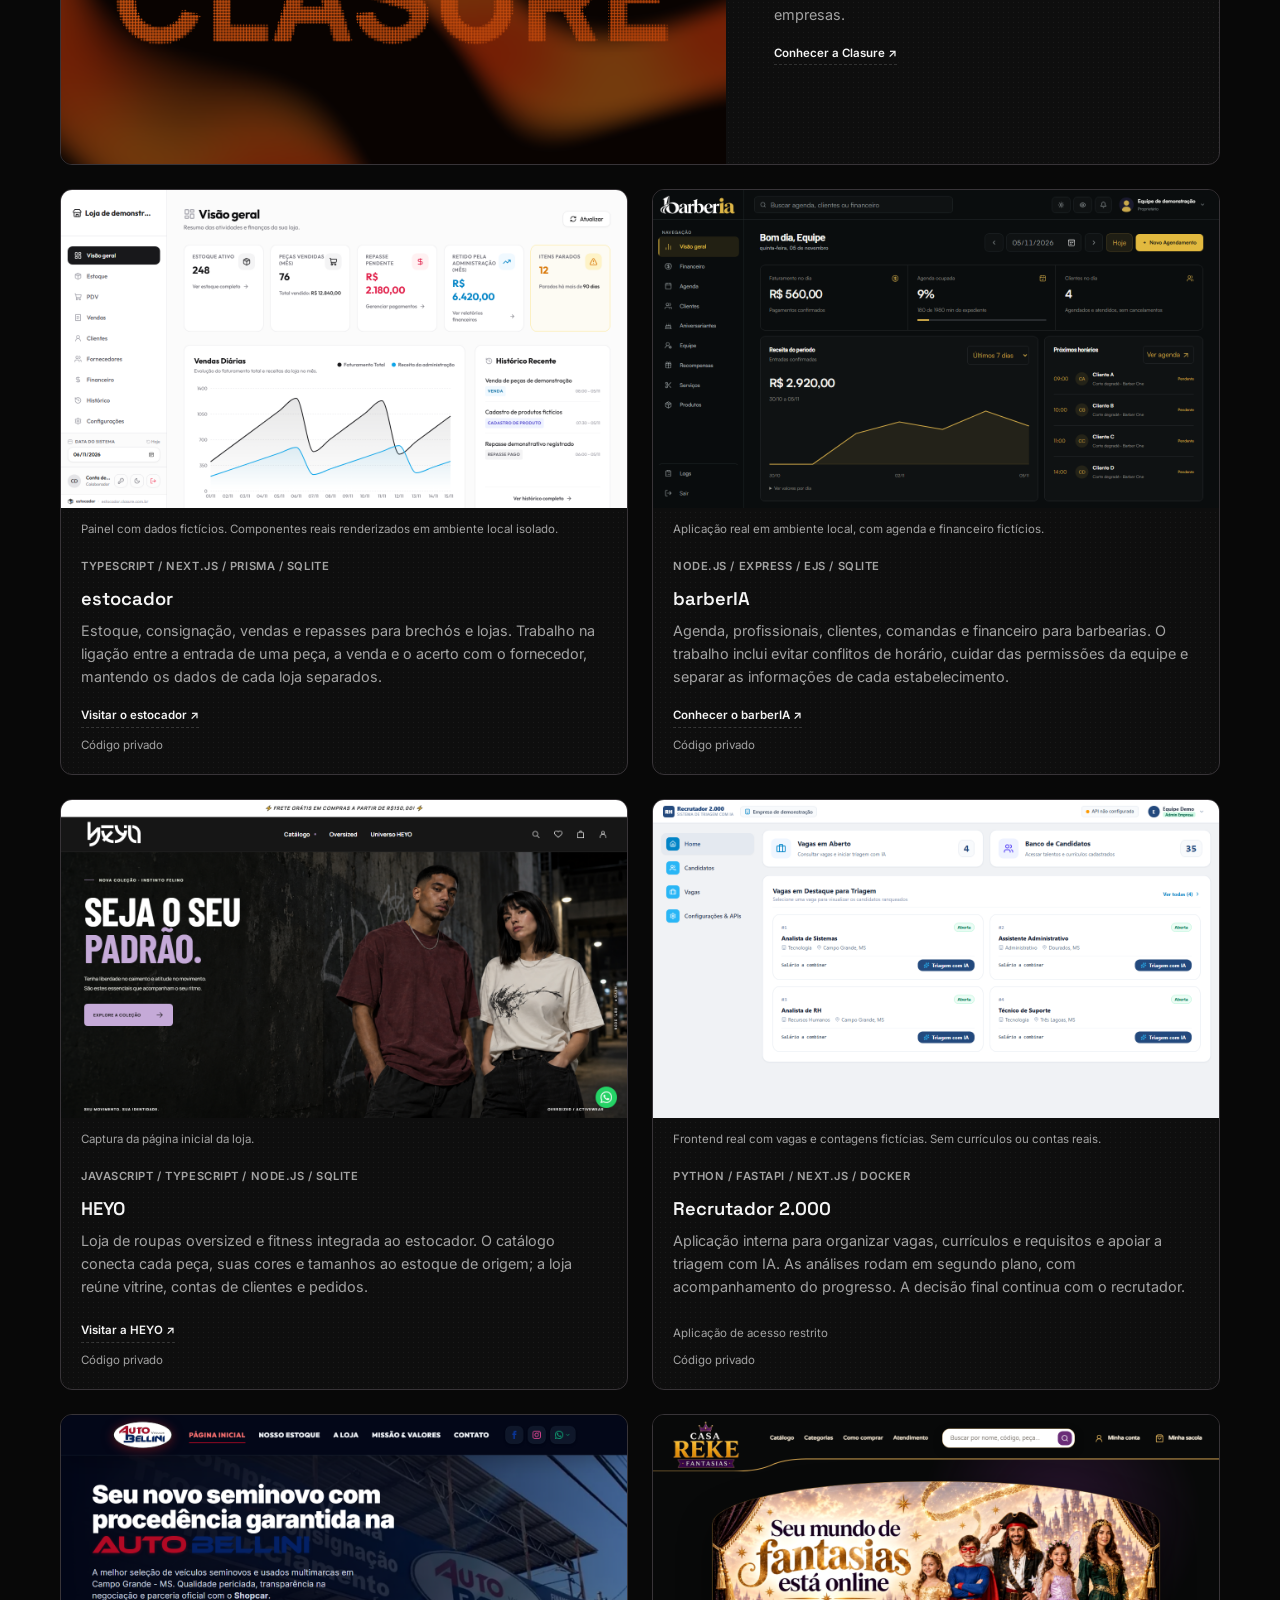
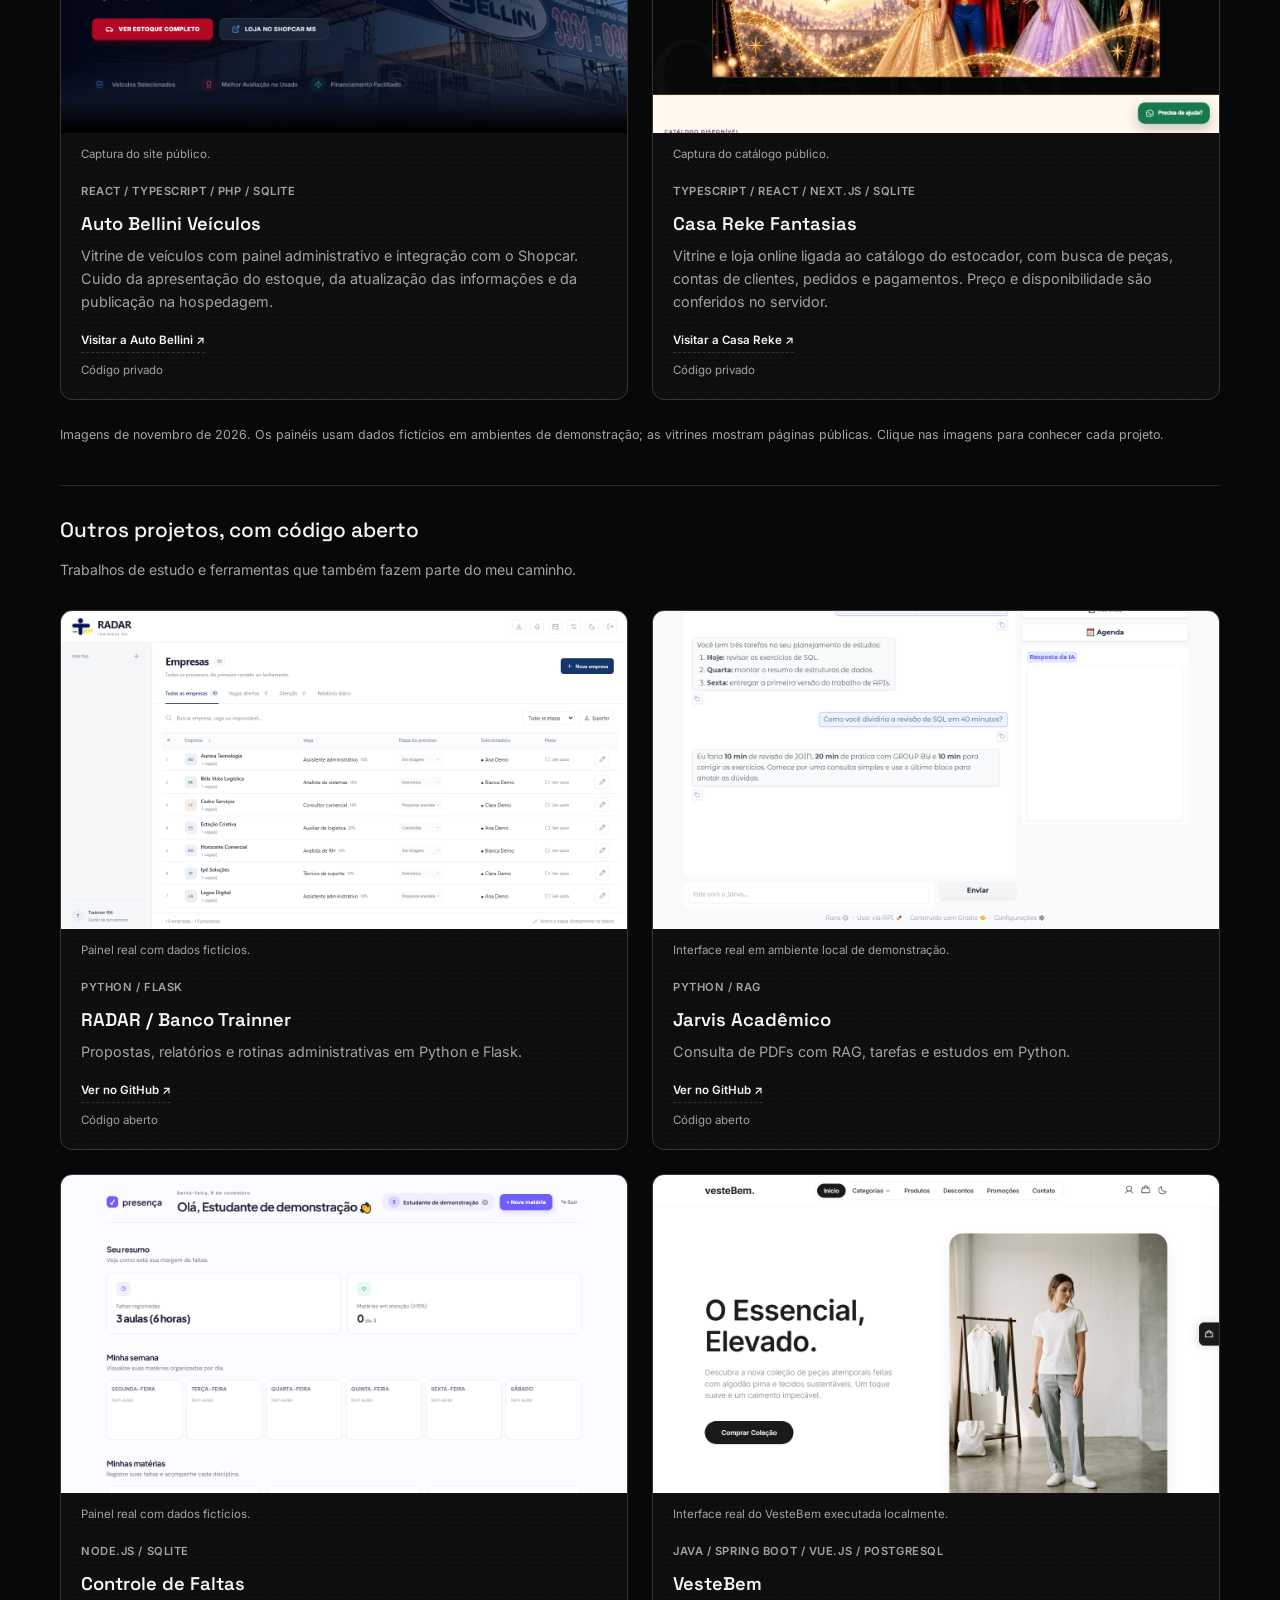
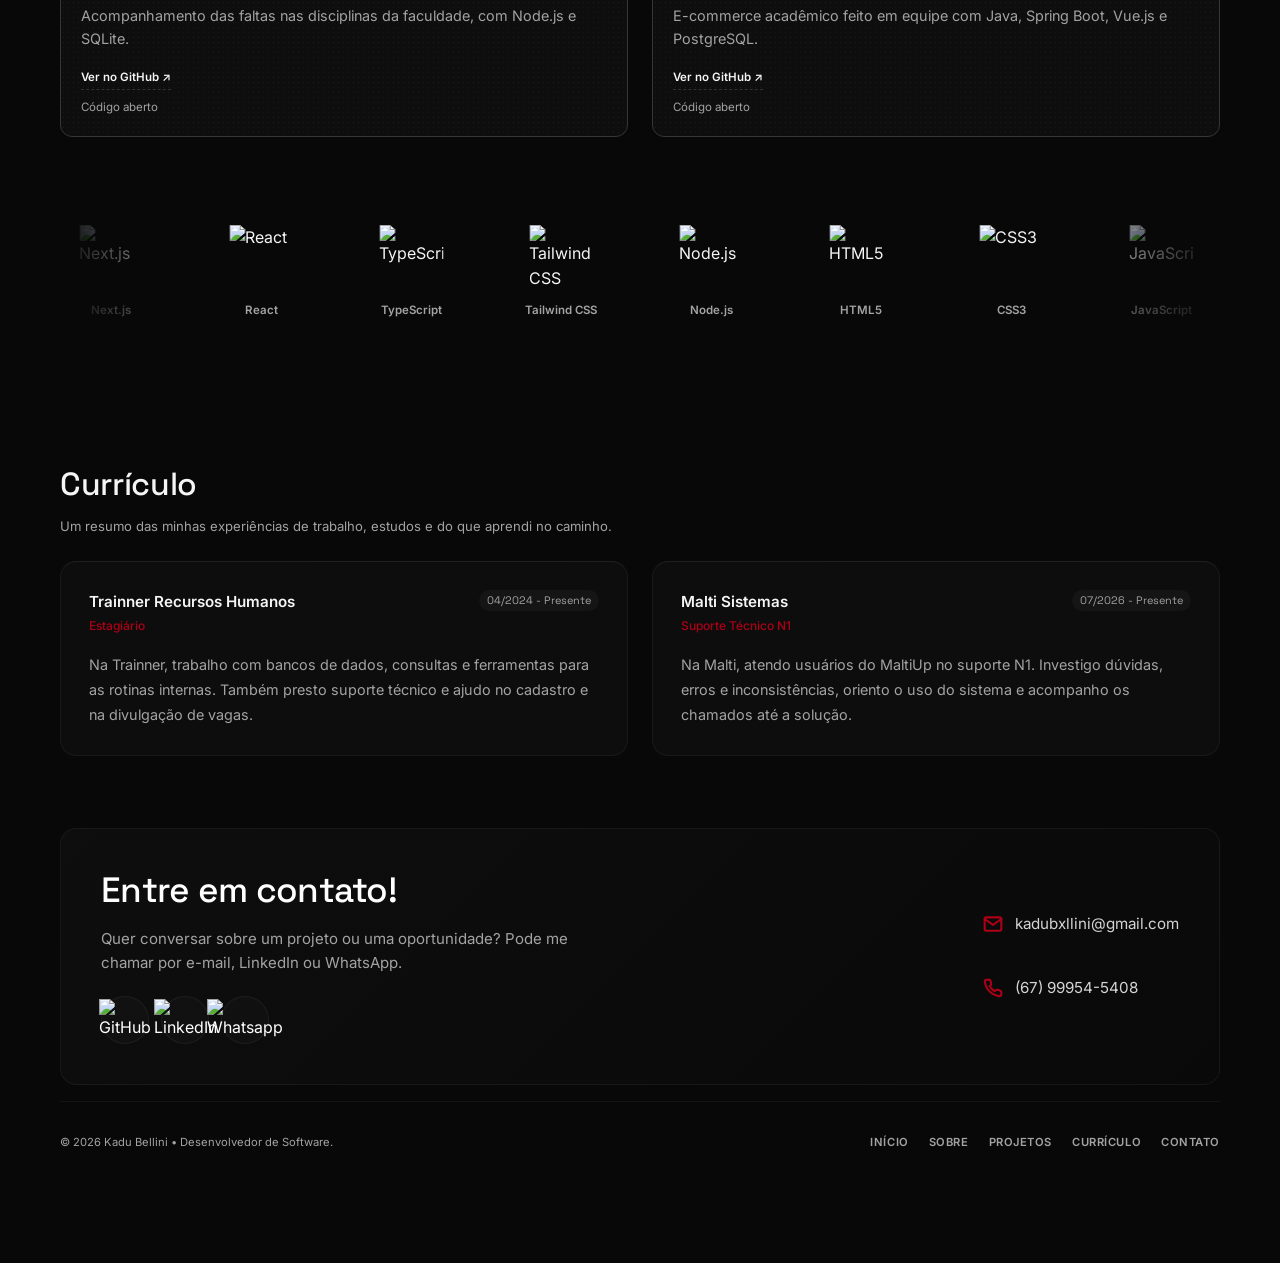
==== commit e07b01d7: "Atualiza vitrine e suaviza a rolagem do portfólio" ====
--- a/index.html
+++ b/index.html
@@ -6,8 +6,8 @@
   <meta name="viewport" content="width=device-width, initial-scale=1.0" />
   <title>Kadu Bellini | Desenvolvimento web e automação</title>
   <meta name="description" content="Projetos de Kadu Bellini: desenvolvimento web, integrações, automação e manutenção de aplicações. Sistemas de Informação na UFMS, Campo Grande, MS." />
-  <link rel="stylesheet" href="assets/css/style.css" />
-  <script src="assets/js/main.js" defer></script>
+  <link rel="stylesheet" href="assets/css/style.css?v=clasure-capture" />
+  <script src="assets/js/main.js?v=scroll-performance" defer></script>
 </head>
 
 <body>
@@ -92,7 +92,7 @@
 
       <div class="about-academic-box">
         <div class="academic-icon">
-          <svg width="24" height="24" viewBox="0 0 24 24" fill="none" stroke="currentColor" stroke-width="2"
+          <svg width="38" height="38" viewBox="0 0 24 24" fill="none" stroke="currentColor" stroke-width="2"
             stroke-linecap="round" stroke-linejoin="round">
             <path d="M22 10v6M2 10l10-5 10 5-10 5z" />
             <path d="M6 12v5c0 2 2 3 6 3s6-1 6-3v-5" />
@@ -116,33 +116,98 @@
       </div>
 
       <div class="projetos-container">
-        <article class="projeto-bloco">
-          <figure class="project-figure"><a href="https://github.com/kadubxllini/kadubxllini/blob/main/PROJETOS.md#estocador" target="_blank" rel="noopener noreferrer" aria-label="Ver no GitHub: Estocador"><img src="assets/projects/estocador.png" alt="Dashboard de Estocador" width="1440" height="1000" loading="lazy" decoding="async" /></a><figcaption>Painel com dados fictícios. Componentes reais renderizados em ambiente local isolado.</figcaption></figure>
-          <div class="project-copy"><p class="projeto-tag">TypeScript / Next.js / Prisma / SQLite</p><h3 class="projeto-titulo">Estocador</h3><p class="projeto-descricao">Estoque, consignação, vendas e repasses para brechós e lojas. Trabalho na ligação entre a entrada de uma peça, a venda e o acerto com o fornecedor, mantendo os dados de cada loja separados.</p><div class="projeto-links"><a href="https://estocador.clasure.com.br" target="_blank" rel="noopener noreferrer" class="projeto-link-btn">Visitar o Estocador <span aria-hidden="true">↗</span></a></div><p class="project-private">Código privado</p></div>
-        </article>
-        <article class="projeto-bloco">
-          <figure class="project-figure"><a href="https://github.com/kadubxllini/kadubxllini/blob/main/PROJETOS.md#barberia" target="_blank" rel="noopener noreferrer" aria-label="Ver no GitHub: barberIA"><img src="assets/projects/barberia.png" alt="Dashboard de barberIA" width="1440" height="1000" loading="lazy" decoding="async" /></a><figcaption>Aplicação real em ambiente local, com agenda e financeiro fictícios.</figcaption></figure>
+        <article class="projeto-bloco projeto-destaque">
+          <figure class="project-figure">
+            <a href="https://clasure.com.br/" target="_blank" rel="noopener noreferrer" aria-label="Visitar o site da Clasure">
+              <img src="assets/projects/clasure.png?v=clasure-fluid" alt="Página inicial da Clasure" width="1366" height="768" loading="lazy" decoding="async" />
+            </a>
+          </figure>
+          <div class="project-copy">
+            <p class="projeto-tag">Sites / Sistemas / Integrações</p>
+            <h3 class="projeto-titulo">Clasure</h3>
+            <p class="projeto-descricao">Na Clasure, desenvolvemos sites e sistemas para empresas.</p>
+            <div class="projeto-links"><a href="https://clasure.com.br/" target="_blank" rel="noopener noreferrer" class="projeto-link-btn">Conhecer a Clasure <span aria-hidden="true">↗</span></a></div>
+          </div>
+        </article>
+        <article class="projeto-bloco">
+          <figure class="project-figure"><a href="https://github.com/kadubxllini/kadubxllini/blob/main/PROJETOS.md#estocador" target="_blank" rel="noopener noreferrer" aria-label="Ver no GitHub: estocador"><img src="assets/projects/estocador.png?v=desktop-1366" alt="Dashboard do estocador" width="1366" height="768" loading="lazy" decoding="async" /></a><figcaption>Painel com dados fictícios. Componentes reais renderizados em ambiente local isolado.</figcaption></figure>
+          <div class="project-copy"><p class="projeto-tag">TypeScript / Next.js / Prisma / SQLite</p><h3 class="projeto-titulo">estocador</h3><p class="projeto-descricao">Estoque, consignação, vendas e repasses para brechós e lojas. Trabalho na ligação entre a entrada de uma peça, a venda e o acerto com o fornecedor, mantendo os dados de cada loja separados.</p><div class="projeto-links"><a href="https://estocador.clasure.com.br" target="_blank" rel="noopener noreferrer" class="projeto-link-btn">Visitar o estocador <span aria-hidden="true">↗</span></a></div><p class="project-private">Código privado</p></div>
+        </article>
+        <article class="projeto-bloco">
+          <figure class="project-figure"><a href="https://github.com/kadubxllini/kadubxllini/blob/main/PROJETOS.md#barberia" target="_blank" rel="noopener noreferrer" aria-label="Ver no GitHub: barberIA"><img src="assets/projects/barberia.png?v=desktop-1366" alt="Dashboard de barberIA" width="1366" height="768" loading="lazy" decoding="async" /></a><figcaption>Aplicação real em ambiente local, com agenda e financeiro fictícios.</figcaption></figure>
           <div class="project-copy"><p class="projeto-tag">Node.js / Express / EJS / SQLite</p><h3 class="projeto-titulo">barberIA</h3><p class="projeto-descricao">Agenda, profissionais, clientes, comandas e financeiro para barbearias. O trabalho inclui evitar conflitos de horário, cuidar das permissões da equipe e separar as informações de cada estabelecimento.</p><div class="projeto-links"><a href="https://barberia.clasure.com.br" target="_blank" rel="noopener noreferrer" class="projeto-link-btn">Conhecer o barberIA <span aria-hidden="true">↗</span></a></div><p class="project-private">Código privado</p></div>
         </article>
         <article class="projeto-bloco">
-          <figure class="project-figure"><a href="https://github.com/kadubxllini/kadubxllini/blob/main/PROJETOS.md#heyo" target="_blank" rel="noopener noreferrer" aria-label="Ver no GitHub: HEYO"><img src="assets/projects/heyo.png" alt="Site de HEYO" width="1440" height="1000" loading="lazy" decoding="async" /></a><figcaption>Captura da vitrine pública.</figcaption></figure>
-          <div class="project-copy"><p class="projeto-tag">JavaScript / TypeScript / Node.js / SQLite</p><h3 class="projeto-titulo">HEYO</h3><p class="projeto-descricao">Loja de roupas oversized e fitness integrada ao Estocador. O catálogo conecta cada peça, suas cores e tamanhos ao estoque de origem; a loja reúne vitrine, contas de clientes e pedidos.</p><div class="projeto-links"><a href="https://useheyo.com.br" target="_blank" rel="noopener noreferrer" class="projeto-link-btn">Visitar a HEYO <span aria-hidden="true">↗</span></a></div><p class="project-private">Código privado</p></div>
-        </article>
-        <article class="projeto-bloco">
-          <figure class="project-figure"><a href="https://github.com/kadubxllini/kadubxllini/blob/main/PROJETOS.md#ia-seleção" target="_blank" rel="noopener noreferrer" aria-label="Ver no GitHub: IA Seleção"><img src="assets/projects/ia-selecao.png" alt="Dashboard de IA Seleção" width="1440" height="1000" loading="lazy" decoding="async" /></a><figcaption>Frontend real com vagas e contagens fictícias. Sem currículos ou contas reais.</figcaption></figure>
-          <div class="project-copy"><p class="projeto-tag">Python / FastAPI / Next.js / Docker</p><h3 class="projeto-titulo">IA Seleção</h3><p class="projeto-descricao">Aplicação interna para organizar vagas, currículos e requisitos e apoiar a triagem com IA. As análises rodam em segundo plano, com acompanhamento do progresso. A decisão final continua com o recrutador.</p><div class="projeto-links"><span class="project-private">Aplicação de acesso restrito</span></div><p class="project-private">Código privado</p></div>
-        </article>
-        <article class="projeto-bloco">
-          <figure class="project-figure"><a href="https://github.com/kadubxllini/kadubxllini/blob/main/PROJETOS.md#auto-bellini-veículos" target="_blank" rel="noopener noreferrer" aria-label="Ver no GitHub: Auto Bellini Veículos"><img src="assets/projects/auto-bellini.png" alt="Site de Auto Bellini Veículos" width="1440" height="1000" loading="lazy" decoding="async" /></a><figcaption>Captura do site público.</figcaption></figure>
+          <figure class="project-figure"><a href="https://github.com/kadubxllini/kadubxllini/blob/main/PROJETOS.md#heyo" target="_blank" rel="noopener noreferrer" aria-label="Ver no GitHub: HEYO"><img src="assets/projects/heyo.png?v=heyo-no-scrollbar" alt="Site de HEYO" width="1366" height="768" loading="lazy" decoding="async" /></a><figcaption>Captura da página inicial da loja.</figcaption></figure>
+          <div class="project-copy"><p class="projeto-tag">JavaScript / TypeScript / Node.js / SQLite</p><h3 class="projeto-titulo">HEYO</h3><p class="projeto-descricao">Loja de roupas oversized e fitness integrada ao estocador. O catálogo conecta cada peça, suas cores e tamanhos ao estoque de origem; a loja reúne vitrine, contas de clientes e pedidos.</p><div class="projeto-links"><a href="https://useheyo.com.br" target="_blank" rel="noopener noreferrer" class="projeto-link-btn">Visitar a HEYO <span aria-hidden="true">↗</span></a></div><p class="project-private">Código privado</p></div>
+        </article>
+        <article class="projeto-bloco">
+          <figure class="project-figure"><a href="https://github.com/kadubxllini/kadubxllini/blob/main/PROJETOS.md#ia-seleção" target="_blank" rel="noopener noreferrer" aria-label="Ver no GitHub: Recrutador 2.000"><img src="assets/projects/ia-selecao.png?v=recrutador-2000" alt="Dashboard do Recrutador 2.000" width="1366" height="768" loading="lazy" decoding="async" /></a><figcaption>Frontend real com vagas e contagens fictícias. Sem currículos ou contas reais.</figcaption></figure>
+          <div class="project-copy"><p class="projeto-tag">Python / FastAPI / Next.js / Docker</p><h3 class="projeto-titulo">Recrutador 2.000</h3><p class="projeto-descricao">Aplicação interna para organizar vagas, currículos e requisitos e apoiar a triagem com IA. As análises rodam em segundo plano, com acompanhamento do progresso. A decisão final continua com o recrutador.</p><div class="projeto-links"><span class="project-private">Aplicação de acesso restrito</span></div><p class="project-private">Código privado</p></div>
+        </article>
+        <article class="projeto-bloco">
+          <figure class="project-figure"><a href="https://github.com/kadubxllini/kadubxllini/blob/main/PROJETOS.md#auto-bellini-veículos" target="_blank" rel="noopener noreferrer" aria-label="Ver no GitHub: Auto Bellini Veículos"><img src="assets/projects/auto-bellini.png?v=desktop-1366" alt="Site de Auto Bellini Veículos" width="1366" height="768" loading="lazy" decoding="async" /></a><figcaption>Captura do site público.</figcaption></figure>
           <div class="project-copy"><p class="projeto-tag">React / TypeScript / PHP / SQLite</p><h3 class="projeto-titulo">Auto Bellini Veículos</h3><p class="projeto-descricao">Vitrine de veículos com painel administrativo e integração com o Shopcar. Cuido da apresentação do estoque, da atualização das informações e da publicação na hospedagem.</p><div class="projeto-links"><a href="https://autobelliniveiculos.com.br" target="_blank" rel="noopener noreferrer" class="projeto-link-btn">Visitar a Auto Bellini <span aria-hidden="true">↗</span></a></div><p class="project-private">Código privado</p></div>
         </article>
         <article class="projeto-bloco">
-          <figure class="project-figure"><a href="https://github.com/kadubxllini/kadubxllini/blob/main/PROJETOS.md#casa-reke-fantasias" target="_blank" rel="noopener noreferrer" aria-label="Ver no GitHub: Casa Reke Fantasias"><img src="assets/projects/casa-reke.png" alt="Site de Casa Reke Fantasias" width="1440" height="1000" loading="lazy" decoding="async" /></a><figcaption>Captura do catálogo público.</figcaption></figure>
-          <div class="project-copy"><p class="projeto-tag">TypeScript / React / Next.js / SQLite</p><h3 class="projeto-titulo">Casa Reke Fantasias</h3><p class="projeto-descricao">Vitrine e loja online ligada ao catálogo do Estocador, com busca de peças, contas de clientes, pedidos e pagamentos. Preço e disponibilidade são conferidos no servidor.</p><div class="projeto-links"><a href="https://fantasias.clasure.com.br" target="_blank" rel="noopener noreferrer" class="projeto-link-btn">Visitar a Casa Reke <span aria-hidden="true">↗</span></a></div><p class="project-private">Código privado</p></div>
-        </article>
-      </div>
-      <p class="project-note">Imagens de novembro de 2026. Os painéis usam dados fictícios em ambientes de demonstração; as vitrines mostram páginas públicas. Clique nas imagens para conhecer os projetos no GitHub.</p>
-      <div class="public-projects"><h3>Outros projetos, com código aberto</h3><p>Trabalhos de estudo e ferramentas que também fazem parte do meu caminho.</p><div class="public-project-grid"><article class="public-project-card"><a href="https://github.com/kadubxllini/banco-trainner" target="_blank" rel="noopener noreferrer" class="public-project-image" aria-label="Ver RADAR / Banco Trainner no GitHub"><img src="assets/projects/radar.png" alt="Interface de RADAR / Banco Trainner" loading="lazy" decoding="async" /></a><p class="public-image-caption">Painel real com dados fictícios.</p><h4><a href="https://github.com/kadubxllini/banco-trainner" target="_blank" rel="noopener noreferrer">RADAR / Banco Trainner <span aria-hidden="true">↗</span></a></h4><p>Propostas, relatórios e rotinas administrativas em Python e Flask.</p></article><article class="public-project-card"><a href="https://github.com/kadubxllini/projeto_jarvis" target="_blank" rel="noopener noreferrer" class="public-project-image" aria-label="Ver Jarvis Acadêmico no GitHub"><img src="assets/projects/jarvis.png" alt="Interface de Jarvis Acadêmico" loading="lazy" decoding="async" /></a><p class="public-image-caption">Interface real em ambiente local de demonstração.</p><h4><a href="https://github.com/kadubxllini/projeto_jarvis" target="_blank" rel="noopener noreferrer">Jarvis Acadêmico <span aria-hidden="true">↗</span></a></h4><p>Consulta de PDFs com RAG, tarefas e estudos em Python.</p></article><article class="public-project-card"><a href="https://github.com/kadubxllini/presenca" target="_blank" rel="noopener noreferrer" class="public-project-image" aria-label="Ver Controle de Faltas no GitHub"><img src="assets/projects/presenca.png" alt="Interface de Controle de Faltas" loading="lazy" decoding="async" /></a><p class="public-image-caption">Painel real com dados fictícios.</p><h4><a href="https://github.com/kadubxllini/presenca" target="_blank" rel="noopener noreferrer">Controle de Faltas <span aria-hidden="true">↗</span></a></h4><p>Acompanhamento das faltas nas disciplinas da faculdade, com Node.js e SQLite.</p></article><article class="public-project-card"><a href="https://github.com/gDABLIUolf/progweb-lojaonline" target="_blank" rel="noopener noreferrer" class="public-project-image" aria-label="Ver VesteBem no GitHub"><img src="assets/projects/vestebem.png" alt="Página inicial do site VesteBem" loading="lazy" decoding="async" /></a><p class="public-image-caption">Interface real do VesteBem executada localmente.</p><h4><a href="https://github.com/gDABLIUolf/progweb-lojaonline" target="_blank" rel="noopener noreferrer">VesteBem <span aria-hidden="true">↗</span></a></h4><p>E-commerce acadêmico feito em equipe com Java, Spring Boot, Vue.js e PostgreSQL.</p></article></div></div>
+          <figure class="project-figure"><a href="https://github.com/kadubxllini/kadubxllini/blob/main/PROJETOS.md#casa-reke-fantasias" target="_blank" rel="noopener noreferrer" aria-label="Ver no GitHub: Casa Reke Fantasias"><img src="assets/projects/casa-reke.png?v=desktop-1366" alt="Site de Casa Reke Fantasias" width="1366" height="768" loading="lazy" decoding="async" /></a><figcaption>Captura do catálogo público.</figcaption></figure>
+          <div class="project-copy"><p class="projeto-tag">TypeScript / React / Next.js / SQLite</p><h3 class="projeto-titulo">Casa Reke Fantasias</h3><p class="projeto-descricao">Vitrine e loja online ligada ao catálogo do estocador, com busca de peças, contas de clientes, pedidos e pagamentos. Preço e disponibilidade são conferidos no servidor.</p><div class="projeto-links"><a href="https://fantasias.clasure.com.br" target="_blank" rel="noopener noreferrer" class="projeto-link-btn">Visitar a Casa Reke <span aria-hidden="true">↗</span></a></div><p class="project-private">Código privado</p></div>
+        </article>
+      </div>
+      <p class="project-note">Imagens de novembro de 2026. Os painéis usam dados fictícios em ambientes de demonstração; as vitrines mostram páginas públicas. Clique nas imagens para conhecer cada projeto.</p>
+      <div class="public-projects"><h3>Outros projetos, com código aberto</h3><p>Trabalhos de estudo e ferramentas que também fazem parte do meu caminho.</p><div class="projetos-container">
+          <article class="projeto-bloco">
+            <figure class="project-figure">
+              <a href="https://github.com/kadubxllini/banco-trainner" target="_blank" rel="noopener noreferrer" aria-label="Ver RADAR / Banco Trainner no GitHub"><img src="assets/projects/radar.png?v=desktop-1366" alt="Interface de RADAR / Banco Trainner" width="1366" height="768" loading="lazy" decoding="async" /></a>
+              <figcaption>Painel real com dados fictícios.</figcaption>
+            </figure>
+            <div class="project-copy">
+              <p class="projeto-tag">Python / Flask</p>
+              <h4 class="projeto-titulo">RADAR / Banco Trainner</h4>
+              <p class="projeto-descricao">Propostas, relatórios e rotinas administrativas em Python e Flask.</p>
+              <div class="projeto-links"><a href="https://github.com/kadubxllini/banco-trainner" target="_blank" rel="noopener noreferrer" class="projeto-link-btn">Ver no GitHub <span aria-hidden="true">↗</span></a></div>
+              <p class="project-private">Código aberto</p>
+            </div>
+          </article>
+          <article class="projeto-bloco">
+            <figure class="project-figure">
+              <a href="https://github.com/kadubxllini/projeto_jarvis" target="_blank" rel="noopener noreferrer" aria-label="Ver Jarvis Acadêmico no GitHub"><img src="assets/projects/jarvis.png?v=desktop-1366" alt="Interface de Jarvis Acadêmico" width="1366" height="768" loading="lazy" decoding="async" /></a>
+              <figcaption>Interface real em ambiente local de demonstração.</figcaption>
+            </figure>
+            <div class="project-copy">
+              <p class="projeto-tag">Python / RAG</p>
+              <h4 class="projeto-titulo">Jarvis Acadêmico</h4>
+              <p class="projeto-descricao">Consulta de PDFs com RAG, tarefas e estudos em Python.</p>
+              <div class="projeto-links"><a href="https://github.com/kadubxllini/projeto_jarvis" target="_blank" rel="noopener noreferrer" class="projeto-link-btn">Ver no GitHub <span aria-hidden="true">↗</span></a></div>
+              <p class="project-private">Código aberto</p>
+            </div>
+          </article>
+          <article class="projeto-bloco">
+            <figure class="project-figure">
+              <a href="https://github.com/kadubxllini/presenca" target="_blank" rel="noopener noreferrer" aria-label="Ver Controle de Faltas no GitHub"><img src="assets/projects/presenca.png?v=desktop-1366" alt="Interface de Controle de Faltas" width="1366" height="768" loading="lazy" decoding="async" /></a>
+              <figcaption>Painel real com dados fictícios.</figcaption>
+            </figure>
+            <div class="project-copy">
+              <p class="projeto-tag">Node.js / SQLite</p>
+              <h4 class="projeto-titulo">Controle de Faltas</h4>
+              <p class="projeto-descricao">Acompanhamento das faltas nas disciplinas da faculdade, com Node.js e SQLite.</p>
+              <div class="projeto-links"><a href="https://github.com/kadubxllini/presenca" target="_blank" rel="noopener noreferrer" class="projeto-link-btn">Ver no GitHub <span aria-hidden="true">↗</span></a></div>
+              <p class="project-private">Código aberto</p>
+            </div>
+          </article>
+          <article class="projeto-bloco">
+            <figure class="project-figure">
+              <a href="https://github.com/gDABLIUolf/progweb-lojaonline" target="_blank" rel="noopener noreferrer" aria-label="Ver VesteBem no GitHub"><img src="assets/projects/vestebem.png?v=desktop-1366" alt="Página inicial do site VesteBem" width="1366" height="768" loading="lazy" decoding="async" /></a>
+              <figcaption>Interface real do VesteBem executada localmente.</figcaption>
+            </figure>
+            <div class="project-copy">
+              <p class="projeto-tag">Java / Spring Boot / Vue.js / PostgreSQL</p>
+              <h4 class="projeto-titulo">VesteBem</h4>
+              <p class="projeto-descricao">E-commerce acadêmico feito em equipe com Java, Spring Boot, Vue.js e PostgreSQL.</p>
+              <div class="projeto-links"><a href="https://github.com/gDABLIUolf/progweb-lojaonline" target="_blank" rel="noopener noreferrer" class="projeto-link-btn">Ver no GitHub <span aria-hidden="true">↗</span></a></div>
+              <p class="project-private">Código aberto</p>
+            </div>
+          </article></div></div>
       <!-- CARROSSEL DE HABILIDADES -->
       <div class="skills-carousel-container" id="skills-carousel">
         <div class="skills-carousel-track" id="skills-track">
--- a/assets/css/style.css
+++ b/assets/css/style.css
@@ -10,8 +10,8 @@
   --bg-card: rgba(18, 18, 18, 0.6);
   --text-main: #f5f5f5;
   --text-muted: #8c8c8c;
-  --accent-emerald: #10b981;
-  --accent-emerald-glow: rgba(16, 185, 129, 0.15);
+  --accent: #ad0017;
+  --accent-glow: rgba(173, 0, 23, 0.15);
   --border-dark: rgba(255, 255, 255, 0.05);
   --border-hover: rgba(255, 255, 255, 0.15);
   --font-sans: 'Inter', system-ui, -apple-system, sans-serif;
@@ -20,8 +20,8 @@
 
 /* SELEÇÃO DO USUÁRIO */
 ::selection {
-  background-color: var(--accent-emerald-glow);
-  color: var(--accent-emerald);
+  background-color: var(--accent-glow);
+  color: var(--accent);
 }
 
 /* RESET BÁSICO */
@@ -254,7 +254,7 @@
   font-weight: 600;
   letter-spacing: 0.1em;
   text-transform: uppercase;
-  color: var(--accent-emerald);
+  color: var(--accent);
   display: block;
   margin-bottom: 6px;
 }
@@ -316,13 +316,11 @@
   display: flex;
   align-items: center;
   justify-content: center;
-  background: rgba(16, 185, 129, 0.1);
-  border: 1px solid rgba(16, 185, 129, 0.2);
   border-radius: 12px;
   width: 48px;
   height: 48px;
   min-width: 48px;
-  color: var(--accent-emerald);
+  color: var(--accent);
 }
 
 .academic-details {
@@ -367,7 +365,7 @@
 }
 
 .contact-tag {
-  color: var(--accent-emerald);
+  color: var(--accent);
   font-size: 0.72rem;
   font-weight: 600;
   text-transform: uppercase;
@@ -416,7 +414,7 @@
 }
 
 .contact-channel-item svg {
-  color: var(--accent-emerald);
+  color: var(--accent);
 }
 
 .contact-social {
@@ -460,8 +458,10 @@
 }
 
 .projeto-bloco {
-  background: var(--bg-card);
-  border: 1px solid var(--border-dark);
+  background-color: rgb(19 19 19 / 60%);
+  background-image: radial-gradient(circle, rgb(255 255 255 / 5%) 0.6px, transparent 0.9px);
+  background-size: 5px 5px;
+  border: 1px solid #383438;
   border-radius: 18px;
   padding: 24px 28px;
   display: flex;
@@ -471,8 +471,8 @@
 }
 
 .projeto-bloco:hover {
-  border-color: var(--accent-emerald);
-  background-color: rgba(16, 185, 129, 0.01);
+  border-color: var(--accent);
+  background-color: rgb(22 19 21 / 64%);
   transform: translateY(-2px);
 }
 
@@ -495,8 +495,8 @@
   font-weight: 700;
   text-transform: uppercase;
   letter-spacing: 0.05em;
-  color: var(--accent-emerald);
-  background: rgba(16, 185, 129, 0.08);
+  color: var(--accent);
+  background: rgba(173, 0, 23, 0.08);
   padding: 3px 8px;
   border-radius: 4px;
   white-space: nowrap;
@@ -555,8 +555,8 @@
 }
 
 .projeto-link-btn:hover {
-  color: var(--accent-emerald);
-  border-bottom-color: var(--accent-emerald);
+  color: var(--accent);
+  border-bottom-color: var(--accent);
 }
 
 /* ============================================================
@@ -589,9 +589,9 @@
   width: 9px;
   height: 9px;
   border-radius: 50%;
-  background: var(--accent-emerald);
+  background: var(--accent);
   border: 2px solid var(--bg-color);
-  box-shadow: 0 0 0 4px rgba(16, 185, 129, 0.15);
+  box-shadow: 0 0 0 4px rgba(173, 0, 23, 0.15);
   transition: all 0.3s ease;
 }
 
@@ -634,7 +634,7 @@
 
 .curriculo-item-sub {
   font-size: 0.75rem;
-  color: var(--accent-emerald);
+  color: var(--accent);
   font-weight: 500;
   margin-top: 2px;
 }
@@ -848,7 +848,7 @@
    ============================================================ */
 .typewriter-cursor {
   animation: typewriter-blink 0.8s step-end infinite;
-  color: var(--accent-emerald);
+  color: var(--accent);
   margin-left: 2px;
 }
 
@@ -882,10 +882,8 @@
 .project-note { color: var(--text-muted); font-size: .78rem; line-height: 1.7; margin: 24px 0 40px; }
 .public-projects { padding: 28px 0; border-top: 1px solid var(--border-hover); }
 .public-projects h3 { font-family: var(--font-display); font-size: 1.3rem; font-weight: 500; }
-.public-projects p, .public-projects li { color: var(--text-muted); font-size: .88rem; margin-top: 12px; }
-.public-projects ul { list-style: none; }
-.public-projects a { color: var(--text-main); text-underline-offset: 4px; }
-a:focus-visible { outline: 2px solid var(--accent-emerald); outline-offset: 5px; }
+.public-projects > p { color: var(--text-muted); font-size: .88rem; margin-top: 12px; }
+a:focus-visible { outline: 2px solid var(--accent); outline-offset: 5px; }
 @media (max-width: 768px) { .projetos-container { grid-template-columns: minmax(0, 1fr); gap: 24px; } .project-copy { padding: 22px; } }
 @media (prefers-reduced-motion: reduce) { html { scroll-behavior: auto; } *, *::before, *::after { animation: none !important; transition: none !important; } }
 .skills-carousel-container { overflow: hidden; max-width: 100%; }
@@ -939,23 +937,134 @@
   .header-contact { padding: 11px 16px; font-size: .78rem; }
 }
 
-.public-project-grid { display: grid; grid-template-columns: repeat(2, minmax(0, 1fr)); gap: 32px; margin-top: 28px; }
-.public-project-card { min-width: 0; }
-.public-project-image { display: block; overflow: hidden; border-radius: 16px; background: #171717; border: 1px solid var(--border-hover); }
-.public-project-image img { display: block; width: 100%; aspect-ratio: 16 / 10; object-fit: contain; transition: transform 220ms ease; }
-.public-project-image:hover img { transform: scale(1.025); }
-.public-project-image.catalog-image { background: #f3f2ef; }
-.public-project-image.catalog-image img { object-fit: contain; }
-.public-project-card h4 { margin-top: 16px; font-size: 1rem; font-family: var(--font-display); }
-.public-project-card h4 a { text-decoration: none; }
-.public-project-card h4 a:hover { text-decoration: underline; }
-.public-project-card .public-image-caption { font-size: .72rem; margin-top: 10px; }
-@media (max-width: 600px) { .public-project-grid { grid-template-columns: minmax(0, 1fr); gap: 28px; } }
 /* Capturas sem proporção forçada ou molduras sobrepostas. */
 .projeto-bloco { border-radius: 12px; }
 .project-figure { padding: 0; }
 .project-figure a { border-radius: 0; background: transparent; }
-.project-figure img, .public-project-image img { width: 100%; height: auto; aspect-ratio: auto; object-fit: initial; border-radius: 0; transform: none; }
-.project-figure a:hover img, .public-project-image:hover img { transform: none; }
+.project-figure img { width: 100%; height: auto; aspect-ratio: auto; object-fit: initial; border-radius: 0; transform: none; }
+.project-figure a:hover img { transform: none; }
 .project-figure figcaption { padding: 14px 24px 0; }
-.public-project-image { border-radius: 8px; background: transparent; }
+/* Mais área útil nos projetos, mantendo os textos longos legíveis. */
+.main-container { width: calc(100% - 64px); max-width: 1160px; }
+#inicio, #sobre, #curriculo, #contato { max-width: 920px; margin-left: auto; margin-right: auto; }
+.projetos-container { gap: 24px; }
+.projeto-bloco { gap: 0; }
+.project-figure figcaption { padding: 12px 20px 0; }
+.project-copy { padding: 18px 20px 20px; }
+.project-copy .projeto-titulo { margin-top: 8px; margin-bottom: 6px; }
+.project-copy .projeto-descricao { flex: initial; margin-bottom: 18px; font-size: .9rem; }
+.project-copy .projeto-links { margin-top: auto; }
+.project-copy .projeto-tag { white-space: normal; }
+.project-private { margin-top: 8px; }
+@media (max-width: 768px) { .main-container { width: calc(100% - 32px); } .project-copy { padding: 16px 18px 18px; } .project-figure figcaption { padding: 12px 18px 0; } }
+/* A mesma largura de seção em todo o portfólio. */
+#inicio, #sobre, #curriculo, #contato { max-width: none; }
+.curriculo-timeline { max-width: none; }
+.about-text { max-width: 82ch; }
+.hero-description { max-width: 70ch; }
+.contact-lead { max-width: 65ch; margin-left: auto; margin-right: auto; }
+/* Revisão de composição para o novo container de 1160px. */
+section { padding: 48px 0; margin-bottom: 16px; }
+.section-tag, .contact-tag { display: none; }
+.section-title { font-size: clamp(1.65rem, 2.5vw, 2.2rem); }
+.main-container { margin-top: 128px; }
+.hero-sec { padding-top: 24px; padding-bottom: 56px; }
+.browser-content { padding: 64px 32px; }
+.hero-display-title { min-height: 2.4em; text-wrap: balance; }
+.mockup-browser { box-shadow: none; }
+.mockup-browser:hover { box-shadow: none; }
+#sobre { display: grid; grid-template-columns: minmax(0, 2fr) minmax(240px, 1fr); gap: 24px; }
+#sobre .section-header { grid-column: 1 / -1; }
+.about-box { padding: 32px; border-radius: 16px; }
+.about-text { max-width: 70ch; font-size: .94rem; line-height: 1.75; }
+.about-academic-box { margin-top: 0; padding: 28px; border-radius: 16px; flex-direction: column; justify-content: center; text-align: center; }
+.curriculo-timeline { display: grid; grid-template-columns: repeat(2, minmax(0, 1fr)); padding-left: 0; border-left: 0; gap: 24px; margin-top: 24px; }
+.curriculo-timeline-dot { display: none; }
+.curriculo-timeline-content { height: 100%; padding: 28px; border-radius: 16px; }
+.curriculo-item-header { flex-wrap: wrap; gap: 12px; }
+.curriculo-item-desc { font-size: .9rem; line-height: 1.75; margin-top: 16px; }
+#contato { display: grid; grid-template-columns: minmax(0, 1.3fr) minmax(0, 1fr); grid-template-areas: 'title channels' 'lead channels' 'social channels'; gap: 16px 48px; padding: 40px; border-radius: 16px; align-items: start; text-align: left; margin-top: 24px; }
+.contact-title { grid-area: title; margin: 0; }
+.contact-lead { grid-area: lead; margin: 0; max-width: 54ch; font-size: .94rem; }
+.contact-channels { grid-area: channels; align-self: center; align-items: flex-start; justify-self: end; font-size: .95rem; gap: 20px; }
+.contact-social { grid-area: social; justify-content: flex-start; margin-top: 4px; }
+.contact-channel-item { min-height: 44px; overflow-wrap: anywhere; }
+.contact-channel-item svg { flex-shrink: 0; }
+.skills-carousel-container { margin-top: 32px; padding: 20px 0; }
+@media (prefers-reduced-motion: reduce) {
+  .skills-carousel-container { mask-image: none; -webkit-mask-image: none; }
+  .skills-carousel-group { gap: 20px; padding-right: 0; }
+  .skill-logo-card { width: 80px; min-width: 80px; height: 88px; gap: 8px; }
+  .skill-logo-card img { width: 40px; height: 40px; }
+}
+@media (max-width: 900px) {
+  #sobre { grid-template-columns: minmax(0, 1fr); }
+  .about-academic-box { flex-direction: row; justify-content: flex-start; text-align: left; }
+  #contato { gap: 16px 24px; padding: 32px; }
+}
+@media (max-width: 768px) {
+  .main-container { margin-top: 146px; }
+  section { padding: 32px 0; margin-bottom: 16px; }
+  .browser-content { padding: 40px 18px; }
+  .hero-display-title { font-size: clamp(1.6rem, 6.7vw, 2rem); min-height: 3.8em; }
+  .hero-sec { padding-top: 20px; padding-bottom: 36px; }
+  .about-box { padding: 24px; }
+  .about-academic-box { padding: 20px; gap: 16px; }
+  .curriculo-timeline { grid-template-columns: minmax(0, 1fr); gap: 16px; }
+  .curriculo-timeline-content { padding: 24px; }
+  #contato { grid-template-columns: minmax(0, 1fr); grid-template-areas: 'title' 'lead' 'channels' 'social'; padding: 28px 24px; gap: 20px; }
+  .contact-title { font-size: 1.85rem; }
+  .contact-channels { justify-self: start; font-size: .86rem; gap: 8px; }
+}
+
+/* Inclinação dos cards de projeto em resposta ao ponteiro. */
+@media (hover: hover) and (pointer: fine) and (prefers-reduced-motion: no-preference) {
+  .projeto-bloco {
+    transform: perspective(1200px) rotateX(var(--tilt-x, 0deg)) rotateY(var(--tilt-y, 0deg));
+    transition: transform 340ms cubic-bezier(.2, .75, .25, 1), border-color 300ms ease, background-color 300ms ease;
+  }
+
+  .projeto-bloco:hover {
+    transform: perspective(1200px) rotateX(var(--tilt-x, 0deg)) rotateY(var(--tilt-y, 0deg));
+    transition-duration: 140ms, 300ms, 300ms;
+  }
+}
+
+/* Spotlight no fundo da página, abaixo do conteúdo. */
+body {
+  isolation: isolate;
+}
+
+.page-spotlight {
+  position: fixed;
+  top: 0;
+  left: 0;
+  width: 560px;
+  height: 560px;
+  z-index: -1;
+  pointer-events: none;
+  mask-image: radial-gradient(circle closest-side, #000 0%, transparent 100%);
+  opacity: 0;
+  transition: opacity 300ms ease;
+}
+
+.page-spotlight.is-visible {
+  opacity: 1;
+}
+
+@media (prefers-reduced-motion: reduce) {
+  .page-spotlight { display: none; }
+}
+
+/* Clasure abre a seção com um card de largura inteira. */
+.projeto-destaque {
+  grid-column: 1 / -1;
+  display: grid;
+  grid-template-columns: minmax(0, 1.35fr) minmax(0, 1fr);
+  align-items: center;
+}
+.projeto-destaque .project-copy { padding: clamp(20px, 4vw, 48px); }
+.projeto-destaque .projeto-titulo { font-size: clamp(1.45rem, 3vw, 2.25rem); }
+@media (max-width: 768px) {
+  .projeto-destaque { grid-template-columns: minmax(0, 1fr); }
+}
